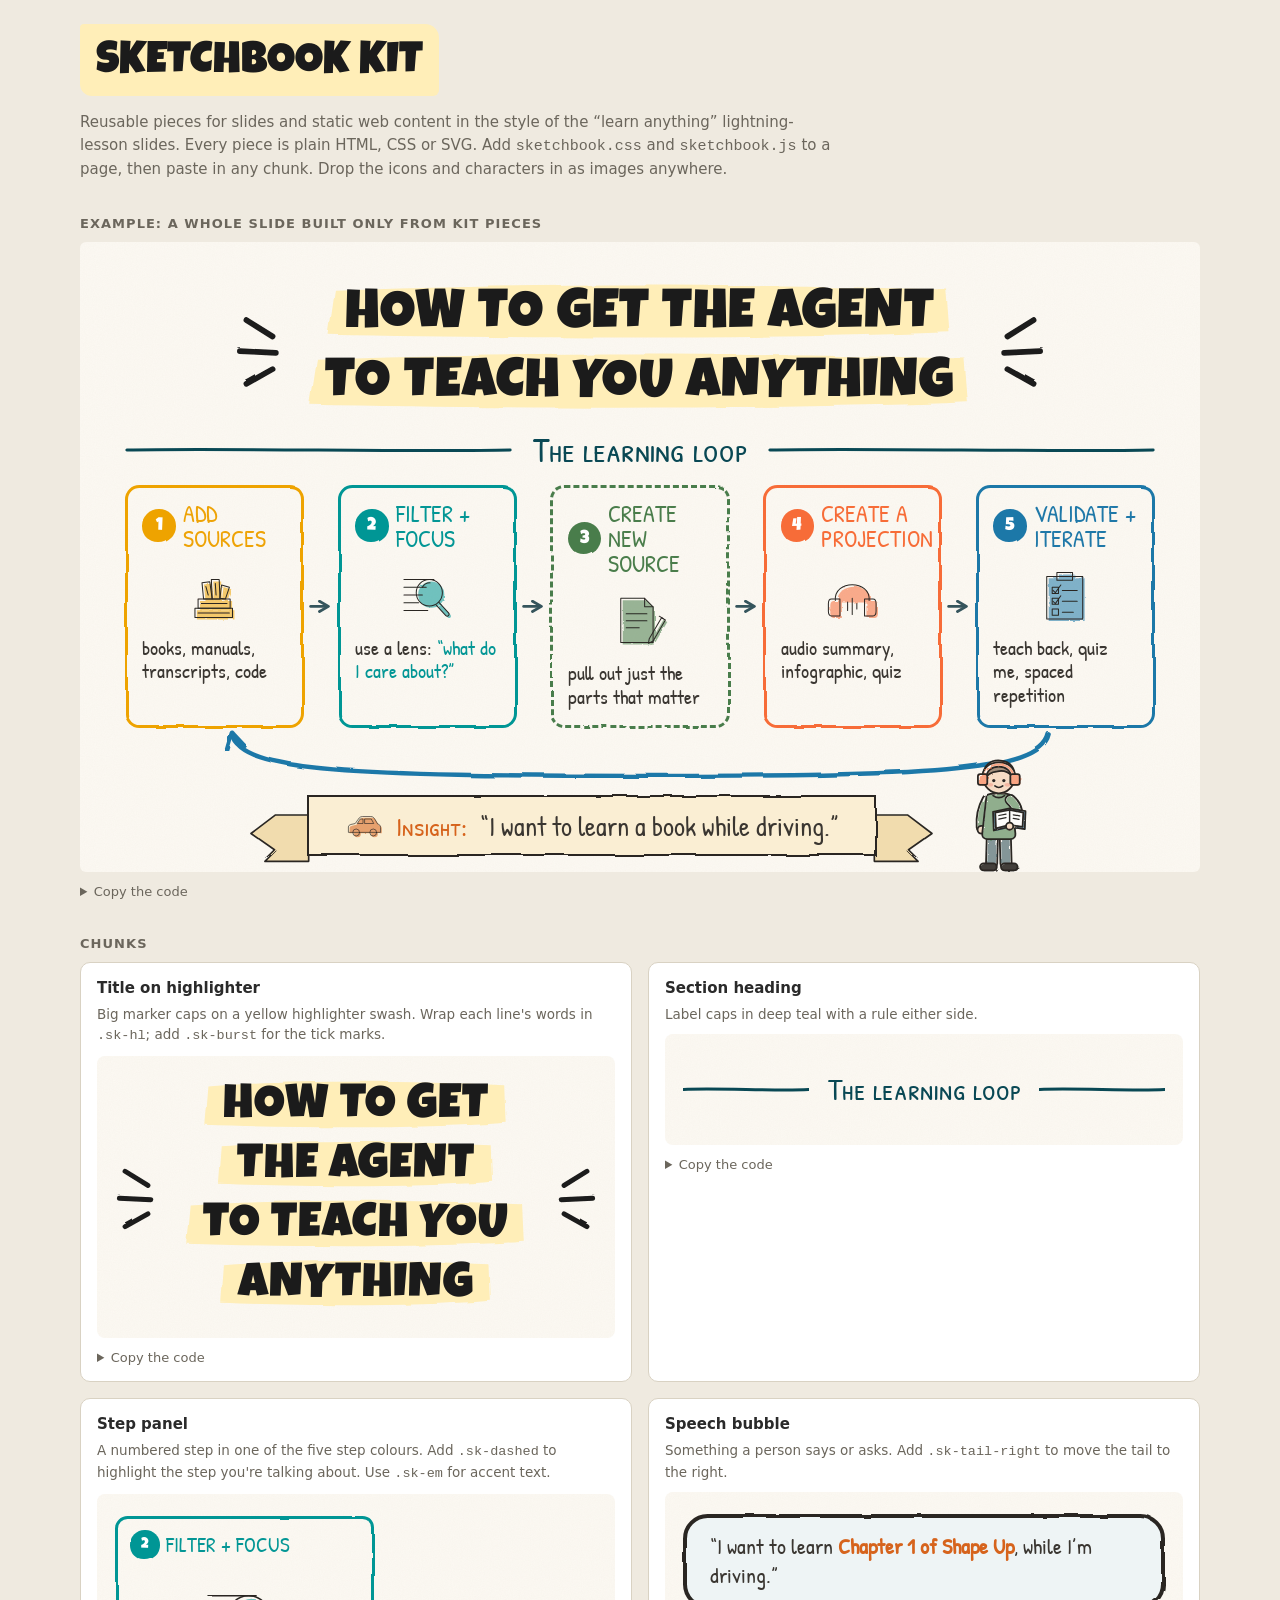
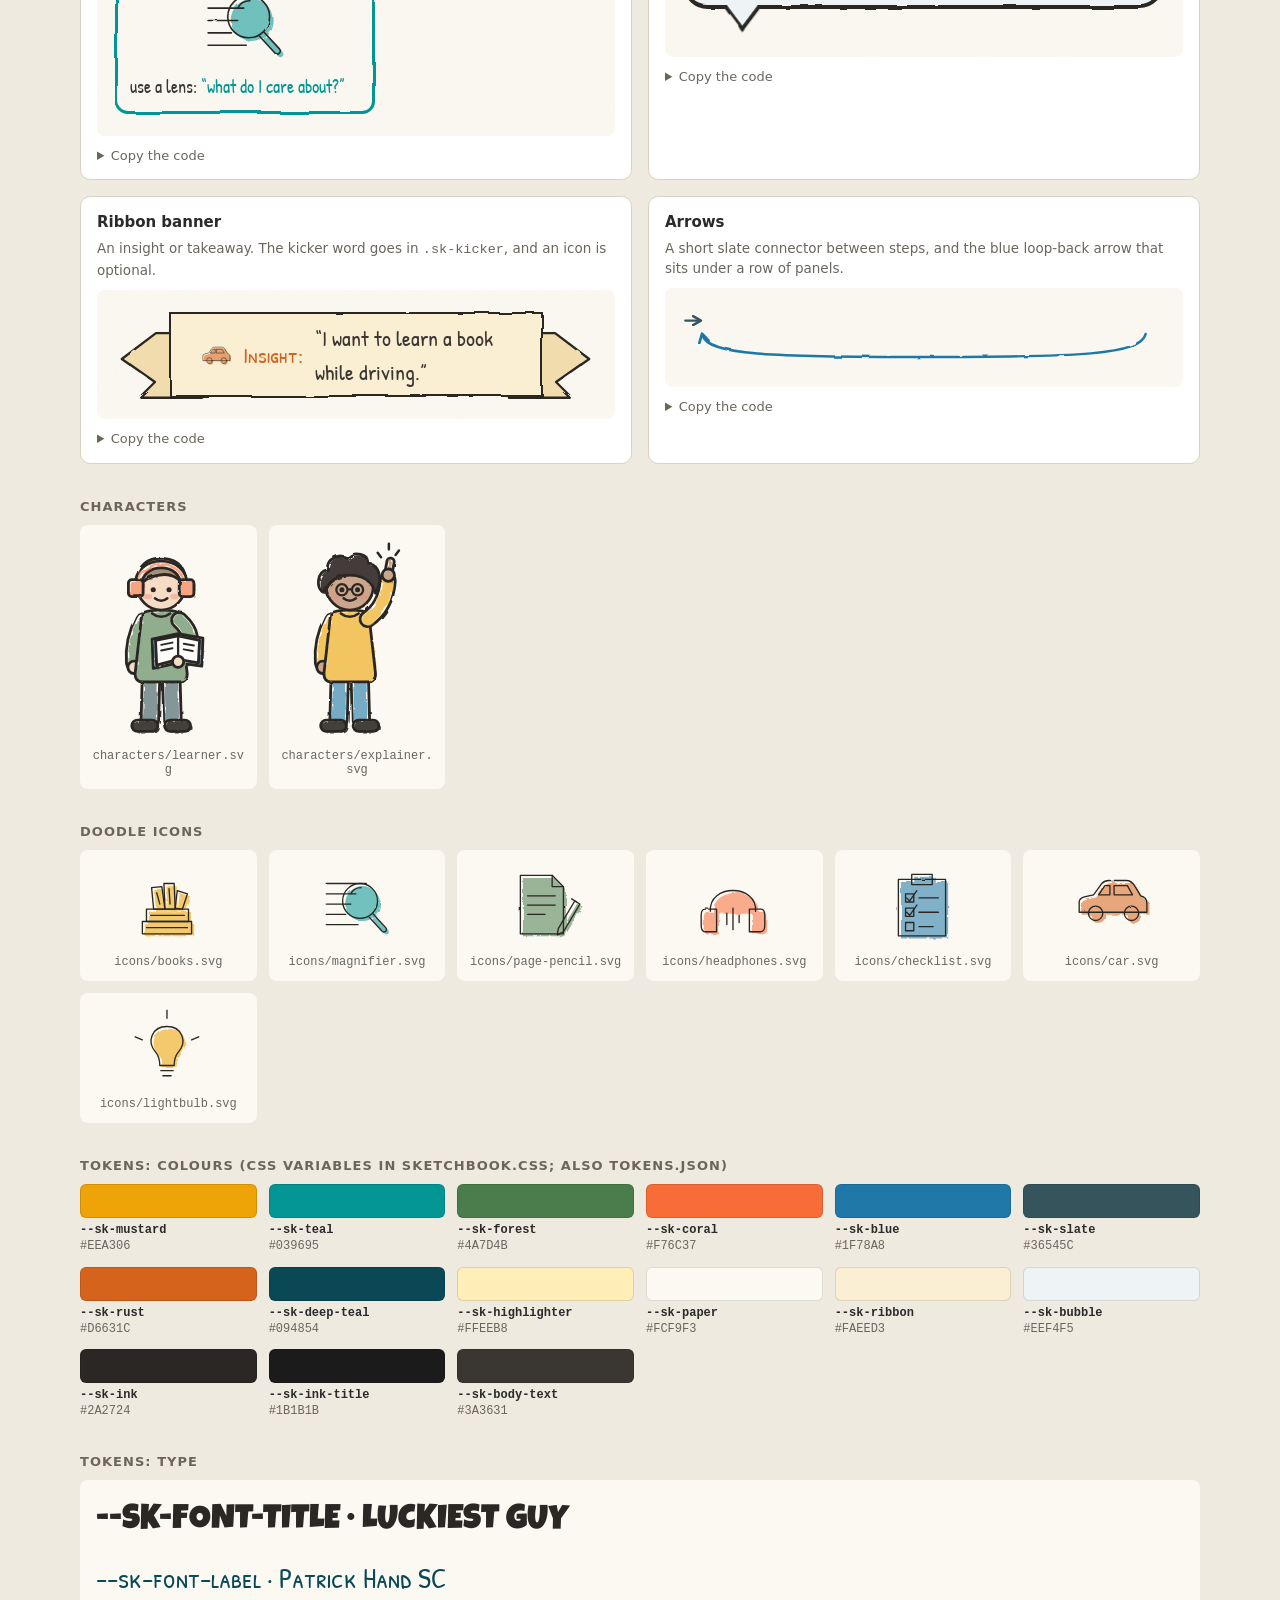
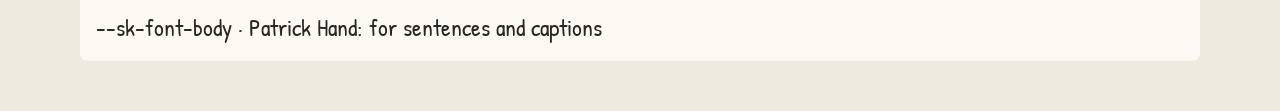
==== kit/index.html @ bfedb476 "Add warm, whimsical, wise brand and Sketchbook kit Brand words, style decisions and palette in READM" ====
<!doctype html>
<html lang="en"><head><meta charset="utf-8"><meta name="viewport" content="width=device-width, initial-scale=1">
<title>Sketchbook Kit</title>
<link rel="stylesheet" href="sketchbook.css">
<script src="sketchbook.js" defer></script>
<style>
  :root { --g-bg:#efeae0; --g-fg:#2a2a2a; --g-muted:#6b665c; --g-card:#fff; --g-line:#d9d2c3; }
  @media (prefers-color-scheme: dark) { :root:not([data-theme="light"]) { --g-bg:#1c1b19; --g-fg:#ece7dc; --g-muted:#a39d90; --g-card:#262521; --g-line:#3a3833; } }
  :root[data-theme="dark"] { --g-bg:#1c1b19; --g-fg:#ece7dc; --g-muted:#a39d90; --g-card:#262521; --g-line:#3a3833; }
  * { box-sizing: border-box; }
  body { margin:0; background:var(--g-bg); color:var(--g-fg); font:15px/1.5 system-ui,sans-serif; padding:24px 16px 60px; }
  .wrap { max-width:1120px; margin:0 auto; }
  header h1 { font-family:var(--sk-font-title); font-weight:400; font-size:44px; margin:0; color:var(--sk-ink-title); display:inline-block;
               background:var(--sk-highlighter); padding:6px 16px 0; border-radius:4px 14px 6px 12px; }
  header p { color:var(--g-muted); max-width:760px; }
  h2.g { font:700 13px/1 system-ui; letter-spacing:.08em; text-transform:uppercase; color:var(--g-muted); margin:36px 0 12px; }
  .chunks { display:grid; grid-template-columns:repeat(2,1fr); gap:16px; }
  @media (max-width:820px) { .chunks { grid-template-columns:1fr; } }
  .chunk { background:var(--g-card); border:1px solid var(--g-line); border-radius:10px; padding:14px 16px; min-width:0; }
  .chunk h3 { margin:0; font-size:15px; } .desc { margin:4px 0 10px; color:var(--g-muted); font-size:13.5px; }
  .demo { padding:22px 18px; border-radius:8px; font-size:14px; overflow:hidden; }
  .demo .sk-panel { max-width:260px; }
  details { margin-top:10px; } summary { cursor:pointer; font-size:13px; color:var(--g-muted); }
  pre { background:#1f1e1c; color:#ece7dc; padding:10px 12px; border-radius:6px; overflow:auto; font-size:12px; white-space:pre-wrap; word-break:break-word; }
  .row { display:grid; grid-template-columns:repeat(auto-fill,minmax(150px,1fr)); gap:12px; }
  figure { margin:0; background:var(--sk-paper); border-radius:8px; padding:12px; text-align:center; }
  figure img { width:80px; height:80px; } figure.char img { width:auto; height:200px; }
  figcaption { font:12px ui-monospace,monospace; color:#6b665c; margin-top:6px; overflow-wrap:anywhere; }
  .sw { font:12px/1.35 ui-monospace,monospace; } .sw i { display:block; height:34px; border-radius:6px; border:1px solid rgba(0,0,0,.12); margin-bottom:4px; }
  .sw b { display:block; font-weight:600; } .sw span { color:var(--g-muted); }
  .fonts { display:grid; gap:10px; background:var(--sk-paper); color:var(--sk-ink); padding:16px; border-radius:8px; }
</style></head>
<body><div class="wrap">
<header><h1>SKETCHBOOK KIT</h1>
<p>Reusable pieces for slides and static web content in the style of the “learn anything” lightning-lesson slides. Every piece is plain HTML, CSS or SVG.
Add <code>sketchbook.css</code> and <code>sketchbook.js</code> to a page, then paste in any chunk. Drop the icons and characters in as images anywhere.</p></header>

<h2 class="g">Example: a whole slide built only from kit pieces</h2>
<div class="sk-slide sk-paper">
  <h1 class="sk-title" style="font-size:2.7em"><span class="sk-burst"><span class="sk-hl">How to get the agent</span><br><span class="sk-hl">to teach you anything</span></span></h1>
  <h2 class="sk-section" style="font-size:1.7em;margin:.4em 0 .5em">The learning loop</h2>
  <div class="sk-row" style="font-size:.78em">
    <div class="sk-panel sk-mustard">
  <div class="sk-step"><span class="sk-num">1</span><span class="sk-label">Add sources</span></div>
  <img src="icons/books.svg" alt="">
  <p>books, manuals, transcripts, code</p>
</div>
    <svg class="sk-arrow" viewBox="0 0 40 20" aria-hidden="true"><line x1="4" y1="10" x2="30" y2="10" stroke="#36545C" stroke-width="4" stroke-linecap="round" marker-end="url(#sk-head)" filter="url(#sk-wobble-line)"/></svg>
    <div class="sk-panel sk-teal">
  <div class="sk-step"><span class="sk-num">2</span><span class="sk-label">Filter + focus</span></div>
  <img src="icons/magnifier.svg" alt="">
  <p>use a lens: <span class="sk-em">“what do I care about?”</span></p>
</div>
    <svg class="sk-arrow" viewBox="0 0 40 20" aria-hidden="true"><line x1="4" y1="10" x2="30" y2="10" stroke="#36545C" stroke-width="4" stroke-linecap="round" marker-end="url(#sk-head)" filter="url(#sk-wobble-line)"/></svg>
    <div class="sk-panel sk-forest sk-dashed">
  <div class="sk-step"><span class="sk-num">3</span><span class="sk-label">Create new source</span></div>
  <img src="icons/page-pencil.svg" alt="">
  <p>pull out just the parts that matter</p>
</div>
    <svg class="sk-arrow" viewBox="0 0 40 20" aria-hidden="true"><line x1="4" y1="10" x2="30" y2="10" stroke="#36545C" stroke-width="4" stroke-linecap="round" marker-end="url(#sk-head)" filter="url(#sk-wobble-line)"/></svg>
    <div class="sk-panel sk-coral">
  <div class="sk-step"><span class="sk-num">4</span><span class="sk-label">Create a projection</span></div>
  <img src="icons/headphones.svg" alt="">
  <p>audio summary, infographic, quiz</p>
</div>
    <svg class="sk-arrow" viewBox="0 0 40 20" aria-hidden="true"><line x1="4" y1="10" x2="30" y2="10" stroke="#36545C" stroke-width="4" stroke-linecap="round" marker-end="url(#sk-head)" filter="url(#sk-wobble-line)"/></svg>
    <div class="sk-panel sk-blue">
  <div class="sk-step"><span class="sk-num">5</span><span class="sk-label">Validate + iterate</span></div>
  <img src="icons/checklist.svg" alt="">
  <p>teach back, quiz me, spaced repetition</p>
</div>
  </div>
  <div style="margin:0 7% 0 7%"><svg class="sk-loop" viewBox="0 0 1000 70" aria-hidden="true"><path d="M960 6 C 950 50, 820 54, 500 54 C 180 54, 50 50, 40 8" fill="none" stroke="#1F78A8" stroke-width="5" stroke-linecap="round" marker-end="url(#sk-head)" filter="url(#sk-wobble-soft)"/></svg></div>
  <div style="display:flex;align-items:center;justify-content:center;gap:1.5em;margin-top:-.6em">
    <div class="sk-ribbon" style="font-size:1.3em"><img src="icons/car.svg" alt=""><span class="sk-kicker">Insight:</span> “I want to learn a book while driving.”</div>
    <img src="characters/learner.svg" alt="" style="height:6.2em;margin-top:-1.5em">
  </div>
</div>
<details><summary>Copy the code</summary><pre><code>&lt;div class=&quot;sk-slide sk-paper&quot;&gt;
  &lt;h1 class=&quot;sk-title&quot; style=&quot;font-size:2.7em&quot;&gt;&lt;span class=&quot;sk-burst&quot;&gt;&lt;span class=&quot;sk-hl&quot;&gt;How to get the agent&lt;/span&gt;&lt;br&gt;&lt;span class=&quot;sk-hl&quot;&gt;to teach you anything&lt;/span&gt;&lt;/span&gt;&lt;/h1&gt;
  &lt;h2 class=&quot;sk-section&quot; style=&quot;font-size:1.7em;margin:.4em 0 .5em&quot;&gt;The learning loop&lt;/h2&gt;
  &lt;div class=&quot;sk-row&quot; style=&quot;font-size:.78em&quot;&gt;
    &lt;div class=&quot;sk-panel sk-mustard&quot;&gt;
  &lt;div class=&quot;sk-step&quot;&gt;&lt;span class=&quot;sk-num&quot;&gt;1&lt;/span&gt;&lt;span class=&quot;sk-label&quot;&gt;Add sources&lt;/span&gt;&lt;/div&gt;
  &lt;img src=&quot;icons/books.svg&quot; alt=&quot;&quot;&gt;
  &lt;p&gt;books, manuals, transcripts, code&lt;/p&gt;
&lt;/div&gt;
    &lt;svg class=&quot;sk-arrow&quot; viewBox=&quot;0 0 40 20&quot; aria-hidden=&quot;true&quot;&gt;&lt;line x1=&quot;4&quot; y1=&quot;10&quot; x2=&quot;30&quot; y2=&quot;10&quot; stroke=&quot;#36545C&quot; stroke-width=&quot;4&quot; stroke-linecap=&quot;round&quot; marker-end=&quot;url(#sk-head)&quot; filter=&quot;url(#sk-wobble-line)&quot;/&gt;&lt;/svg&gt;
    &lt;div class=&quot;sk-panel sk-teal&quot;&gt;
  &lt;div class=&quot;sk-step&quot;&gt;&lt;span class=&quot;sk-num&quot;&gt;2&lt;/span&gt;&lt;span class=&quot;sk-label&quot;&gt;Filter + focus&lt;/span&gt;&lt;/div&gt;
  &lt;img src=&quot;icons/magnifier.svg&quot; alt=&quot;&quot;&gt;
  &lt;p&gt;use a lens: &lt;span class=&quot;sk-em&quot;&gt;“what do I care about?”&lt;/span&gt;&lt;/p&gt;
&lt;/div&gt;
    &lt;svg class=&quot;sk-arrow&quot; viewBox=&quot;0 0 40 20&quot; aria-hidden=&quot;true&quot;&gt;&lt;line x1=&quot;4&quot; y1=&quot;10&quot; x2=&quot;30&quot; y2=&quot;10&quot; stroke=&quot;#36545C&quot; stroke-width=&quot;4&quot; stroke-linecap=&quot;round&quot; marker-end=&quot;url(#sk-head)&quot; filter=&quot;url(#sk-wobble-line)&quot;/&gt;&lt;/svg&gt;
    &lt;div class=&quot;sk-panel sk-forest sk-dashed&quot;&gt;
  &lt;div class=&quot;sk-step&quot;&gt;&lt;span class=&quot;sk-num&quot;&gt;3&lt;/span&gt;&lt;span class=&quot;sk-label&quot;&gt;Create new source&lt;/span&gt;&lt;/div&gt;
  &lt;img src=&quot;icons/page-pencil.svg&quot; alt=&quot;&quot;&gt;
  &lt;p&gt;pull out just the parts that matter&lt;/p&gt;
&lt;/div&gt;
    &lt;svg class=&quot;sk-arrow&quot; viewBox=&quot;0 0 40 20&quot; aria-hidden=&quot;true&quot;&gt;&lt;line x1=&quot;4&quot; y1=&quot;10&quot; x2=&quot;30&quot; y2=&quot;10&quot; stroke=&quot;#36545C&quot; stroke-width=&quot;4&quot; stroke-linecap=&quot;round&quot; marker-end=&quot;url(#sk-head)&quot; filter=&quot;url(#sk-wobble-line)&quot;/&gt;&lt;/svg&gt;
    &lt;div class=&quot;sk-panel sk-coral&quot;&gt;
  &lt;div class=&quot;sk-step&quot;&gt;&lt;span class=&quot;sk-num&quot;&gt;4&lt;/span&gt;&lt;span class=&quot;sk-label&quot;&gt;Create a projection&lt;/span&gt;&lt;/div&gt;
  &lt;img src=&quot;icons/headphones.svg&quot; alt=&quot;&quot;&gt;
  &lt;p&gt;audio summary, infographic, quiz&lt;/p&gt;
&lt;/div&gt;
    &lt;svg class=&quot;sk-arrow&quot; viewBox=&quot;0 0 40 20&quot; aria-hidden=&quot;true&quot;&gt;&lt;line x1=&quot;4&quot; y1=&quot;10&quot; x2=&quot;30&quot; y2=&quot;10&quot; stroke=&quot;#36545C&quot; stroke-width=&quot;4&quot; stroke-linecap=&quot;round&quot; marker-end=&quot;url(#sk-head)&quot; filter=&quot;url(#sk-wobble-line)&quot;/&gt;&lt;/svg&gt;
    &lt;div class=&quot;sk-panel sk-blue&quot;&gt;
  &lt;div class=&quot;sk-step&quot;&gt;&lt;span class=&quot;sk-num&quot;&gt;5&lt;/span&gt;&lt;span class=&quot;sk-label&quot;&gt;Validate + iterate&lt;/span&gt;&lt;/div&gt;
  &lt;img src=&quot;icons/checklist.svg&quot; alt=&quot;&quot;&gt;
  &lt;p&gt;teach back, quiz me, spaced repetition&lt;/p&gt;
&lt;/div&gt;
  &lt;/div&gt;
  &lt;div style=&quot;margin:0 7% 0 7%&quot;&gt;&lt;svg class=&quot;sk-loop&quot; viewBox=&quot;0 0 1000 70&quot; aria-hidden=&quot;true&quot;&gt;&lt;path d=&quot;M960 6 C 950 50, 820 54, 500 54 C 180 54, 50 50, 40 8&quot; fill=&quot;none&quot; stroke=&quot;#1F78A8&quot; stroke-width=&quot;5&quot; stroke-linecap=&quot;round&quot; marker-end=&quot;url(#sk-head)&quot; filter=&quot;url(#sk-wobble-soft)&quot;/&gt;&lt;/svg&gt;&lt;/div&gt;
  &lt;div style=&quot;display:flex;align-items:center;justify-content:center;gap:1.5em;margin-top:-.6em&quot;&gt;
    &lt;div class=&quot;sk-ribbon&quot; style=&quot;font-size:1.3em&quot;&gt;&lt;img src=&quot;icons/car.svg&quot; alt=&quot;&quot;&gt;&lt;span class=&quot;sk-kicker&quot;&gt;Insight:&lt;/span&gt; “I want to learn a book while driving.”&lt;/div&gt;
    &lt;img src=&quot;characters/learner.svg&quot; alt=&quot;&quot; style=&quot;height:6.2em;margin-top:-1.5em&quot;&gt;
  &lt;/div&gt;
&lt;/div&gt;</code></pre></details>

<h2 class="g">Chunks</h2>
<div class="chunks"><section class="chunk"><h3>Title on highlighter</h3><p class="desc">Big marker caps on a yellow highlighter swash. Wrap each line's words in <code>.sk-hl</code>; add <code>.sk-burst</code> for the tick marks.</p><div class="demo sk-paper"><h1 class="sk-title"><span class="sk-burst"><span class="sk-hl">How to get the agent</span><br><span class="sk-hl">to teach you anything</span></span></h1></div><details><summary>Copy the code</summary><pre><code>&lt;h1 class=&quot;sk-title&quot;&gt;&lt;span class=&quot;sk-burst&quot;&gt;&lt;span class=&quot;sk-hl&quot;&gt;How to get the agent&lt;/span&gt;&lt;br&gt;&lt;span class=&quot;sk-hl&quot;&gt;to teach you anything&lt;/span&gt;&lt;/span&gt;&lt;/h1&gt;</code></pre></details></section>
<section class="chunk"><h3>Section heading</h3><p class="desc">Label caps in deep teal with a rule either side.</p><div class="demo sk-paper"><h2 class="sk-section">The learning loop</h2></div><details><summary>Copy the code</summary><pre><code>&lt;h2 class=&quot;sk-section&quot;&gt;The learning loop&lt;/h2&gt;</code></pre></details></section>
<section class="chunk"><h3>Step panel</h3><p class="desc">A numbered step in one of the five step colours. Add <code>.sk-dashed</code> to highlight the step you're talking about. Use <code>.sk-em</code> for accent text.</p><div class="demo sk-paper"><div class="sk-panel sk-teal">
  <div class="sk-step"><span class="sk-num">2</span><span class="sk-label">Filter + focus</span></div>
  <img src="icons/magnifier.svg" alt="">
  <p>use a lens: <span class="sk-em">“what do I care about?”</span></p>
</div></div><details><summary>Copy the code</summary><pre><code>&lt;div class=&quot;sk-panel sk-teal&quot;&gt;
  &lt;div class=&quot;sk-step&quot;&gt;&lt;span class=&quot;sk-num&quot;&gt;2&lt;/span&gt;&lt;span class=&quot;sk-label&quot;&gt;Filter + focus&lt;/span&gt;&lt;/div&gt;
  &lt;img src=&quot;icons/magnifier.svg&quot; alt=&quot;&quot;&gt;
  &lt;p&gt;use a lens: &lt;span class=&quot;sk-em&quot;&gt;“what do I care about?”&lt;/span&gt;&lt;/p&gt;
&lt;/div&gt;</code></pre></details></section>
<section class="chunk"><h3>Speech bubble</h3><p class="desc">Something a person says or asks. Add <code>.sk-tail-right</code> to move the tail to the right.</p><div class="demo sk-paper"><div class="sk-bubble">“I want to learn <span class="sk-em">Chapter 1 of Shape Up</span>, while I’m driving.”</div></div><details><summary>Copy the code</summary><pre><code>&lt;div class=&quot;sk-bubble&quot;&gt;“I want to learn &lt;span class=&quot;sk-em&quot;&gt;Chapter 1 of Shape Up&lt;/span&gt;, while I’m driving.”&lt;/div&gt;</code></pre></details></section>
<section class="chunk"><h3>Ribbon banner</h3><p class="desc">An insight or takeaway. The kicker word goes in <code>.sk-kicker</code>, and an icon is optional.</p><div class="demo sk-paper"><div class="sk-ribbon"><img src="icons/car.svg" alt=""><span class="sk-kicker">Insight:</span> “I want to learn a book while driving.”</div></div><details><summary>Copy the code</summary><pre><code>&lt;div class=&quot;sk-ribbon&quot;&gt;&lt;img src=&quot;icons/car.svg&quot; alt=&quot;&quot;&gt;&lt;span class=&quot;sk-kicker&quot;&gt;Insight:&lt;/span&gt; “I want to learn a book while driving.”&lt;/div&gt;</code></pre></details></section>
<section class="chunk"><h3>Arrows</h3><p class="desc">A short slate connector between steps, and the blue loop-back arrow that sits under a row of panels.</p><div class="demo sk-paper"><svg class="sk-arrow" viewBox="0 0 40 20" aria-hidden="true"><line x1="4" y1="10" x2="30" y2="10" stroke="#36545C" stroke-width="4" stroke-linecap="round" marker-end="url(#sk-head)" filter="url(#sk-wobble-line)"/></svg>
<svg class="sk-loop" viewBox="0 0 1000 70" aria-hidden="true"><path d="M960 6 C 950 50, 820 54, 500 54 C 180 54, 50 50, 40 8" fill="none" stroke="#1F78A8" stroke-width="5" stroke-linecap="round" marker-end="url(#sk-head)" filter="url(#sk-wobble-soft)"/></svg></div><details><summary>Copy the code</summary><pre><code>&lt;svg class=&quot;sk-arrow&quot; viewBox=&quot;0 0 40 20&quot; aria-hidden=&quot;true&quot;&gt;&lt;line x1=&quot;4&quot; y1=&quot;10&quot; x2=&quot;30&quot; y2=&quot;10&quot; stroke=&quot;#36545C&quot; stroke-width=&quot;4&quot; stroke-linecap=&quot;round&quot; marker-end=&quot;url(#sk-head)&quot; filter=&quot;url(#sk-wobble-line)&quot;/&gt;&lt;/svg&gt;
&lt;svg class=&quot;sk-loop&quot; viewBox=&quot;0 0 1000 70&quot; aria-hidden=&quot;true&quot;&gt;&lt;path d=&quot;M960 6 C 950 50, 820 54, 500 54 C 180 54, 50 50, 40 8&quot; fill=&quot;none&quot; stroke=&quot;#1F78A8&quot; stroke-width=&quot;5&quot; stroke-linecap=&quot;round&quot; marker-end=&quot;url(#sk-head)&quot; filter=&quot;url(#sk-wobble-soft)&quot;/&gt;&lt;/svg&gt;</code></pre></details></section></div>

<h2 class="g">Characters</h2>
<div class="row"><figure class="char"><img src="characters/learner.svg" alt=""><figcaption>characters/learner.svg</figcaption></figure>
<figure class="char"><img src="characters/explainer.svg" alt=""><figcaption>characters/explainer.svg</figcaption></figure></div>

<h2 class="g">Doodle icons</h2>
<div class="row"><figure><img src="icons/books.svg" alt=""><figcaption>icons/books.svg</figcaption></figure>
<figure><img src="icons/magnifier.svg" alt=""><figcaption>icons/magnifier.svg</figcaption></figure>
<figure><img src="icons/page-pencil.svg" alt=""><figcaption>icons/page-pencil.svg</figcaption></figure>
<figure><img src="icons/headphones.svg" alt=""><figcaption>icons/headphones.svg</figcaption></figure>
<figure><img src="icons/checklist.svg" alt=""><figcaption>icons/checklist.svg</figcaption></figure>
<figure><img src="icons/car.svg" alt=""><figcaption>icons/car.svg</figcaption></figure>
<figure><img src="icons/lightbulb.svg" alt=""><figcaption>icons/lightbulb.svg</figcaption></figure></div>

<h2 class="g">Tokens: colours (CSS variables in sketchbook.css; also tokens.json)</h2>
<div class="row"><div class="sw"><i style="background:#EEA306"></i><b>--sk-mustard</b><span>#EEA306</span></div><div class="sw"><i style="background:#039695"></i><b>--sk-teal</b><span>#039695</span></div><div class="sw"><i style="background:#4A7D4B"></i><b>--sk-forest</b><span>#4A7D4B</span></div><div class="sw"><i style="background:#F76C37"></i><b>--sk-coral</b><span>#F76C37</span></div><div class="sw"><i style="background:#1F78A8"></i><b>--sk-blue</b><span>#1F78A8</span></div><div class="sw"><i style="background:#36545C"></i><b>--sk-slate</b><span>#36545C</span></div><div class="sw"><i style="background:#D6631C"></i><b>--sk-rust</b><span>#D6631C</span></div><div class="sw"><i style="background:#094854"></i><b>--sk-deep-teal</b><span>#094854</span></div><div class="sw"><i style="background:#FFEEB8"></i><b>--sk-highlighter</b><span>#FFEEB8</span></div><div class="sw"><i style="background:#FCF9F3"></i><b>--sk-paper</b><span>#FCF9F3</span></div><div class="sw"><i style="background:#FAEED3"></i><b>--sk-ribbon</b><span>#FAEED3</span></div><div class="sw"><i style="background:#EEF4F5"></i><b>--sk-bubble</b><span>#EEF4F5</span></div><div class="sw"><i style="background:#2A2724"></i><b>--sk-ink</b><span>#2A2724</span></div><div class="sw"><i style="background:#1B1B1B"></i><b>--sk-ink-title</b><span>#1B1B1B</span></div><div class="sw"><i style="background:#3A3631"></i><b>--sk-body-text</b><span>#3A3631</span></div></div>

<h2 class="g">Tokens: type</h2>
<div class="fonts">
  <div style="font-family:var(--sk-font-title);font-size:34px">--SK-FONT-TITLE · LUCKIEST GUY</div>
  <div style="font-family:var(--sk-font-label);font-size:28px;color:var(--sk-deep-teal)">--sk-font-label · Patrick Hand SC</div>
  <div style="font-family:var(--sk-font-body);font-size:24px">--sk-font-body · Patrick Hand: for sentences and captions</div>
</div>
</div></body></html>
---- kit/sketchbook.css ----
/* Sketchbook kit: tokens + reusable chunks. Spec: README.md. Also include sketchbook.js (wobble filters). */
@import url("https://fonts.googleapis.com/css2?family=Luckiest+Guy&family=Patrick+Hand&family=Patrick+Hand+SC&display=swap");

:root {
  --sk-mustard: #EEA306;
  --sk-teal: #039695;
  --sk-forest: #4A7D4B;
  --sk-coral: #F76C37;
  --sk-blue: #1F78A8;
  --sk-slate: #36545C;
  --sk-rust: #D6631C;
  --sk-deep-teal: #094854;
  --sk-highlighter: #FFEEB8;
  --sk-paper: #FCF9F3;
  --sk-ribbon: #FAEED3;
  --sk-bubble: #EEF4F5;
  --sk-ink: #2A2724;
  --sk-ink-title: #1B1B1B;
  --sk-body-text: #3A3631;
  --sk-font-title: 'Luckiest Guy', 'Patrick Hand SC', cursive;
  --sk-font-label: 'Patrick Hand SC', 'Patrick Hand', cursive;
  --sk-font-body: 'Patrick Hand', 'Comic Sans MS', cursive;
  --sk-line-thin: 3px;
  --sk-line-chunky: 5px;
  --sk-accent: var(--sk-teal);
}

/* ---------- colour modifiers: add to any chunk that uses an accent ---------- */
.sk-mustard { --sk-accent: var(--sk-mustard); }
.sk-teal    { --sk-accent: var(--sk-teal); }
.sk-forest  { --sk-accent: var(--sk-forest); }
.sk-coral   { --sk-accent: var(--sk-coral); }
.sk-blue    { --sk-accent: var(--sk-blue); }
.sk-rust    { --sk-accent: var(--sk-rust); }
.sk-deep-teal { --sk-accent: var(--sk-deep-teal); }

/* ---------- paper: a 16:9 slide, or any paper-backed block ---------- */
.sk-paper {
  background: url("data:image/svg+xml,%3Csvg%20xmlns%3D%22http%3A%2F%2Fwww.w3.org%2F2000%2Fsvg%22%20width%3D%22300%22%20height%3D%22300%22%3E%3Cfilter%20id%3D%22g%22%3E%3CfeTurbulence%20type%3D%22fractalNoise%22%20baseFrequency%3D%220.9%22%20numOctaves%3D%222%22%20seed%3D%222%22%2F%3E%3CfeColorMatrix%20values%3D%220%200%200%200%200.45%20%200%200%200%200%200.38%20%200%200%200%200%200.28%20%200%200%200%200.05%200%22%2F%3E%3C%2Ffilter%3E%3Crect%20width%3D%22300%22%20height%3D%22300%22%20filter%3D%22url%28%23g%29%22%2F%3E%3C%2Fsvg%3E"), var(--sk-paper);
  color: var(--sk-ink);
  font-family: var(--sk-font-body);
}
.sk-slide {
  aspect-ratio: 16 / 9; width: 100%; box-sizing: border-box; overflow: hidden;
  container-type: inline-size; padding: 3cqw 3.5cqw;
  font-size: 1.6cqw;               /* everything inside scales with the slide width */
  border-radius: 6px;
}

/* ---------- title on a highlighter swash, optional burst ticks ---------- */
.sk-title {
  font-family: var(--sk-font-title); font-weight: 400; color: var(--sk-ink-title);
  text-transform: uppercase; letter-spacing: .02em; line-height: 1.25;
  font-size: 3.4em; margin: 0; text-align: center;
}
.sk-title .sk-hl {
  background: url("data:image/svg+xml,%3Csvg%20xmlns%3D%22http%3A%2F%2Fwww.w3.org%2F2000%2Fsvg%22%20viewBox%3D%220%200%20400%20100%22%20preserveAspectRatio%3D%22none%22%3E%3Cdefs%3E%3Cfilter%20id%3D%22f%22%20filterUnits%3D%22userSpaceOnUse%22%20x%3D%22-20%22%20y%3D%22-20%22%20width%3D%22440%22%20height%3D%22140%22%3E%3CfeTurbulence%20type%3D%22fractalNoise%22%20baseFrequency%3D%220.02%22%20numOctaves%3D%222%22%20seed%3D%223%22%2F%3E%3CfeDisplacementMap%20in%3D%22SourceGraphic%22%20scale%3D%227%22%2F%3E%3C%2Ffilter%3E%3C%2Fdefs%3E%3Cpath%20filter%3D%22url%28%23f%29%22%20fill%3D%22%23FFEEB8%22%20d%3D%22M10%2016%20C%20120%204%2C%20280%206%2C%20392%2014%20L%20394%2084%20C%20280%2096%2C%20120%2094%2C%206%2088%20Z%22%2F%3E%3C%2Fsvg%3E") center / 100% 100% no-repeat;
  -webkit-box-decoration-break: clone; box-decoration-break: clone;
  padding: .12em .45em 0;
}
.sk-burst { position: relative; display: inline-block; padding: 0 1.2em; }
.sk-burst::before, .sk-burst::after {
  content: ""; position: absolute; top: 50%; width: .9em; height: 1.5em; transform: translateY(-50%);
  background: center / contain no-repeat;
}
.sk-burst::before { left: 0; background-image: url("data:image/svg+xml,%3Csvg%20xmlns%3D%22http%3A%2F%2Fwww.w3.org%2F2000%2Fsvg%22%20viewBox%3D%220%200%2060%20100%22%3E%3Cdefs%3E%3Cfilter%20id%3D%22f%22%20filterUnits%3D%22userSpaceOnUse%22%20x%3D%22-10%22%20y%3D%22-10%22%20width%3D%2280%22%20height%3D%22120%22%3E%3CfeTurbulence%20type%3D%22fractalNoise%22%20baseFrequency%3D%220.035%22%20numOctaves%3D%222%22%20seed%3D%223%22%2F%3E%3CfeDisplacementMap%20in%3D%22SourceGraphic%22%20scale%3D%223.5%22%2F%3E%3C%2Ffilter%3E%3C%2Fdefs%3E%3Cg%20filter%3D%22url%28%23f%29%22%20stroke%3D%22%231B1B1B%22%20stroke-width%3D%227%22%20stroke-linecap%3D%22round%22%3E%3Cline%20x1%3D%2214%22%20y1%3D%2214%22%20x2%3D%2246%22%20y2%3D%2234%22%2F%3E%3Cline%20x1%3D%226%22%20y1%3D%2252%22%20x2%3D%2250%22%20y2%3D%2254%22%2F%3E%3Cline%20x1%3D%2214%22%20y1%3D%2292%22%20x2%3D%2246%22%20y2%3D%2274%22%2F%3E%3C%2Fg%3E%3C%2Fsvg%3E"); }
.sk-burst::after  { right: 0; background-image: url("data:image/svg+xml,%3Csvg%20xmlns%3D%22http%3A%2F%2Fwww.w3.org%2F2000%2Fsvg%22%20viewBox%3D%220%200%2060%20100%22%3E%3Cdefs%3E%3Cfilter%20id%3D%22f%22%20filterUnits%3D%22userSpaceOnUse%22%20x%3D%22-10%22%20y%3D%22-10%22%20width%3D%2280%22%20height%3D%22120%22%3E%3CfeTurbulence%20type%3D%22fractalNoise%22%20baseFrequency%3D%220.035%22%20numOctaves%3D%222%22%20seed%3D%223%22%2F%3E%3CfeDisplacementMap%20in%3D%22SourceGraphic%22%20scale%3D%223.5%22%2F%3E%3C%2Ffilter%3E%3C%2Fdefs%3E%3Cg%20transform%3D%22translate%2860%200%29%20scale%28-1%201%29%22%3E%3Cg%20filter%3D%22url%28%23f%29%22%20stroke%3D%22%231B1B1B%22%20stroke-width%3D%227%22%20stroke-linecap%3D%22round%22%3E%3Cline%20x1%3D%2214%22%20y1%3D%2214%22%20x2%3D%2246%22%20y2%3D%2234%22%2F%3E%3Cline%20x1%3D%226%22%20y1%3D%2252%22%20x2%3D%2250%22%20y2%3D%2254%22%2F%3E%3Cline%20x1%3D%2214%22%20y1%3D%2292%22%20x2%3D%2246%22%20y2%3D%2274%22%2F%3E%3C%2Fg%3E%3C%2Fg%3E%3C%2Fsvg%3E"); }

/* ---------- section heading with a rule either side ---------- */
.sk-section {
  display: flex; align-items: center; gap: .6em; margin: .6em 0;
  font-family: var(--sk-font-label); font-weight: 400; font-size: 2.2em; color: var(--sk-deep-teal); line-height: 1;
}
.sk-section::before, .sk-section::after {
  content: ""; flex: 1; height: .3em; background: url("data:image/svg+xml,%3Csvg%20xmlns%3D%22http%3A%2F%2Fwww.w3.org%2F2000%2Fsvg%22%20viewBox%3D%220%200%20400%2010%22%20preserveAspectRatio%3D%22none%22%3E%3Cpath%20d%3D%22M2%205%20C%20100%203%2C%20300%207%2C%20398%205%22%20stroke%3D%22%23094854%22%20stroke-width%3D%223%22%20fill%3D%22none%22%20stroke-linecap%3D%22round%22%20vector-effect%3D%22non-scaling-stroke%22%2F%3E%3C%2Fsvg%3E") center / 100% 100% no-repeat;
}

/* ---------- numbered step badge + label ---------- */
.sk-step { display: flex; align-items: center; gap: .45em; }
.sk-num {
  position: relative; isolation: isolate; flex: none; display: inline-grid; place-items: center;
  width: 1.9em; height: 1.9em; font-family: var(--sk-font-title); color: #fff; font-size: 1.1em; line-height: 1; padding-top: .12em; box-sizing: border-box;
}
.sk-num::before { content: ""; position: absolute; inset: 0; z-index: -1; border-radius: 50%; background: var(--sk-accent); filter: url(#sk-wobble); }
.sk-label { font-family: var(--sk-font-label); color: var(--sk-accent); font-size: 1.5em; line-height: 1.05; text-transform: uppercase; }

/* ---------- panel: wobbly outline in the accent colour ---------- */
.sk-panel {
  position: relative; isolation: isolate; padding: 1em 1.1em 1.2em;
  display: flex; flex-direction: column; gap: .8em;
}
.sk-panel::before {
  content: ""; position: absolute; inset: 0; z-index: -1; border-radius: .9em;
  border: var(--sk-line-thin) solid var(--sk-accent); filter: url(#sk-wobble-soft);
}
.sk-panel.sk-dashed::before { border-style: dashed; }
.sk-panel > img, .sk-panel > .sk-icon { width: 42%; align-self: center; }
.sk-panel p { margin: 0; font-size: 1.25em; line-height: 1.2; color: var(--sk-body-text); }
.sk-panel .sk-em { color: var(--sk-accent); }

/* ---------- speech bubble ---------- */
.sk-bubble {
  position: relative; isolation: isolate; padding: .8em 1.2em; margin-bottom: 1.2em;
  font-family: var(--sk-font-body); font-size: 1.6em; line-height: 1.3; color: var(--sk-body-text);
}
.sk-bubble::before, .sk-bubble::after { content: ""; position: absolute; z-index: -1; background: var(--sk-bubble); filter: url(#sk-wobble); }
.sk-bubble::before { inset: 0; border: 4px solid var(--sk-ink); border-radius: 1.1em; }
.sk-bubble::after {
  width: 1.1em; height: 1.1em; left: 2em; bottom: -.62em;
  border-right: 4px solid var(--sk-ink); border-bottom: 4px solid var(--sk-ink); transform: rotate(45deg) skew(8deg, 8deg);
}
.sk-bubble.sk-tail-right::after { left: auto; right: 2em; }
.sk-bubble .sk-em { color: var(--sk-rust); font-weight: 700; }

/* ---------- ribbon banner ---------- */
.sk-ribbon {
  position: relative; isolation: isolate; display: inline-flex; align-items: center; gap: .5em;
  padding: .45em 1.4em .35em; margin: 0 2.4em;
  font-family: var(--sk-font-body); font-size: 1.6em; color: var(--sk-body-text);
}
.sk-ribbon::before {
  content: ""; position: absolute; inset: 0; z-index: -1;
  background: var(--sk-ribbon); border: 2.5px solid var(--sk-ink); filter: url(#sk-wobble-soft);
}
.sk-ribbon::after {
  content: ""; position: absolute; inset: .45em -2.2em -.45em; z-index: -2;
  background: url("data:image/svg+xml,%3Csvg%20xmlns%3D%22http%3A%2F%2Fwww.w3.org%2F2000%2Fsvg%22%20viewBox%3D%220%200%2092%2092%22%3E%3Cdefs%3E%3Cfilter%20id%3D%22f%22%20filterUnits%3D%22userSpaceOnUse%22%20x%3D%22-10%22%20y%3D%22-10%22%20width%3D%22112%22%20height%3D%22112%22%3E%3CfeTurbulence%20type%3D%22fractalNoise%22%20baseFrequency%3D%220.02%22%20numOctaves%3D%222%22%20seed%3D%223%22%2F%3E%3CfeDisplacementMap%20in%3D%22SourceGraphic%22%20scale%3D%226%22%2F%3E%3C%2Ffilter%3E%3C%2Fdefs%3E%3Cpath%20filter%3D%22url%28%23f%29%22%20d%3D%22M40%2012%20L%203%2040%20L%2040%2066%20L%2024%2082%20L%2090%2082%20L%2090%2012%20Z%22%20fill%3D%22%23F1DCAE%22%20stroke%3D%22%232A2724%22%20stroke-width%3D%222.5%22%20stroke-linejoin%3D%22round%22%2F%3E%3C%2Fsvg%3E") left center / auto 100% no-repeat, url("data:image/svg+xml,%3Csvg%20xmlns%3D%22http%3A%2F%2Fwww.w3.org%2F2000%2Fsvg%22%20viewBox%3D%220%200%2092%2092%22%3E%3Cdefs%3E%3Cfilter%20id%3D%22f%22%20filterUnits%3D%22userSpaceOnUse%22%20x%3D%22-10%22%20y%3D%22-10%22%20width%3D%22112%22%20height%3D%22112%22%3E%3CfeTurbulence%20type%3D%22fractalNoise%22%20baseFrequency%3D%220.02%22%20numOctaves%3D%222%22%20seed%3D%223%22%2F%3E%3CfeDisplacementMap%20in%3D%22SourceGraphic%22%20scale%3D%226%22%2F%3E%3C%2Ffilter%3E%3C%2Fdefs%3E%3Cg%20transform%3D%22translate%2892%200%29%20scale%28-1%201%29%22%3E%3Cpath%20filter%3D%22url%28%23f%29%22%20d%3D%22M40%2012%20L%203%2040%20L%2040%2066%20L%2024%2082%20L%2090%2082%20L%2090%2012%20Z%22%20fill%3D%22%23F1DCAE%22%20stroke%3D%22%232A2724%22%20stroke-width%3D%222.5%22%20stroke-linejoin%3D%22round%22%2F%3E%3C%2Fg%3E%3C%2Fsvg%3E") right center / auto 100% no-repeat;
}
.sk-ribbon .sk-kicker { font-family: var(--sk-font-label); color: var(--sk-rust); }
.sk-ribbon img { height: 1.4em; }

/* ---------- step row: equal-width panels with arrows between ---------- */
.sk-row { display: flex; align-items: stretch; gap: .25em; }
.sk-row > .sk-panel { flex: 1 1 0; min-width: 0; }

/* ---------- small helpers ---------- */
.sk-arrow { width: 1.6em; flex: none; align-self: center; }
.sk-loop { display: block; width: 100%; height: auto; }
.sk-icon { display: block; }
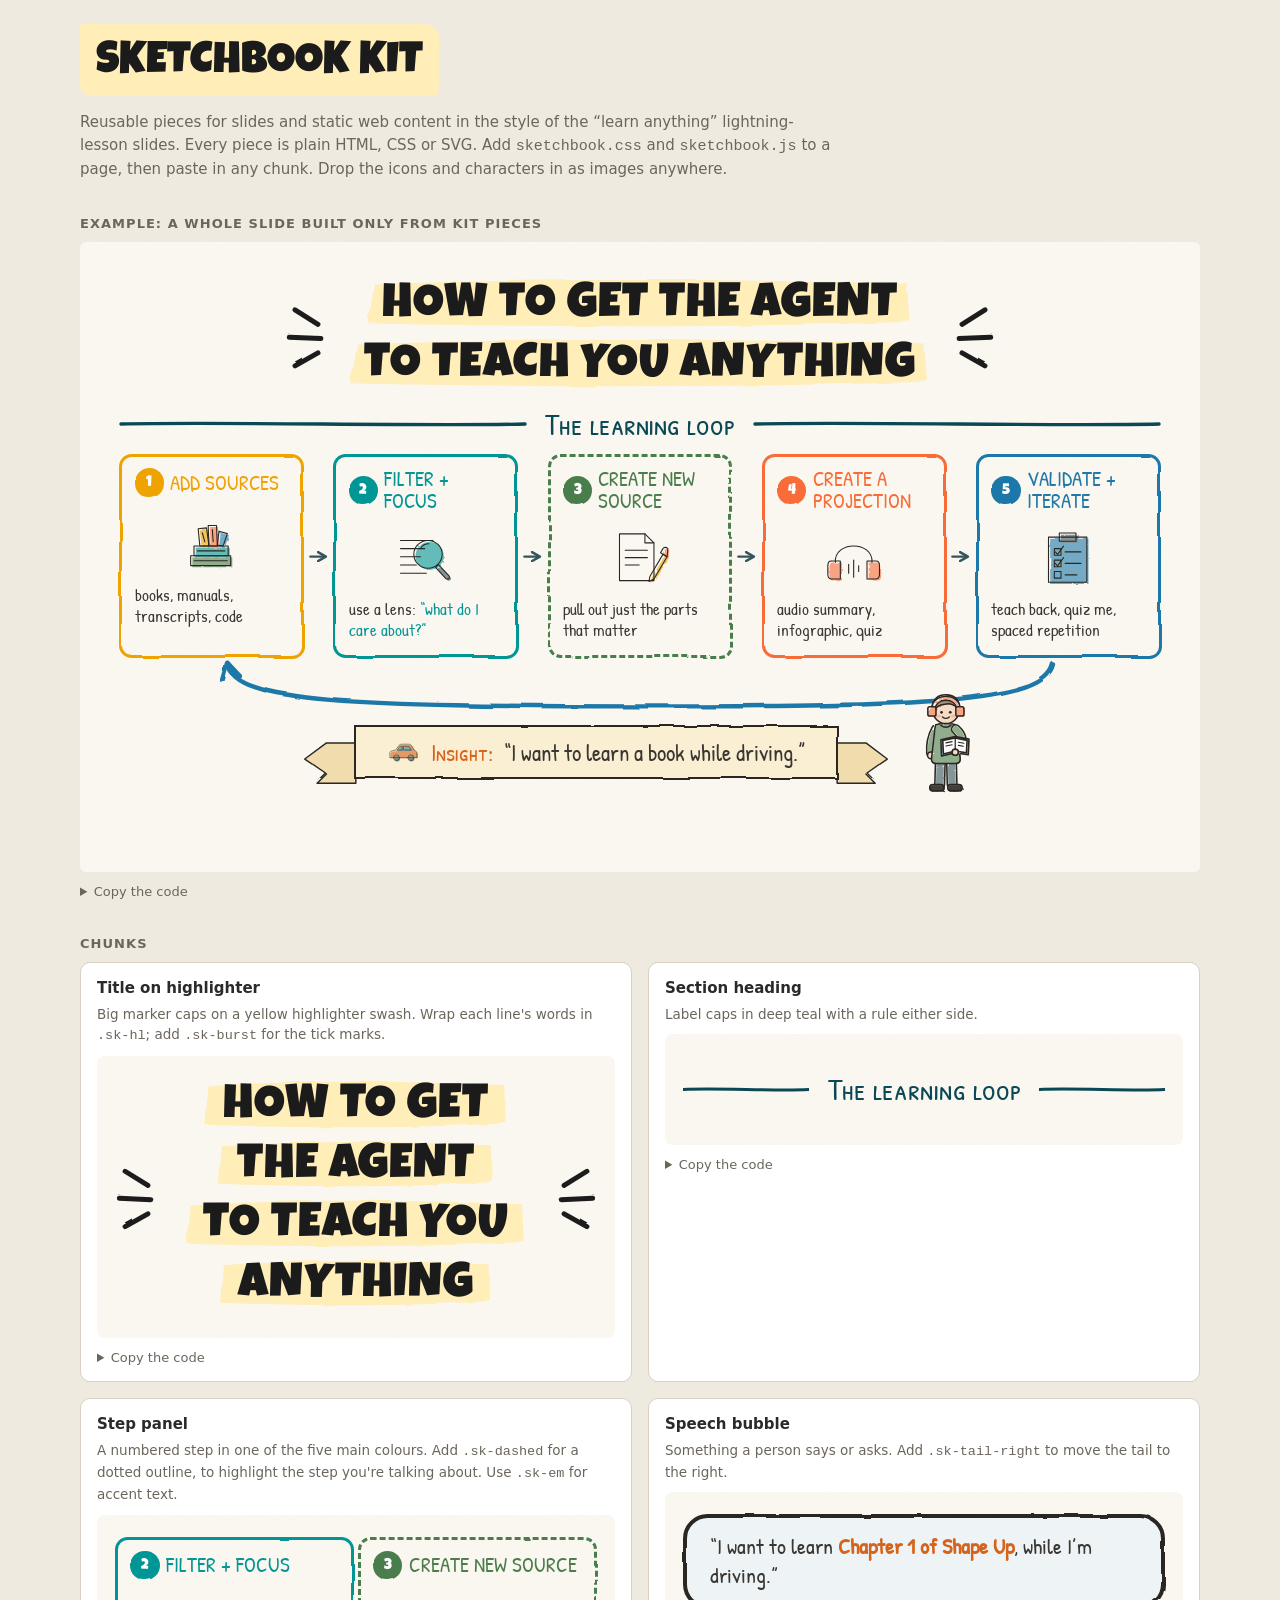
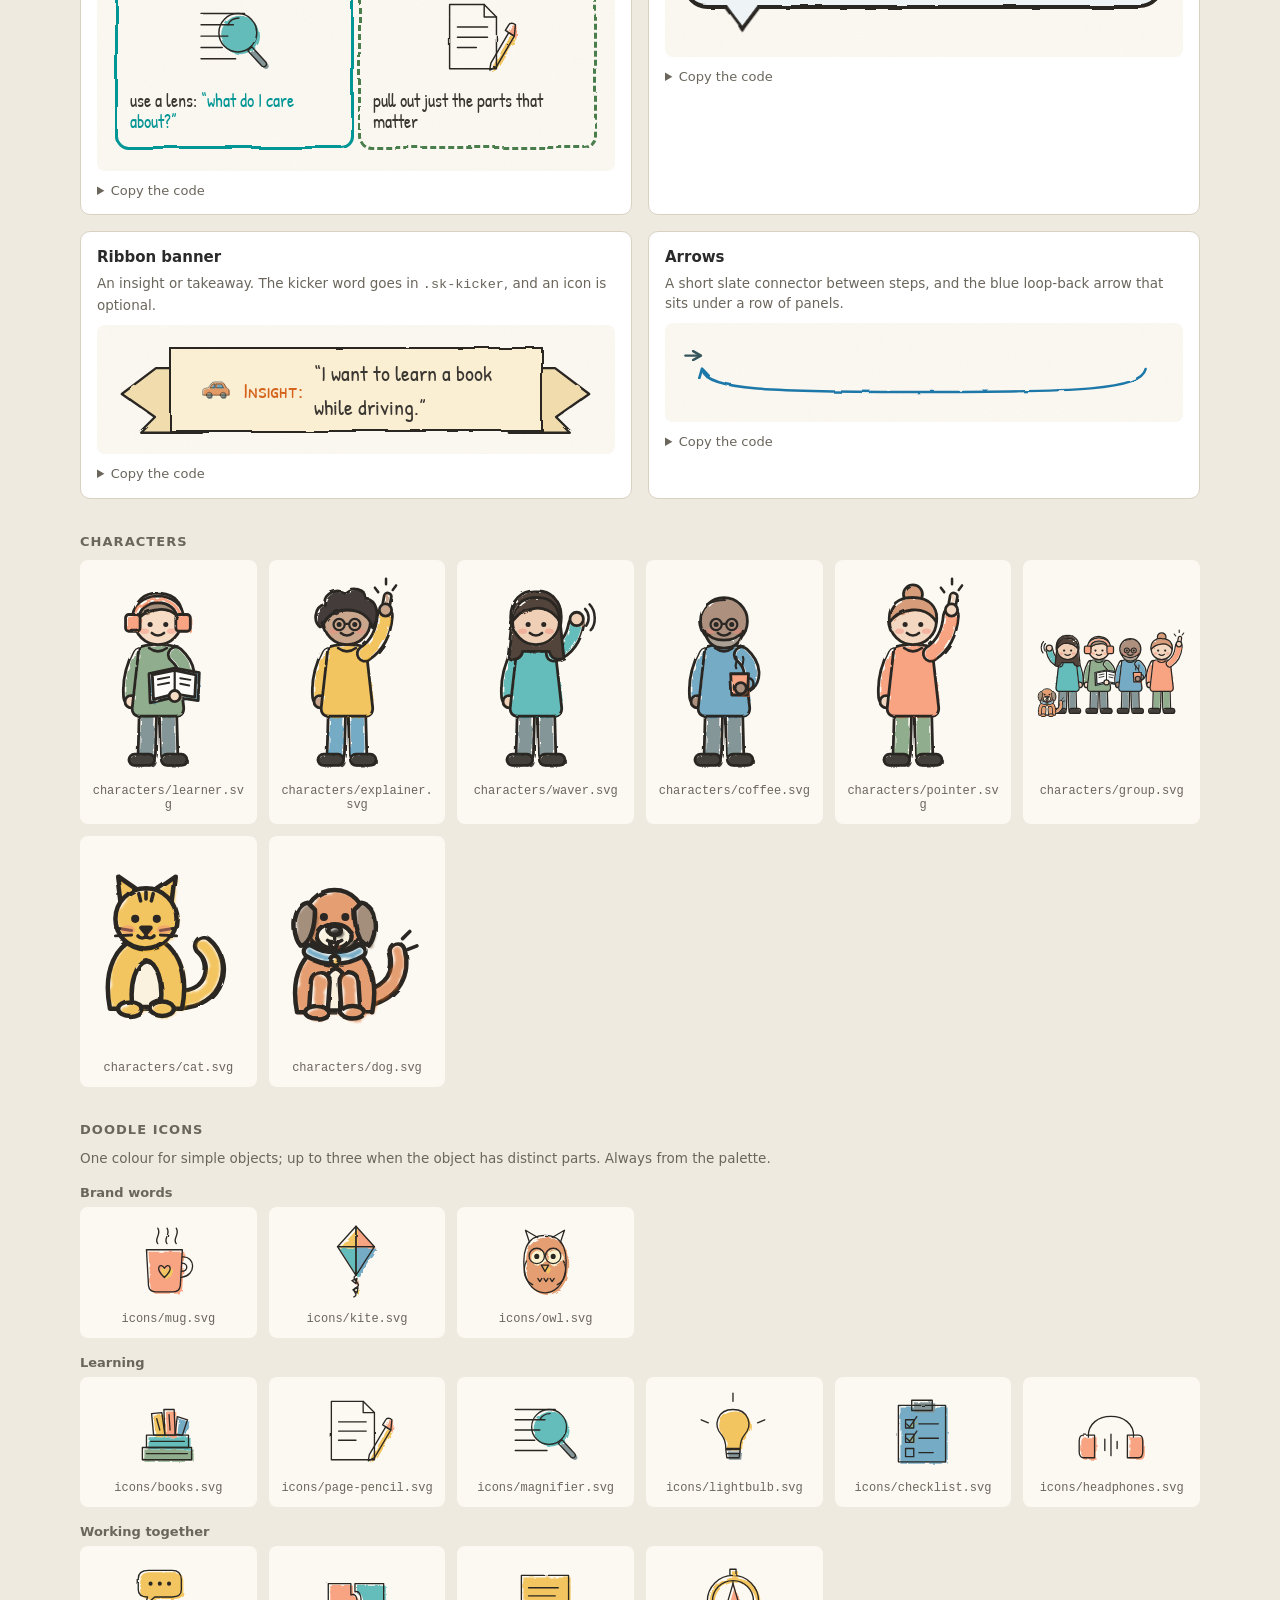
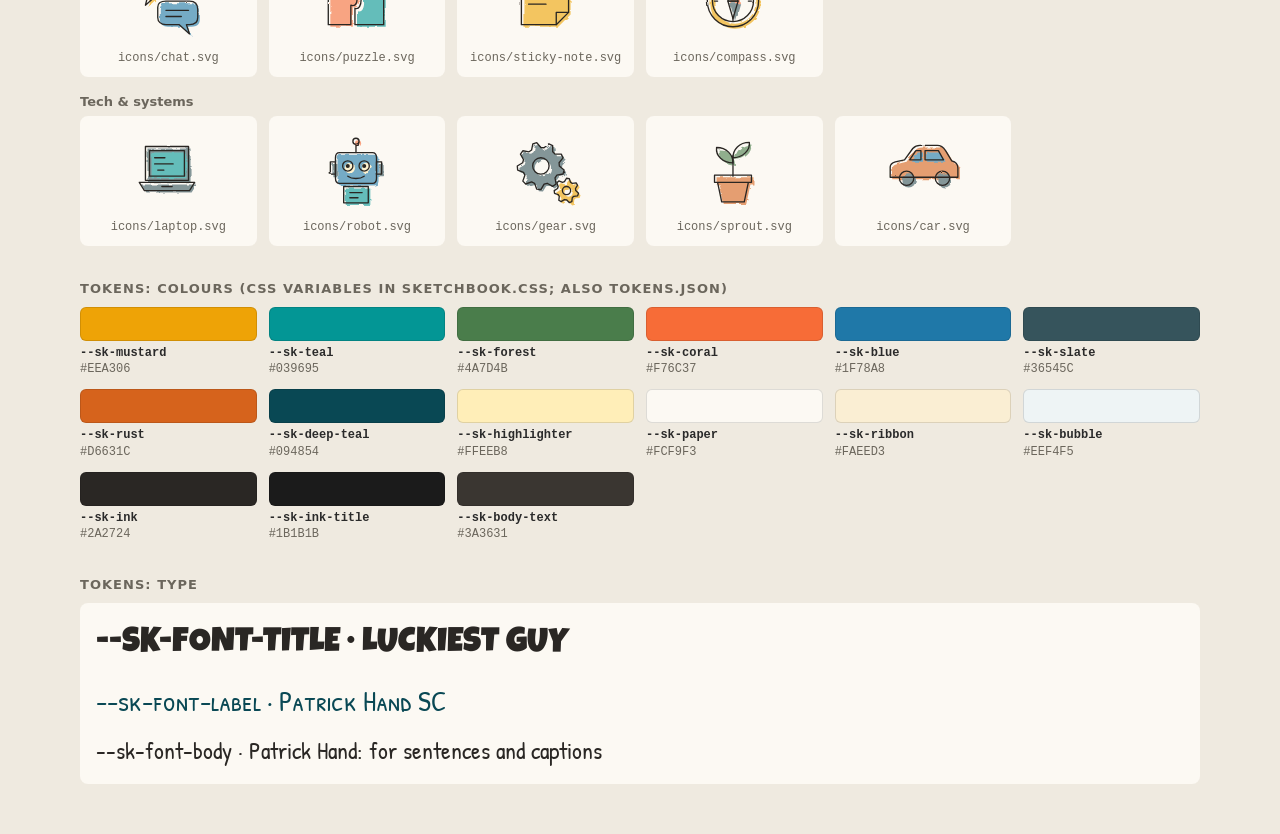
==== commit fcef746a: "Broaden icons and characters; fix kit link and example slide From Matt's spoken review of the deck: " ====
--- a/kit/index.html
+++ b/kit/index.html
@@ -20,14 +20,16 @@
   .chunk h3 { margin:0; font-size:15px; } .desc { margin:4px 0 10px; color:var(--g-muted); font-size:13.5px; }
   .demo { padding:22px 18px; border-radius:8px; font-size:14px; overflow:hidden; }
   .demo .sk-panel { max-width:260px; }
+  .demo .sk-row .sk-panel { max-width:none; }
   details { margin-top:10px; } summary { cursor:pointer; font-size:13px; color:var(--g-muted); }
   pre { background:#1f1e1c; color:#ece7dc; padding:10px 12px; border-radius:6px; overflow:auto; font-size:12px; white-space:pre-wrap; word-break:break-word; }
   .row { display:grid; grid-template-columns:repeat(auto-fill,minmax(150px,1fr)); gap:12px; }
   figure { margin:0; background:var(--sk-paper); border-radius:8px; padding:12px; text-align:center; }
-  figure img { width:80px; height:80px; } figure.char img { width:auto; height:200px; }
+  figure img { width:80px; height:80px; } figure.char img { width:auto; height:200px; max-width:100%; object-fit:contain; }
   figcaption { font:12px ui-monospace,monospace; color:#6b665c; margin-top:6px; overflow-wrap:anywhere; }
   .sw { font:12px/1.35 ui-monospace,monospace; } .sw i { display:block; height:34px; border-radius:6px; border:1px solid rgba(0,0,0,.12); margin-bottom:4px; }
   .sw b { display:block; font-weight:600; } .sw span { color:var(--g-muted); }
+  h3.grp { font:600 13px/1 system-ui; margin:18px 0 8px; color:var(--g-muted); }
   .fonts { display:grid; gap:10px; background:var(--sk-paper); color:var(--sk-ink); padding:16px; border-radius:8px; }
 </style></head>
 <body><div class="wrap">
@@ -36,7 +38,7 @@
 Add <code>sketchbook.css</code> and <code>sketchbook.js</code> to a page, then paste in any chunk. Drop the icons and characters in as images anywhere.</p></header>
 
 <h2 class="g">Example: a whole slide built only from kit pieces</h2>
-<div class="sk-slide sk-paper">
+<div class="sk-slide sk-paper"><div class="sk-slide-body">
   <h1 class="sk-title" style="font-size:2.7em"><span class="sk-burst"><span class="sk-hl">How to get the agent</span><br><span class="sk-hl">to teach you anything</span></span></h1>
   <h2 class="sk-section" style="font-size:1.7em;margin:.4em 0 .5em">The learning loop</h2>
   <div class="sk-row" style="font-size:.78em">
@@ -75,8 +77,8 @@
     <div class="sk-ribbon" style="font-size:1.3em"><img src="icons/car.svg" alt=""><span class="sk-kicker">Insight:</span> “I want to learn a book while driving.”</div>
     <img src="characters/learner.svg" alt="" style="height:6.2em;margin-top:-1.5em">
   </div>
-</div>
-<details><summary>Copy the code</summary><pre><code>&lt;div class=&quot;sk-slide sk-paper&quot;&gt;
+</div></div>
+<details><summary>Copy the code</summary><pre><code>&lt;div class=&quot;sk-slide sk-paper&quot;&gt;&lt;div class=&quot;sk-slide-body&quot;&gt;
   &lt;h1 class=&quot;sk-title&quot; style=&quot;font-size:2.7em&quot;&gt;&lt;span class=&quot;sk-burst&quot;&gt;&lt;span class=&quot;sk-hl&quot;&gt;How to get the agent&lt;/span&gt;&lt;br&gt;&lt;span class=&quot;sk-hl&quot;&gt;to teach you anything&lt;/span&gt;&lt;/span&gt;&lt;/h1&gt;
   &lt;h2 class=&quot;sk-section&quot; style=&quot;font-size:1.7em;margin:.4em 0 .5em&quot;&gt;The learning loop&lt;/h2&gt;
   &lt;div class=&quot;sk-row&quot; style=&quot;font-size:.78em&quot;&gt;
@@ -115,19 +117,33 @@
     &lt;div class=&quot;sk-ribbon&quot; style=&quot;font-size:1.3em&quot;&gt;&lt;img src=&quot;icons/car.svg&quot; alt=&quot;&quot;&gt;&lt;span class=&quot;sk-kicker&quot;&gt;Insight:&lt;/span&gt; “I want to learn a book while driving.”&lt;/div&gt;
     &lt;img src=&quot;characters/learner.svg&quot; alt=&quot;&quot; style=&quot;height:6.2em;margin-top:-1.5em&quot;&gt;
   &lt;/div&gt;
-&lt;/div&gt;</code></pre></details>
+&lt;/div&gt;&lt;/div&gt;</code></pre></details>
 
 <h2 class="g">Chunks</h2>
 <div class="chunks"><section class="chunk"><h3>Title on highlighter</h3><p class="desc">Big marker caps on a yellow highlighter swash. Wrap each line's words in <code>.sk-hl</code>; add <code>.sk-burst</code> for the tick marks.</p><div class="demo sk-paper"><h1 class="sk-title"><span class="sk-burst"><span class="sk-hl">How to get the agent</span><br><span class="sk-hl">to teach you anything</span></span></h1></div><details><summary>Copy the code</summary><pre><code>&lt;h1 class=&quot;sk-title&quot;&gt;&lt;span class=&quot;sk-burst&quot;&gt;&lt;span class=&quot;sk-hl&quot;&gt;How to get the agent&lt;/span&gt;&lt;br&gt;&lt;span class=&quot;sk-hl&quot;&gt;to teach you anything&lt;/span&gt;&lt;/span&gt;&lt;/h1&gt;</code></pre></details></section>
 <section class="chunk"><h3>Section heading</h3><p class="desc">Label caps in deep teal with a rule either side.</p><div class="demo sk-paper"><h2 class="sk-section">The learning loop</h2></div><details><summary>Copy the code</summary><pre><code>&lt;h2 class=&quot;sk-section&quot;&gt;The learning loop&lt;/h2&gt;</code></pre></details></section>
-<section class="chunk"><h3>Step panel</h3><p class="desc">A numbered step in one of the five step colours. Add <code>.sk-dashed</code> to highlight the step you're talking about. Use <code>.sk-em</code> for accent text.</p><div class="demo sk-paper"><div class="sk-panel sk-teal">
+<section class="chunk"><h3>Step panel</h3><p class="desc">A numbered step in one of the five main colours. Add <code>.sk-dashed</code> for a dotted outline, to highlight the step you're talking about. Use <code>.sk-em</code> for accent text.</p><div class="demo sk-paper"><div class="sk-row">
+<div class="sk-panel sk-teal">
   <div class="sk-step"><span class="sk-num">2</span><span class="sk-label">Filter + focus</span></div>
   <img src="icons/magnifier.svg" alt="">
   <p>use a lens: <span class="sk-em">“what do I care about?”</span></p>
-</div></div><details><summary>Copy the code</summary><pre><code>&lt;div class=&quot;sk-panel sk-teal&quot;&gt;
+</div>
+<div class="sk-panel sk-forest sk-dashed">
+  <div class="sk-step"><span class="sk-num">3</span><span class="sk-label">Create new source</span></div>
+  <img src="icons/page-pencil.svg" alt="">
+  <p>pull out just the parts that matter</p>
+</div>
+</div></div><details><summary>Copy the code</summary><pre><code>&lt;div class=&quot;sk-row&quot;&gt;
+&lt;div class=&quot;sk-panel sk-teal&quot;&gt;
   &lt;div class=&quot;sk-step&quot;&gt;&lt;span class=&quot;sk-num&quot;&gt;2&lt;/span&gt;&lt;span class=&quot;sk-label&quot;&gt;Filter + focus&lt;/span&gt;&lt;/div&gt;
   &lt;img src=&quot;icons/magnifier.svg&quot; alt=&quot;&quot;&gt;
   &lt;p&gt;use a lens: &lt;span class=&quot;sk-em&quot;&gt;“what do I care about?”&lt;/span&gt;&lt;/p&gt;
+&lt;/div&gt;
+&lt;div class=&quot;sk-panel sk-forest sk-dashed&quot;&gt;
+  &lt;div class=&quot;sk-step&quot;&gt;&lt;span class=&quot;sk-num&quot;&gt;3&lt;/span&gt;&lt;span class=&quot;sk-label&quot;&gt;Create new source&lt;/span&gt;&lt;/div&gt;
+  &lt;img src=&quot;icons/page-pencil.svg&quot; alt=&quot;&quot;&gt;
+  &lt;p&gt;pull out just the parts that matter&lt;/p&gt;
+&lt;/div&gt;
 &lt;/div&gt;</code></pre></details></section>
 <section class="chunk"><h3>Speech bubble</h3><p class="desc">Something a person says or asks. Add <code>.sk-tail-right</code> to move the tail to the right.</p><div class="demo sk-paper"><div class="sk-bubble">“I want to learn <span class="sk-em">Chapter 1 of Shape Up</span>, while I’m driving.”</div></div><details><summary>Copy the code</summary><pre><code>&lt;div class=&quot;sk-bubble&quot;&gt;“I want to learn &lt;span class=&quot;sk-em&quot;&gt;Chapter 1 of Shape Up&lt;/span&gt;, while I’m driving.”&lt;/div&gt;</code></pre></details></section>
 <section class="chunk"><h3>Ribbon banner</h3><p class="desc">An insight or takeaway. The kicker word goes in <code>.sk-kicker</code>, and an icon is optional.</p><div class="demo sk-paper"><div class="sk-ribbon"><img src="icons/car.svg" alt=""><span class="sk-kicker">Insight:</span> “I want to learn a book while driving.”</div></div><details><summary>Copy the code</summary><pre><code>&lt;div class=&quot;sk-ribbon&quot;&gt;&lt;img src=&quot;icons/car.svg&quot; alt=&quot;&quot;&gt;&lt;span class=&quot;sk-kicker&quot;&gt;Insight:&lt;/span&gt; “I want to learn a book while driving.”&lt;/div&gt;</code></pre></details></section>
@@ -137,16 +153,20 @@
 
 <h2 class="g">Characters</h2>
 <div class="row"><figure class="char"><img src="characters/learner.svg" alt=""><figcaption>characters/learner.svg</figcaption></figure>
-<figure class="char"><img src="characters/explainer.svg" alt=""><figcaption>characters/explainer.svg</figcaption></figure></div>
+<figure class="char"><img src="characters/explainer.svg" alt=""><figcaption>characters/explainer.svg</figcaption></figure>
+<figure class="char"><img src="characters/waver.svg" alt=""><figcaption>characters/waver.svg</figcaption></figure>
+<figure class="char"><img src="characters/coffee.svg" alt=""><figcaption>characters/coffee.svg</figcaption></figure>
+<figure class="char"><img src="characters/pointer.svg" alt=""><figcaption>characters/pointer.svg</figcaption></figure>
+<figure class="char"><img src="characters/group.svg" alt=""><figcaption>characters/group.svg</figcaption></figure>
+<figure class="char"><img src="characters/cat.svg" alt=""><figcaption>characters/cat.svg</figcaption></figure>
+<figure class="char"><img src="characters/dog.svg" alt=""><figcaption>characters/dog.svg</figcaption></figure></div>
 
 <h2 class="g">Doodle icons</h2>
-<div class="row"><figure><img src="icons/books.svg" alt=""><figcaption>icons/books.svg</figcaption></figure>
-<figure><img src="icons/magnifier.svg" alt=""><figcaption>icons/magnifier.svg</figcaption></figure>
-<figure><img src="icons/page-pencil.svg" alt=""><figcaption>icons/page-pencil.svg</figcaption></figure>
-<figure><img src="icons/headphones.svg" alt=""><figcaption>icons/headphones.svg</figcaption></figure>
-<figure><img src="icons/checklist.svg" alt=""><figcaption>icons/checklist.svg</figcaption></figure>
-<figure><img src="icons/car.svg" alt=""><figcaption>icons/car.svg</figcaption></figure>
-<figure><img src="icons/lightbulb.svg" alt=""><figcaption>icons/lightbulb.svg</figcaption></figure></div>
+<p class="desc">One colour for simple objects; up to three when the object has distinct parts. Always from the palette.</p>
+<h3 class="grp">Brand words</h3><div class="row"><figure><img src="icons/mug.svg" alt=""><figcaption>icons/mug.svg</figcaption></figure><figure><img src="icons/kite.svg" alt=""><figcaption>icons/kite.svg</figcaption></figure><figure><img src="icons/owl.svg" alt=""><figcaption>icons/owl.svg</figcaption></figure></div>
+<h3 class="grp">Learning</h3><div class="row"><figure><img src="icons/books.svg" alt=""><figcaption>icons/books.svg</figcaption></figure><figure><img src="icons/page-pencil.svg" alt=""><figcaption>icons/page-pencil.svg</figcaption></figure><figure><img src="icons/magnifier.svg" alt=""><figcaption>icons/magnifier.svg</figcaption></figure><figure><img src="icons/lightbulb.svg" alt=""><figcaption>icons/lightbulb.svg</figcaption></figure><figure><img src="icons/checklist.svg" alt=""><figcaption>icons/checklist.svg</figcaption></figure><figure><img src="icons/headphones.svg" alt=""><figcaption>icons/headphones.svg</figcaption></figure></div>
+<h3 class="grp">Working together</h3><div class="row"><figure><img src="icons/chat.svg" alt=""><figcaption>icons/chat.svg</figcaption></figure><figure><img src="icons/puzzle.svg" alt=""><figcaption>icons/puzzle.svg</figcaption></figure><figure><img src="icons/sticky-note.svg" alt=""><figcaption>icons/sticky-note.svg</figcaption></figure><figure><img src="icons/compass.svg" alt=""><figcaption>icons/compass.svg</figcaption></figure></div>
+<h3 class="grp">Tech & systems</h3><div class="row"><figure><img src="icons/laptop.svg" alt=""><figcaption>icons/laptop.svg</figcaption></figure><figure><img src="icons/robot.svg" alt=""><figcaption>icons/robot.svg</figcaption></figure><figure><img src="icons/gear.svg" alt=""><figcaption>icons/gear.svg</figcaption></figure><figure><img src="icons/sprout.svg" alt=""><figcaption>icons/sprout.svg</figcaption></figure><figure><img src="icons/car.svg" alt=""><figcaption>icons/car.svg</figcaption></figure></div>
 
 <h2 class="g">Tokens: colours (CSS variables in sketchbook.css; also tokens.json)</h2>
 <div class="row"><div class="sw"><i style="background:#EEA306"></i><b>--sk-mustard</b><span>#EEA306</span></div><div class="sw"><i style="background:#039695"></i><b>--sk-teal</b><span>#039695</span></div><div class="sw"><i style="background:#4A7D4B"></i><b>--sk-forest</b><span>#4A7D4B</span></div><div class="sw"><i style="background:#F76C37"></i><b>--sk-coral</b><span>#F76C37</span></div><div class="sw"><i style="background:#1F78A8"></i><b>--sk-blue</b><span>#1F78A8</span></div><div class="sw"><i style="background:#36545C"></i><b>--sk-slate</b><span>#36545C</span></div><div class="sw"><i style="background:#D6631C"></i><b>--sk-rust</b><span>#D6631C</span></div><div class="sw"><i style="background:#094854"></i><b>--sk-deep-teal</b><span>#094854</span></div><div class="sw"><i style="background:#FFEEB8"></i><b>--sk-highlighter</b><span>#FFEEB8</span></div><div class="sw"><i style="background:#FCF9F3"></i><b>--sk-paper</b><span>#FCF9F3</span></div><div class="sw"><i style="background:#FAEED3"></i><b>--sk-ribbon</b><span>#FAEED3</span></div><div class="sw"><i style="background:#EEF4F5"></i><b>--sk-bubble</b><span>#EEF4F5</span></div><div class="sw"><i style="background:#2A2724"></i><b>--sk-ink</b><span>#2A2724</span></div><div class="sw"><i style="background:#1B1B1B"></i><b>--sk-ink-title</b><span>#1B1B1B</span></div><div class="sw"><i style="background:#3A3631"></i><b>--sk-body-text</b><span>#3A3631</span></div></div>
--- a/kit/sketchbook.css
+++ b/kit/sketchbook.css
@@ -42,9 +42,12 @@
 }
 .sk-slide {
   aspect-ratio: 16 / 9; width: 100%; box-sizing: border-box; overflow: hidden;
-  container-type: inline-size; padding: 3cqw 3.5cqw;
-  font-size: 1.6cqw;               /* everything inside scales with the slide width */
-  border-radius: 6px;
+  container-type: inline-size; border-radius: 6px;
+}
+/* put everything inside .sk-slide-body: it scales with the slide's width, not the window's */
+.sk-slide-body {
+  height: 100%; box-sizing: border-box; padding: 3cqw 3.5cqw;
+  font-size: 1.6cqw; display: flex; flex-direction: column;
 }
 
 /* ---------- title on a highlighter swash, optional burst ticks ---------- */
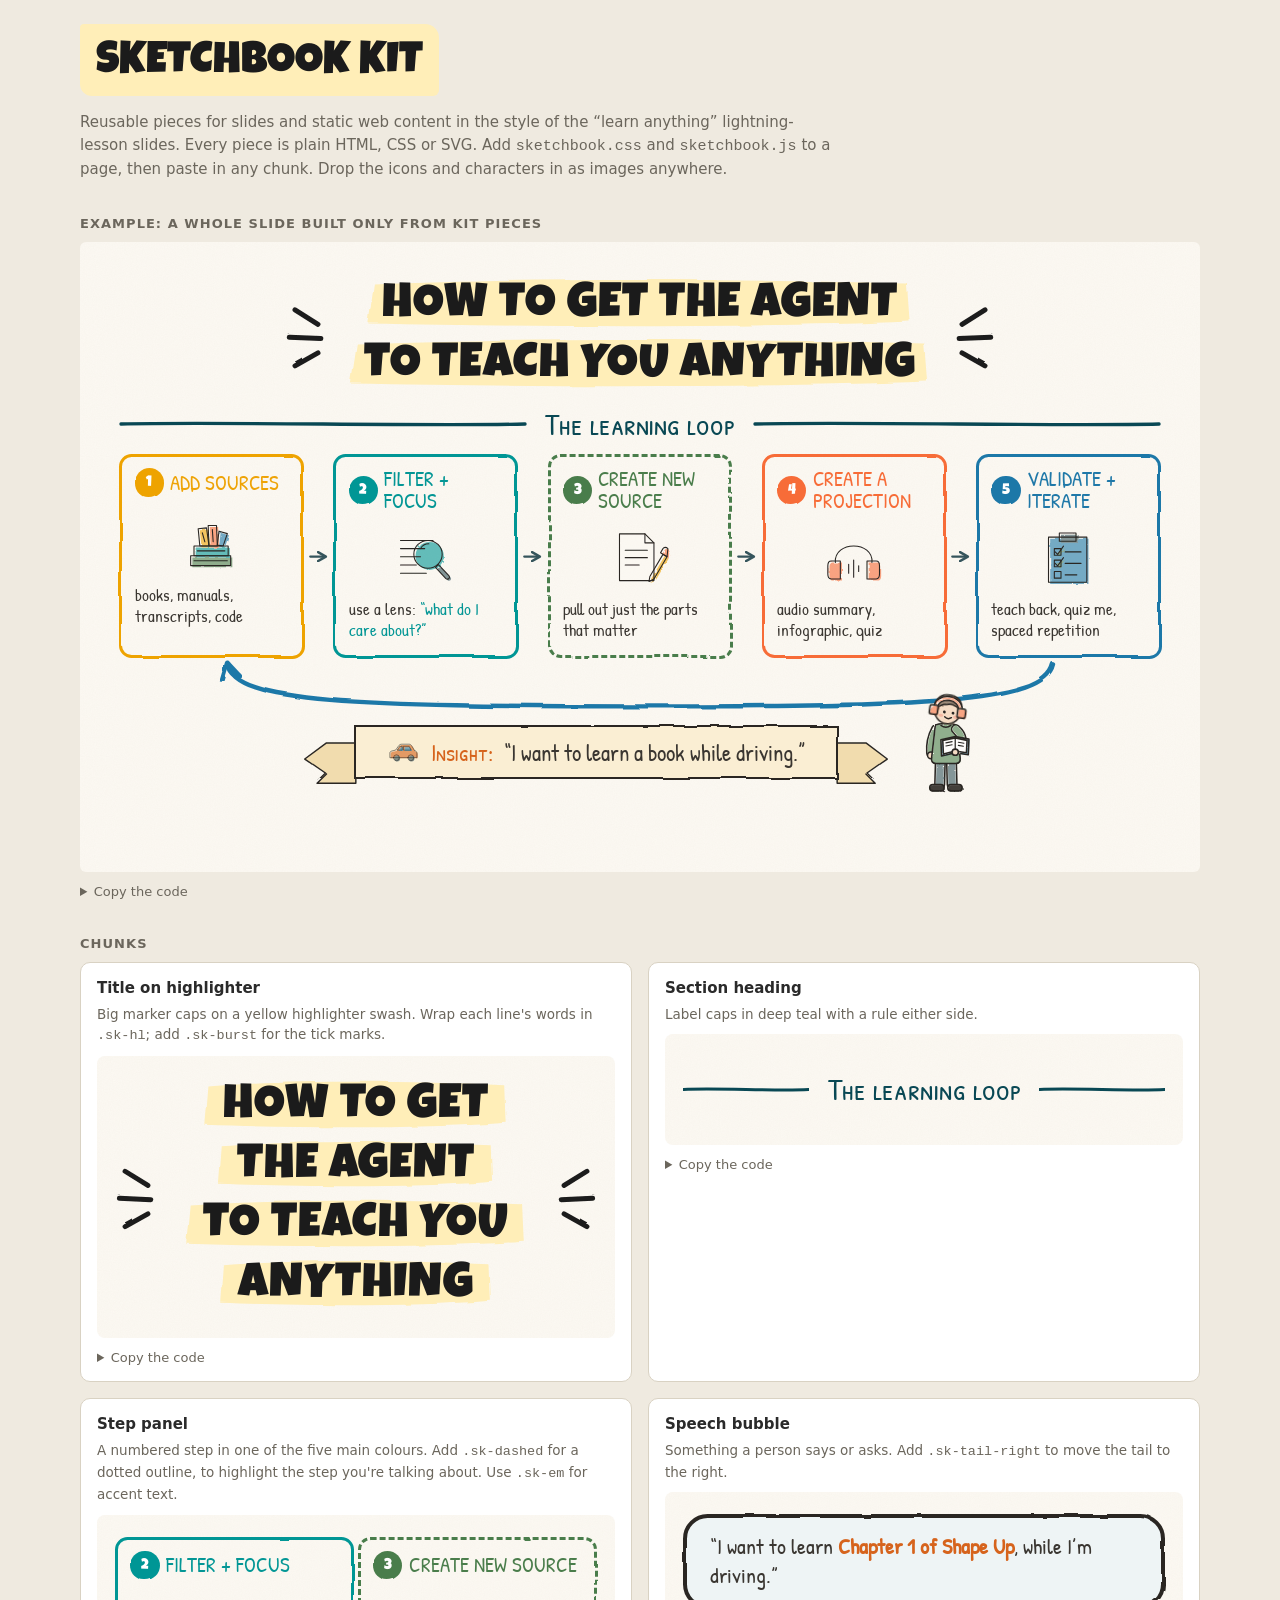
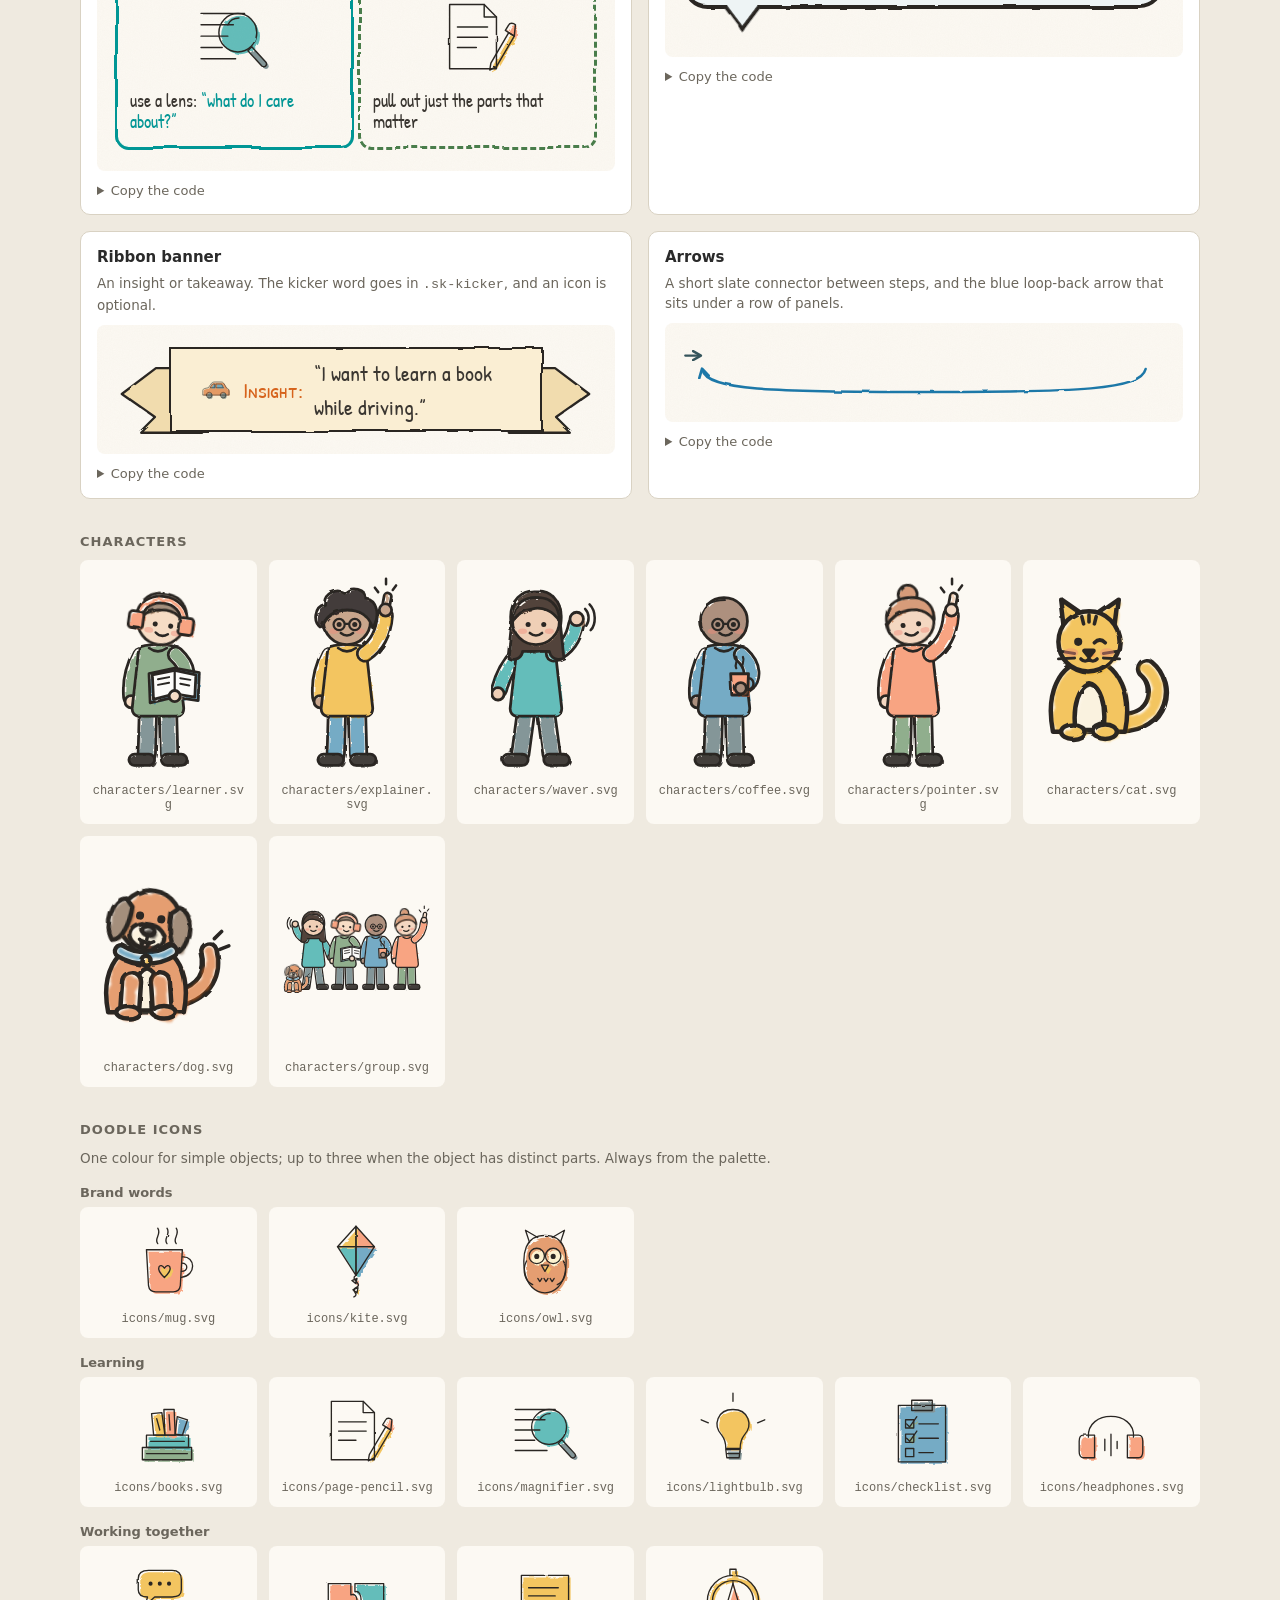
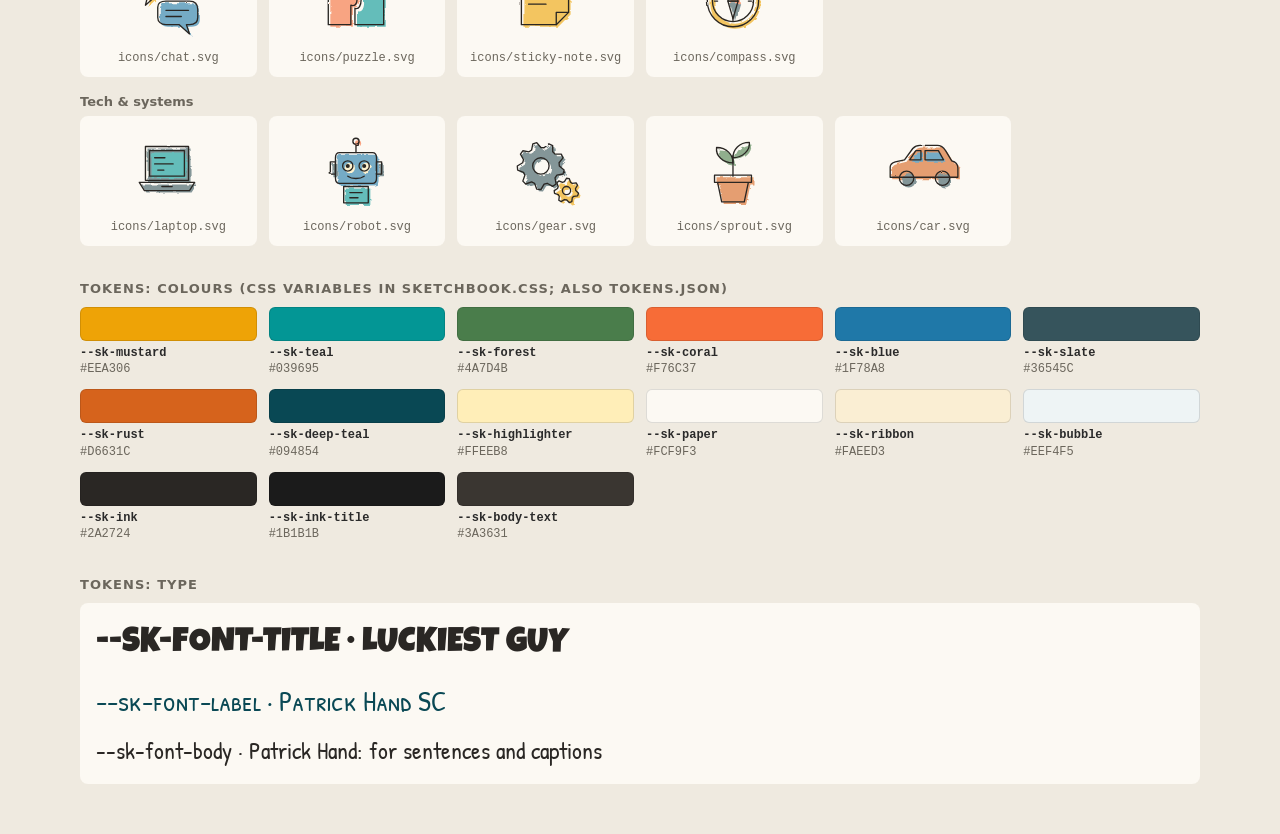
==== commit 05954f16: "Publish kit/index.json and a sketchbook skill for agents build_kit.py now also writes kit/index.json" ====
--- a/kit/index.html
+++ b/kit/index.html
@@ -157,9 +157,9 @@
 <figure class="char"><img src="characters/waver.svg" alt=""><figcaption>characters/waver.svg</figcaption></figure>
 <figure class="char"><img src="characters/coffee.svg" alt=""><figcaption>characters/coffee.svg</figcaption></figure>
 <figure class="char"><img src="characters/pointer.svg" alt=""><figcaption>characters/pointer.svg</figcaption></figure>
-<figure class="char"><img src="characters/group.svg" alt=""><figcaption>characters/group.svg</figcaption></figure>
 <figure class="char"><img src="characters/cat.svg" alt=""><figcaption>characters/cat.svg</figcaption></figure>
-<figure class="char"><img src="characters/dog.svg" alt=""><figcaption>characters/dog.svg</figcaption></figure></div>
+<figure class="char"><img src="characters/dog.svg" alt=""><figcaption>characters/dog.svg</figcaption></figure>
+<figure class="char"><img src="characters/group.svg" alt=""><figcaption>characters/group.svg</figcaption></figure></div>
 
 <h2 class="g">Doodle icons</h2>
 <p class="desc">One colour for simple objects; up to three when the object has distinct parts. Always from the palette.</p>
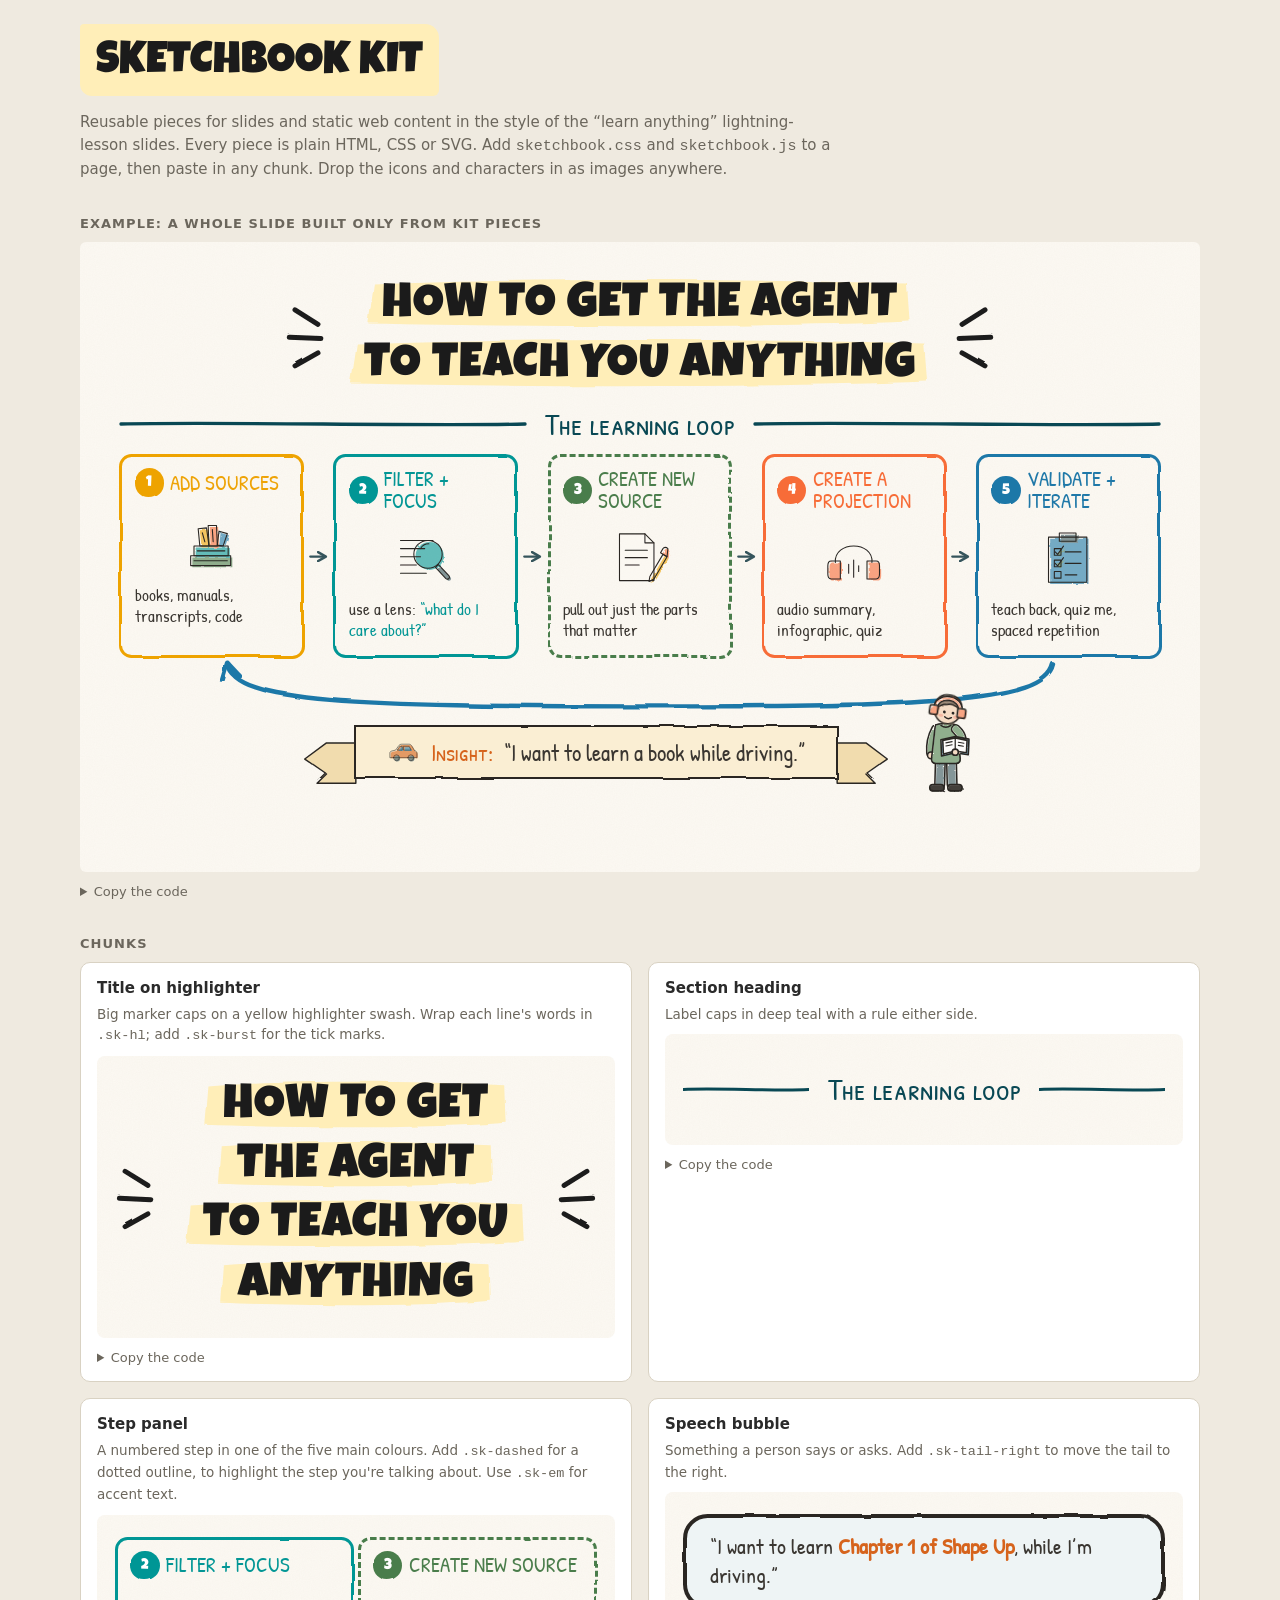
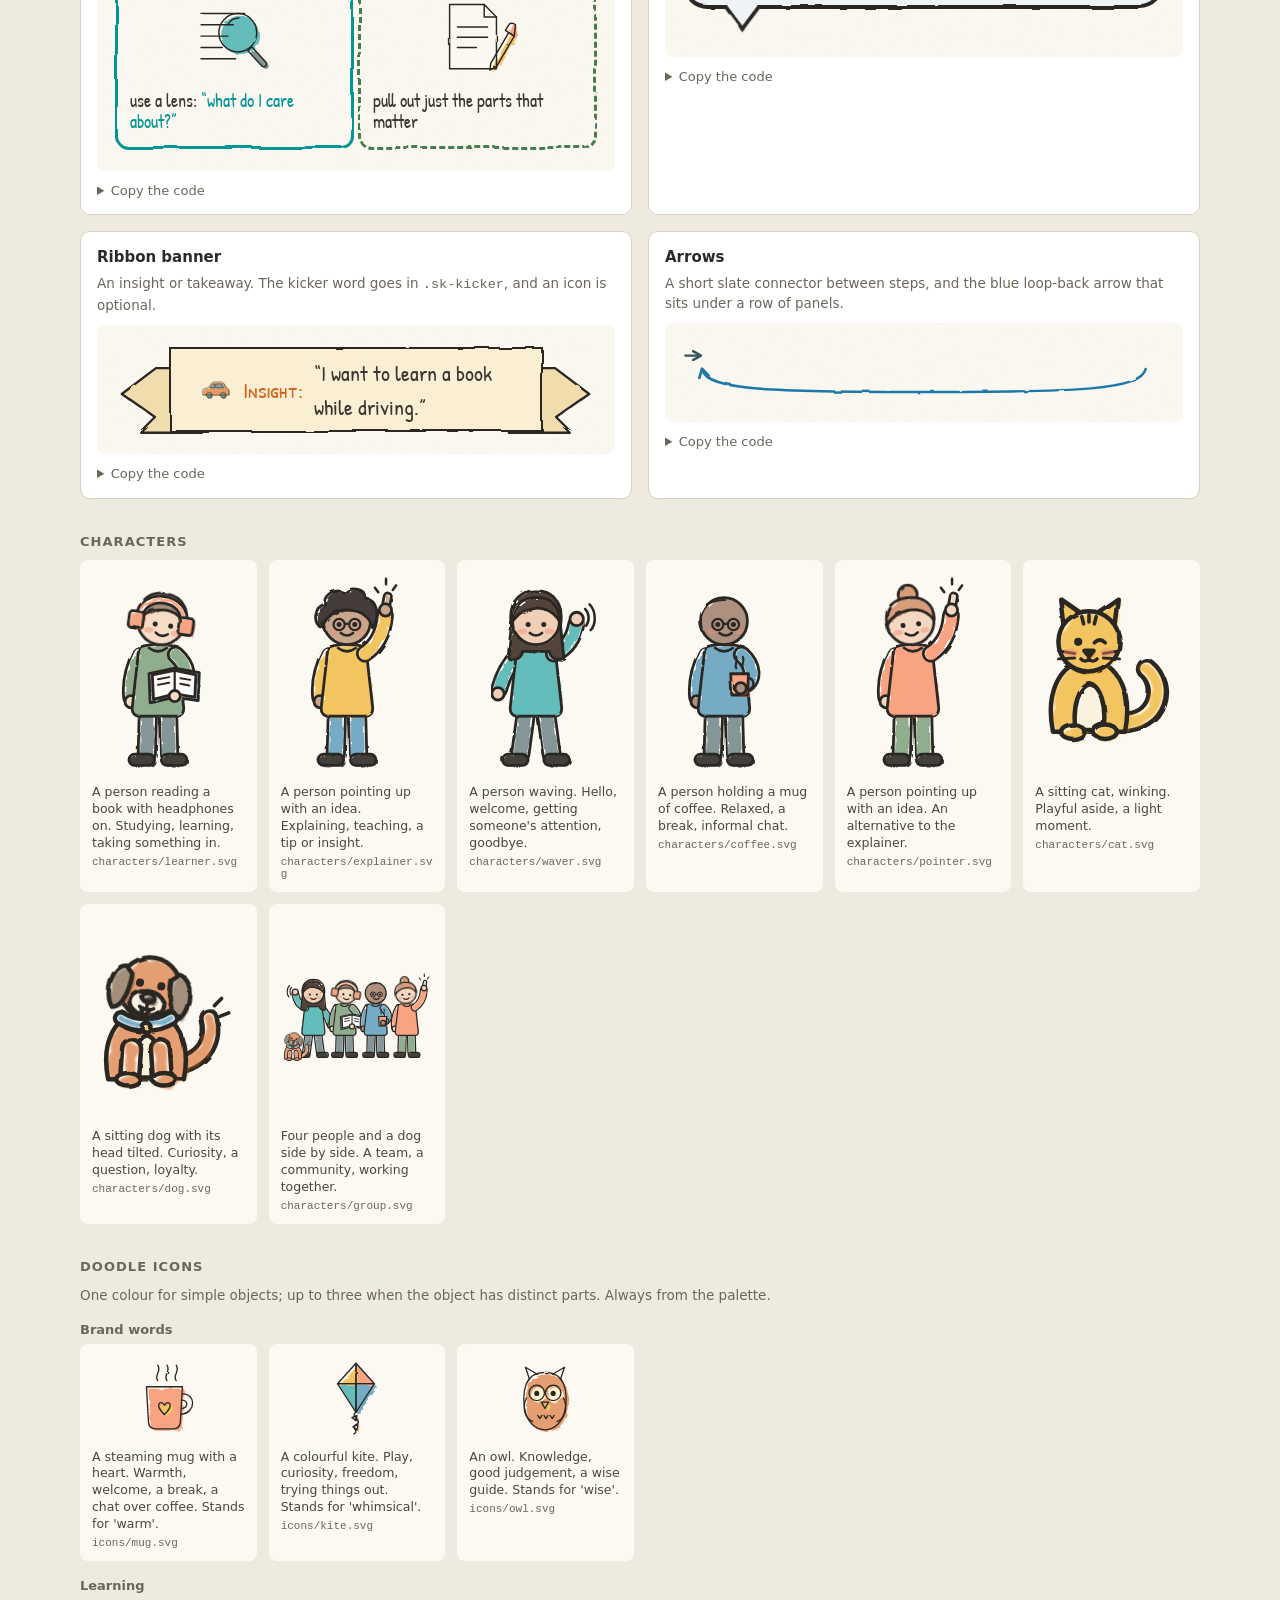
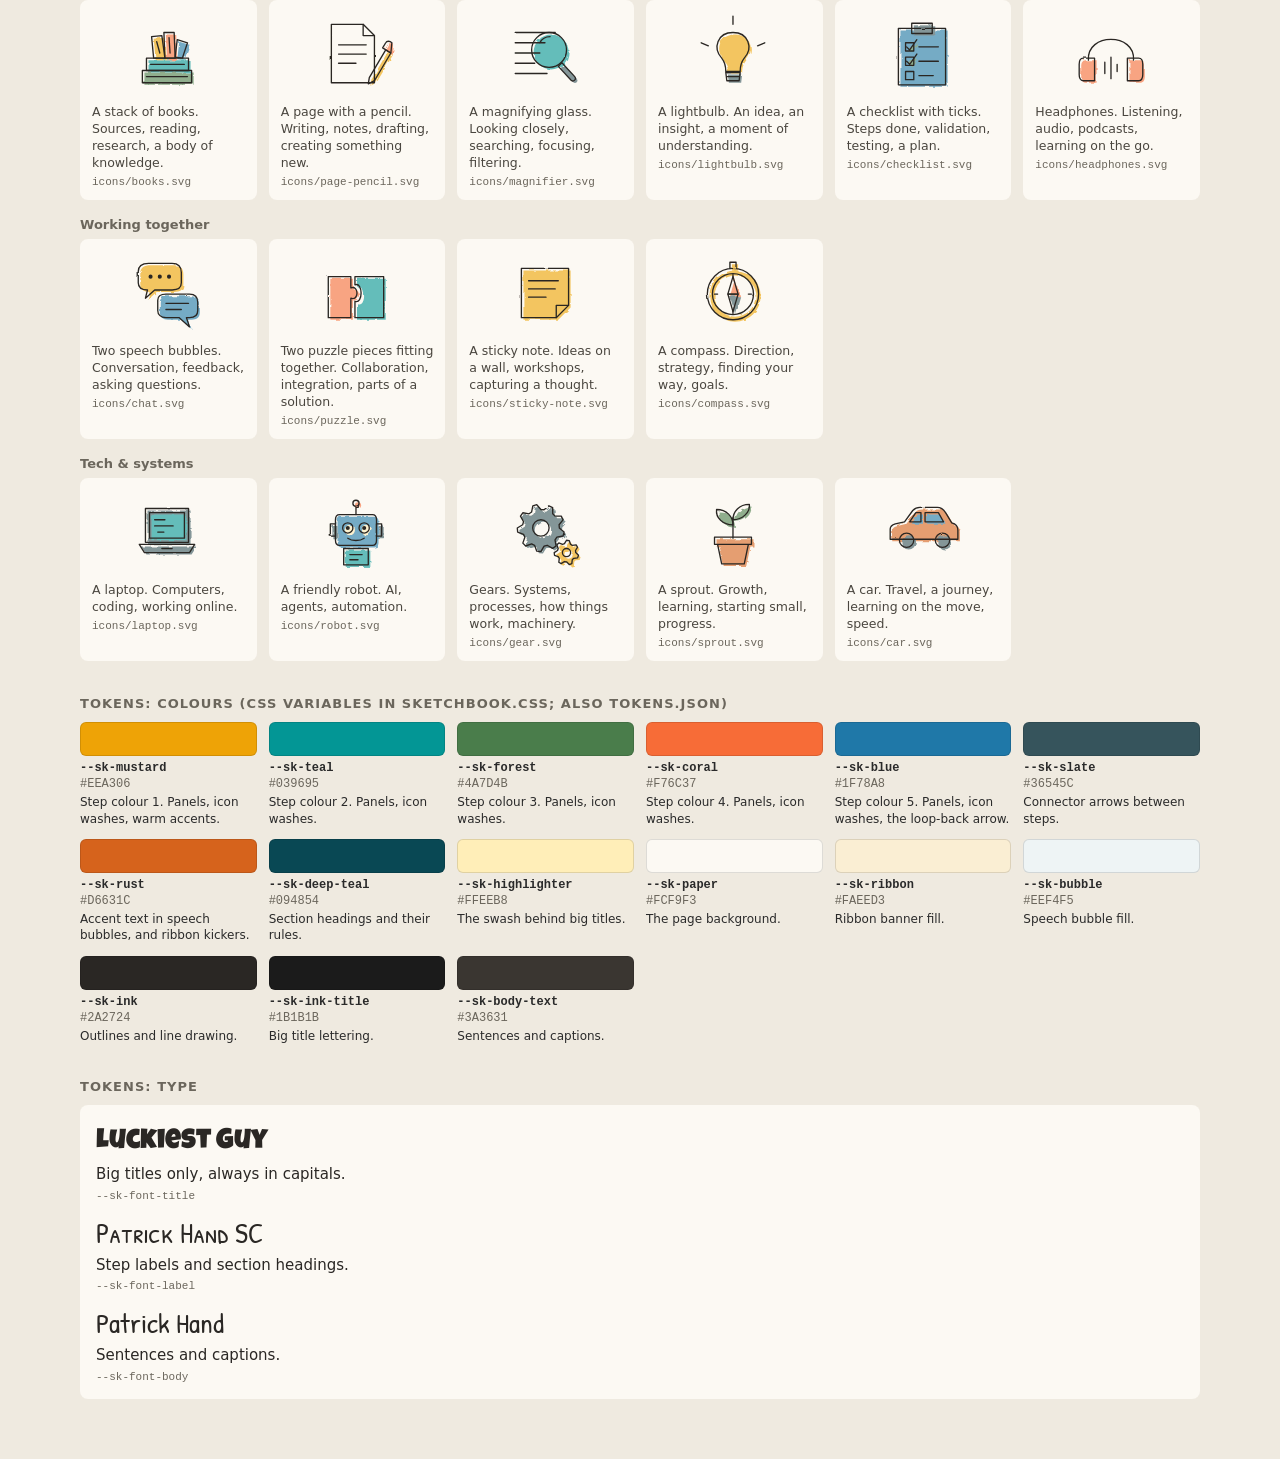
==== commit 6960031d: "One description per kit element, shown in both the gallery and index.json Icons, characters, pieces," ====
--- a/kit/index.html
+++ b/kit/index.html
@@ -26,7 +26,9 @@
   .row { display:grid; grid-template-columns:repeat(auto-fill,minmax(150px,1fr)); gap:12px; }
   figure { margin:0; background:var(--sk-paper); border-radius:8px; padding:12px; text-align:center; }
   figure img { width:80px; height:80px; } figure.char img { width:auto; height:200px; max-width:100%; object-fit:contain; }
-  figcaption { font:12px ui-monospace,monospace; color:#6b665c; margin-top:6px; overflow-wrap:anywhere; }
+  figcaption { font:12.5px/1.35 system-ui,sans-serif; color:#4a463f; margin-top:6px; text-align:left; }
+  figcaption code, .fonts code { display:block; font:11px ui-monospace,monospace; color:#6b665c; margin-top:4px; overflow-wrap:anywhere; }
+  .sw em { display:block; font:12px/1.35 system-ui,sans-serif; color:var(--g-fg); margin-top:2px; }
   .sw { font:12px/1.35 ui-monospace,monospace; } .sw i { display:block; height:34px; border-radius:6px; border:1px solid rgba(0,0,0,.12); margin-bottom:4px; }
   .sw b { display:block; font-weight:600; } .sw span { color:var(--g-muted); }
   h3.grp { font:600 13px/1 system-ui; margin:18px 0 8px; color:var(--g-muted); }
@@ -152,29 +154,25 @@
 &lt;svg class=&quot;sk-loop&quot; viewBox=&quot;0 0 1000 70&quot; aria-hidden=&quot;true&quot;&gt;&lt;path d=&quot;M960 6 C 950 50, 820 54, 500 54 C 180 54, 50 50, 40 8&quot; fill=&quot;none&quot; stroke=&quot;#1F78A8&quot; stroke-width=&quot;5&quot; stroke-linecap=&quot;round&quot; marker-end=&quot;url(#sk-head)&quot; filter=&quot;url(#sk-wobble-soft)&quot;/&gt;&lt;/svg&gt;</code></pre></details></section></div>
 
 <h2 class="g">Characters</h2>
-<div class="row"><figure class="char"><img src="characters/learner.svg" alt=""><figcaption>characters/learner.svg</figcaption></figure>
-<figure class="char"><img src="characters/explainer.svg" alt=""><figcaption>characters/explainer.svg</figcaption></figure>
-<figure class="char"><img src="characters/waver.svg" alt=""><figcaption>characters/waver.svg</figcaption></figure>
-<figure class="char"><img src="characters/coffee.svg" alt=""><figcaption>characters/coffee.svg</figcaption></figure>
-<figure class="char"><img src="characters/pointer.svg" alt=""><figcaption>characters/pointer.svg</figcaption></figure>
-<figure class="char"><img src="characters/cat.svg" alt=""><figcaption>characters/cat.svg</figcaption></figure>
-<figure class="char"><img src="characters/dog.svg" alt=""><figcaption>characters/dog.svg</figcaption></figure>
-<figure class="char"><img src="characters/group.svg" alt=""><figcaption>characters/group.svg</figcaption></figure></div>
+<div class="row"><figure class="char"><img src="characters/learner.svg" alt=""><figcaption>A person reading a book with headphones on. Studying, learning, taking something in.<code>characters/learner.svg</code></figcaption></figure>
+<figure class="char"><img src="characters/explainer.svg" alt=""><figcaption>A person pointing up with an idea. Explaining, teaching, a tip or insight.<code>characters/explainer.svg</code></figcaption></figure>
+<figure class="char"><img src="characters/waver.svg" alt=""><figcaption>A person waving. Hello, welcome, getting someone&#x27;s attention, goodbye.<code>characters/waver.svg</code></figcaption></figure>
+<figure class="char"><img src="characters/coffee.svg" alt=""><figcaption>A person holding a mug of coffee. Relaxed, a break, informal chat.<code>characters/coffee.svg</code></figcaption></figure>
+<figure class="char"><img src="characters/pointer.svg" alt=""><figcaption>A person pointing up with an idea. An alternative to the explainer.<code>characters/pointer.svg</code></figcaption></figure>
+<figure class="char"><img src="characters/cat.svg" alt=""><figcaption>A sitting cat, winking. Playful aside, a light moment.<code>characters/cat.svg</code></figcaption></figure>
+<figure class="char"><img src="characters/dog.svg" alt=""><figcaption>A sitting dog with its head tilted. Curiosity, a question, loyalty.<code>characters/dog.svg</code></figcaption></figure>
+<figure class="char"><img src="characters/group.svg" alt=""><figcaption>Four people and a dog side by side. A team, a community, working together.<code>characters/group.svg</code></figcaption></figure></div>
 
 <h2 class="g">Doodle icons</h2>
 <p class="desc">One colour for simple objects; up to three when the object has distinct parts. Always from the palette.</p>
-<h3 class="grp">Brand words</h3><div class="row"><figure><img src="icons/mug.svg" alt=""><figcaption>icons/mug.svg</figcaption></figure><figure><img src="icons/kite.svg" alt=""><figcaption>icons/kite.svg</figcaption></figure><figure><img src="icons/owl.svg" alt=""><figcaption>icons/owl.svg</figcaption></figure></div>
-<h3 class="grp">Learning</h3><div class="row"><figure><img src="icons/books.svg" alt=""><figcaption>icons/books.svg</figcaption></figure><figure><img src="icons/page-pencil.svg" alt=""><figcaption>icons/page-pencil.svg</figcaption></figure><figure><img src="icons/magnifier.svg" alt=""><figcaption>icons/magnifier.svg</figcaption></figure><figure><img src="icons/lightbulb.svg" alt=""><figcaption>icons/lightbulb.svg</figcaption></figure><figure><img src="icons/checklist.svg" alt=""><figcaption>icons/checklist.svg</figcaption></figure><figure><img src="icons/headphones.svg" alt=""><figcaption>icons/headphones.svg</figcaption></figure></div>
-<h3 class="grp">Working together</h3><div class="row"><figure><img src="icons/chat.svg" alt=""><figcaption>icons/chat.svg</figcaption></figure><figure><img src="icons/puzzle.svg" alt=""><figcaption>icons/puzzle.svg</figcaption></figure><figure><img src="icons/sticky-note.svg" alt=""><figcaption>icons/sticky-note.svg</figcaption></figure><figure><img src="icons/compass.svg" alt=""><figcaption>icons/compass.svg</figcaption></figure></div>
-<h3 class="grp">Tech & systems</h3><div class="row"><figure><img src="icons/laptop.svg" alt=""><figcaption>icons/laptop.svg</figcaption></figure><figure><img src="icons/robot.svg" alt=""><figcaption>icons/robot.svg</figcaption></figure><figure><img src="icons/gear.svg" alt=""><figcaption>icons/gear.svg</figcaption></figure><figure><img src="icons/sprout.svg" alt=""><figcaption>icons/sprout.svg</figcaption></figure><figure><img src="icons/car.svg" alt=""><figcaption>icons/car.svg</figcaption></figure></div>
+<h3 class="grp">Brand words</h3><div class="row"><figure><img src="icons/mug.svg" alt=""><figcaption>A steaming mug with a heart. Warmth, welcome, a break, a chat over coffee. Stands for &#x27;warm&#x27;.<code>icons/mug.svg</code></figcaption></figure><figure><img src="icons/kite.svg" alt=""><figcaption>A colourful kite. Play, curiosity, freedom, trying things out. Stands for &#x27;whimsical&#x27;.<code>icons/kite.svg</code></figcaption></figure><figure><img src="icons/owl.svg" alt=""><figcaption>An owl. Knowledge, good judgement, a wise guide. Stands for &#x27;wise&#x27;.<code>icons/owl.svg</code></figcaption></figure></div>
+<h3 class="grp">Learning</h3><div class="row"><figure><img src="icons/books.svg" alt=""><figcaption>A stack of books. Sources, reading, research, a body of knowledge.<code>icons/books.svg</code></figcaption></figure><figure><img src="icons/page-pencil.svg" alt=""><figcaption>A page with a pencil. Writing, notes, drafting, creating something new.<code>icons/page-pencil.svg</code></figcaption></figure><figure><img src="icons/magnifier.svg" alt=""><figcaption>A magnifying glass. Looking closely, searching, focusing, filtering.<code>icons/magnifier.svg</code></figcaption></figure><figure><img src="icons/lightbulb.svg" alt=""><figcaption>A lightbulb. An idea, an insight, a moment of understanding.<code>icons/lightbulb.svg</code></figcaption></figure><figure><img src="icons/checklist.svg" alt=""><figcaption>A checklist with ticks. Steps done, validation, testing, a plan.<code>icons/checklist.svg</code></figcaption></figure><figure><img src="icons/headphones.svg" alt=""><figcaption>Headphones. Listening, audio, podcasts, learning on the go.<code>icons/headphones.svg</code></figcaption></figure></div>
+<h3 class="grp">Working together</h3><div class="row"><figure><img src="icons/chat.svg" alt=""><figcaption>Two speech bubbles. Conversation, feedback, asking questions.<code>icons/chat.svg</code></figcaption></figure><figure><img src="icons/puzzle.svg" alt=""><figcaption>Two puzzle pieces fitting together. Collaboration, integration, parts of a solution.<code>icons/puzzle.svg</code></figcaption></figure><figure><img src="icons/sticky-note.svg" alt=""><figcaption>A sticky note. Ideas on a wall, workshops, capturing a thought.<code>icons/sticky-note.svg</code></figcaption></figure><figure><img src="icons/compass.svg" alt=""><figcaption>A compass. Direction, strategy, finding your way, goals.<code>icons/compass.svg</code></figcaption></figure></div>
+<h3 class="grp">Tech & systems</h3><div class="row"><figure><img src="icons/laptop.svg" alt=""><figcaption>A laptop. Computers, coding, working online.<code>icons/laptop.svg</code></figcaption></figure><figure><img src="icons/robot.svg" alt=""><figcaption>A friendly robot. AI, agents, automation.<code>icons/robot.svg</code></figcaption></figure><figure><img src="icons/gear.svg" alt=""><figcaption>Gears. Systems, processes, how things work, machinery.<code>icons/gear.svg</code></figcaption></figure><figure><img src="icons/sprout.svg" alt=""><figcaption>A sprout. Growth, learning, starting small, progress.<code>icons/sprout.svg</code></figcaption></figure><figure><img src="icons/car.svg" alt=""><figcaption>A car. Travel, a journey, learning on the move, speed.<code>icons/car.svg</code></figcaption></figure></div>
 
 <h2 class="g">Tokens: colours (CSS variables in sketchbook.css; also tokens.json)</h2>
-<div class="row"><div class="sw"><i style="background:#EEA306"></i><b>--sk-mustard</b><span>#EEA306</span></div><div class="sw"><i style="background:#039695"></i><b>--sk-teal</b><span>#039695</span></div><div class="sw"><i style="background:#4A7D4B"></i><b>--sk-forest</b><span>#4A7D4B</span></div><div class="sw"><i style="background:#F76C37"></i><b>--sk-coral</b><span>#F76C37</span></div><div class="sw"><i style="background:#1F78A8"></i><b>--sk-blue</b><span>#1F78A8</span></div><div class="sw"><i style="background:#36545C"></i><b>--sk-slate</b><span>#36545C</span></div><div class="sw"><i style="background:#D6631C"></i><b>--sk-rust</b><span>#D6631C</span></div><div class="sw"><i style="background:#094854"></i><b>--sk-deep-teal</b><span>#094854</span></div><div class="sw"><i style="background:#FFEEB8"></i><b>--sk-highlighter</b><span>#FFEEB8</span></div><div class="sw"><i style="background:#FCF9F3"></i><b>--sk-paper</b><span>#FCF9F3</span></div><div class="sw"><i style="background:#FAEED3"></i><b>--sk-ribbon</b><span>#FAEED3</span></div><div class="sw"><i style="background:#EEF4F5"></i><b>--sk-bubble</b><span>#EEF4F5</span></div><div class="sw"><i style="background:#2A2724"></i><b>--sk-ink</b><span>#2A2724</span></div><div class="sw"><i style="background:#1B1B1B"></i><b>--sk-ink-title</b><span>#1B1B1B</span></div><div class="sw"><i style="background:#3A3631"></i><b>--sk-body-text</b><span>#3A3631</span></div></div>
+<div class="row"><div class="sw"><i style="background:#EEA306"></i><b>--sk-mustard</b><span>#EEA306</span><em>Step colour 1. Panels, icon washes, warm accents.</em></div><div class="sw"><i style="background:#039695"></i><b>--sk-teal</b><span>#039695</span><em>Step colour 2. Panels, icon washes.</em></div><div class="sw"><i style="background:#4A7D4B"></i><b>--sk-forest</b><span>#4A7D4B</span><em>Step colour 3. Panels, icon washes.</em></div><div class="sw"><i style="background:#F76C37"></i><b>--sk-coral</b><span>#F76C37</span><em>Step colour 4. Panels, icon washes.</em></div><div class="sw"><i style="background:#1F78A8"></i><b>--sk-blue</b><span>#1F78A8</span><em>Step colour 5. Panels, icon washes, the loop-back arrow.</em></div><div class="sw"><i style="background:#36545C"></i><b>--sk-slate</b><span>#36545C</span><em>Connector arrows between steps.</em></div><div class="sw"><i style="background:#D6631C"></i><b>--sk-rust</b><span>#D6631C</span><em>Accent text in speech bubbles, and ribbon kickers.</em></div><div class="sw"><i style="background:#094854"></i><b>--sk-deep-teal</b><span>#094854</span><em>Section headings and their rules.</em></div><div class="sw"><i style="background:#FFEEB8"></i><b>--sk-highlighter</b><span>#FFEEB8</span><em>The swash behind big titles.</em></div><div class="sw"><i style="background:#FCF9F3"></i><b>--sk-paper</b><span>#FCF9F3</span><em>The page background.</em></div><div class="sw"><i style="background:#FAEED3"></i><b>--sk-ribbon</b><span>#FAEED3</span><em>Ribbon banner fill.</em></div><div class="sw"><i style="background:#EEF4F5"></i><b>--sk-bubble</b><span>#EEF4F5</span><em>Speech bubble fill.</em></div><div class="sw"><i style="background:#2A2724"></i><b>--sk-ink</b><span>#2A2724</span><em>Outlines and line drawing.</em></div><div class="sw"><i style="background:#1B1B1B"></i><b>--sk-ink-title</b><span>#1B1B1B</span><em>Big title lettering.</em></div><div class="sw"><i style="background:#3A3631"></i><b>--sk-body-text</b><span>#3A3631</span><em>Sentences and captions.</em></div></div>
 
 <h2 class="g">Tokens: type</h2>
-<div class="fonts">
-  <div style="font-family:var(--sk-font-title);font-size:34px">--SK-FONT-TITLE · LUCKIEST GUY</div>
-  <div style="font-family:var(--sk-font-label);font-size:28px;color:var(--sk-deep-teal)">--sk-font-label · Patrick Hand SC</div>
-  <div style="font-family:var(--sk-font-body);font-size:24px">--sk-font-body · Patrick Hand: for sentences and captions</div>
-</div>
+<div class="fonts"><div><div style="font-family:var(--sk-font-title);font-size:28px">Luckiest Guy</div>Big titles only, always in capitals.<code>--sk-font-title</code></div><div><div style="font-family:var(--sk-font-label);font-size:28px">Patrick Hand SC</div>Step labels and section headings.<code>--sk-font-label</code></div><div><div style="font-family:var(--sk-font-body);font-size:28px">Patrick Hand</div>Sentences and captions.<code>--sk-font-body</code></div></div>
 </div></body></html>
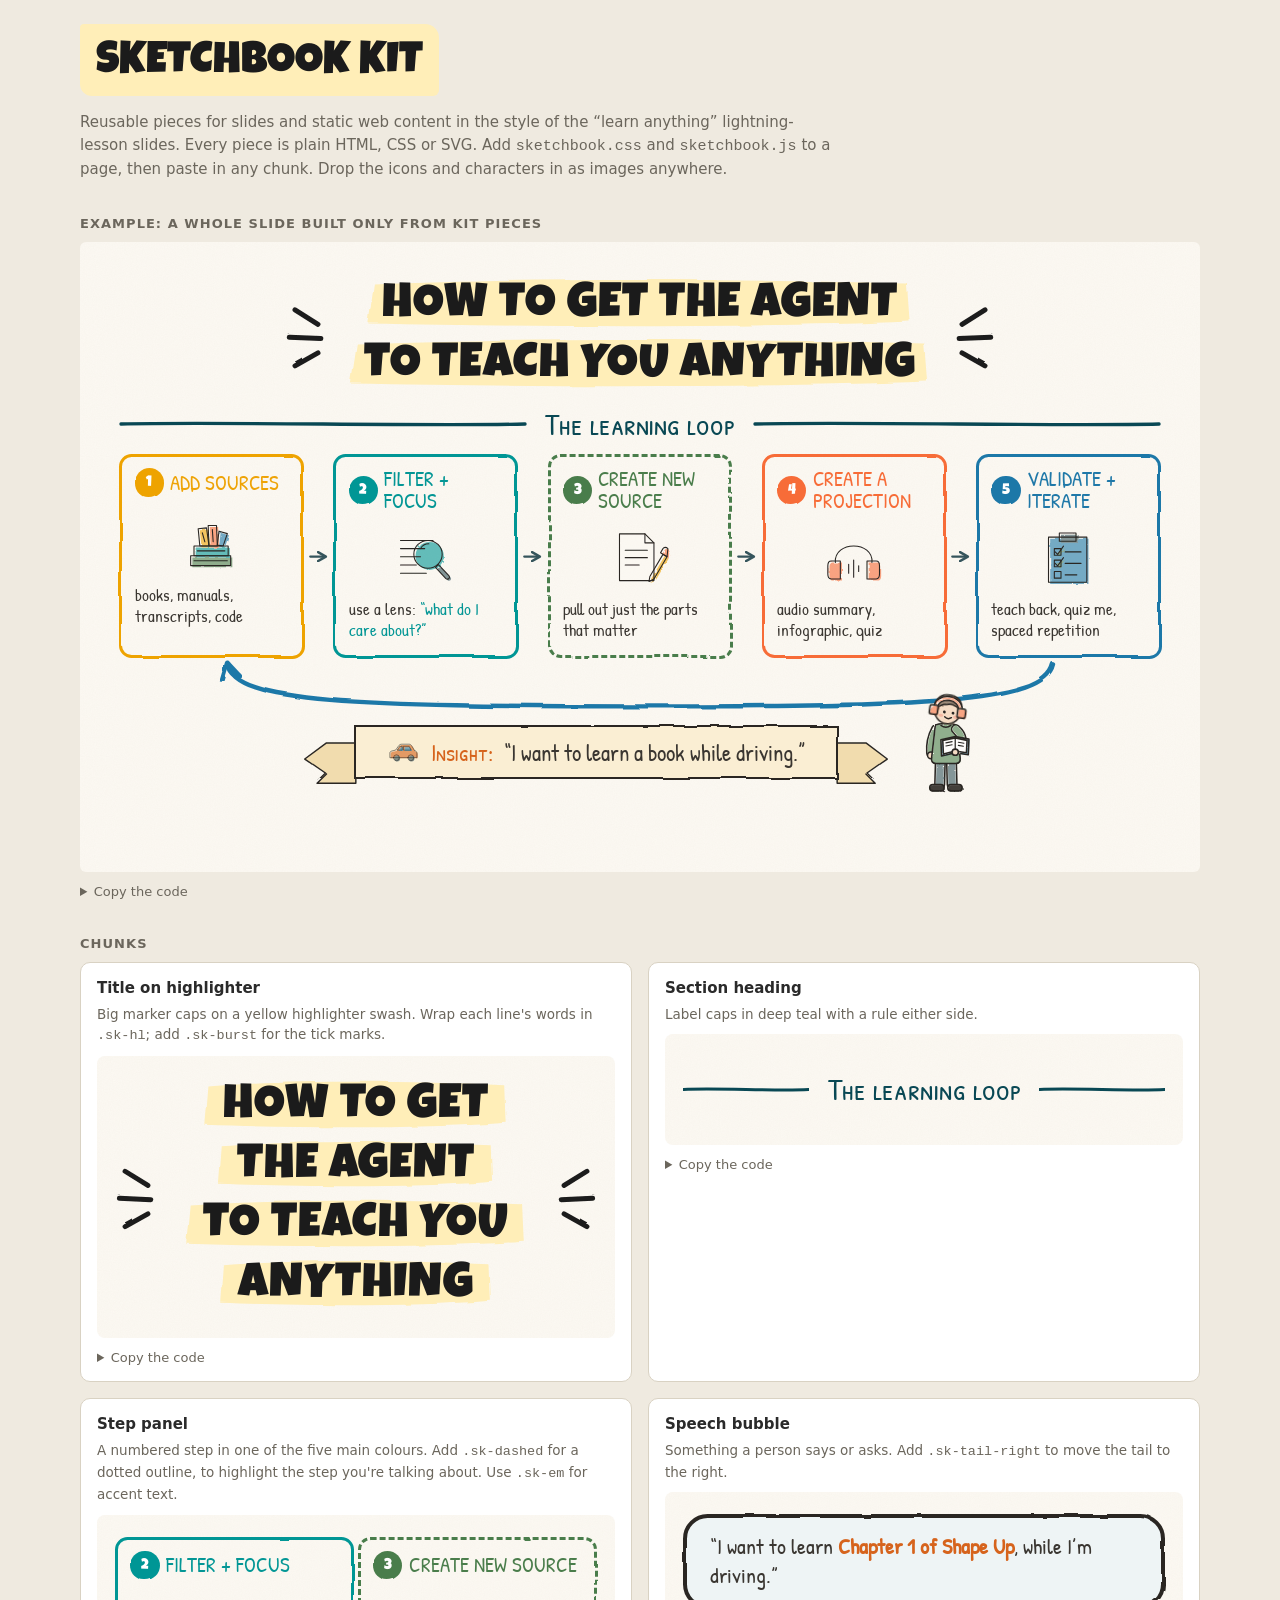
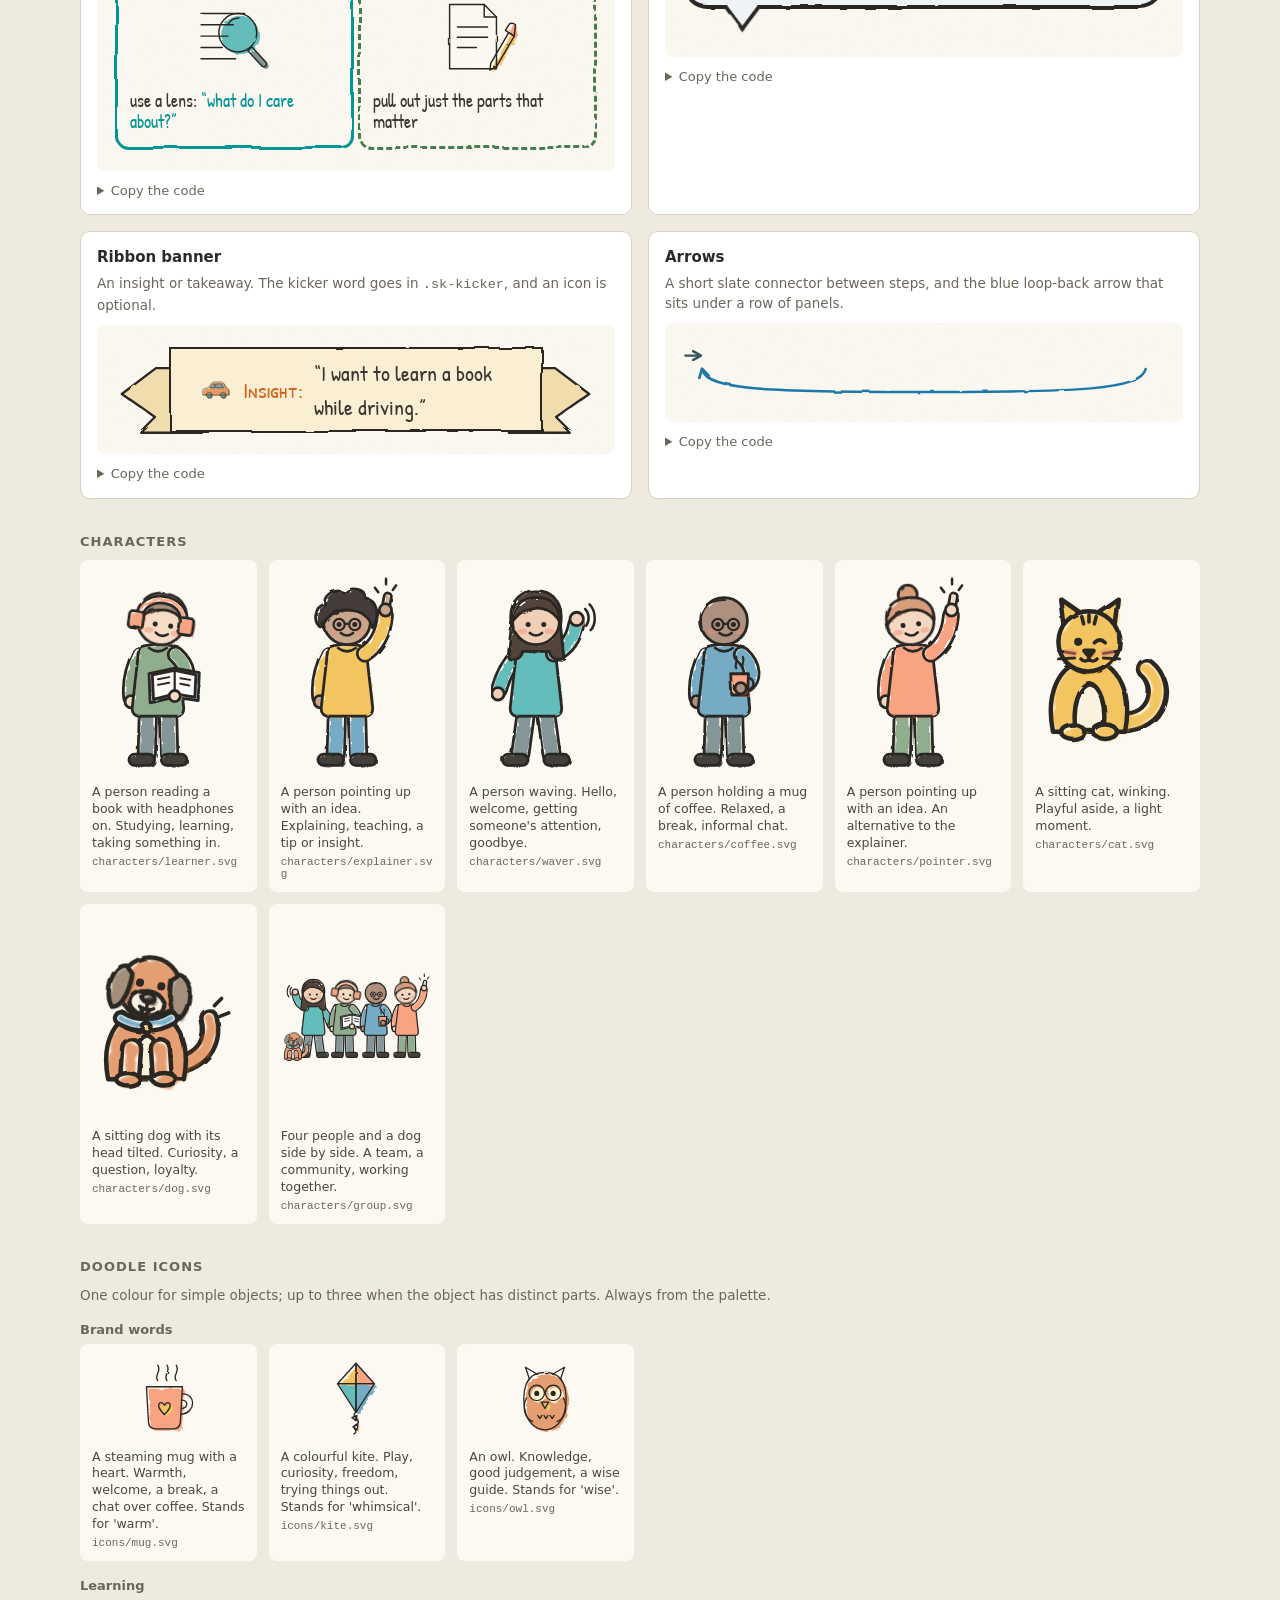
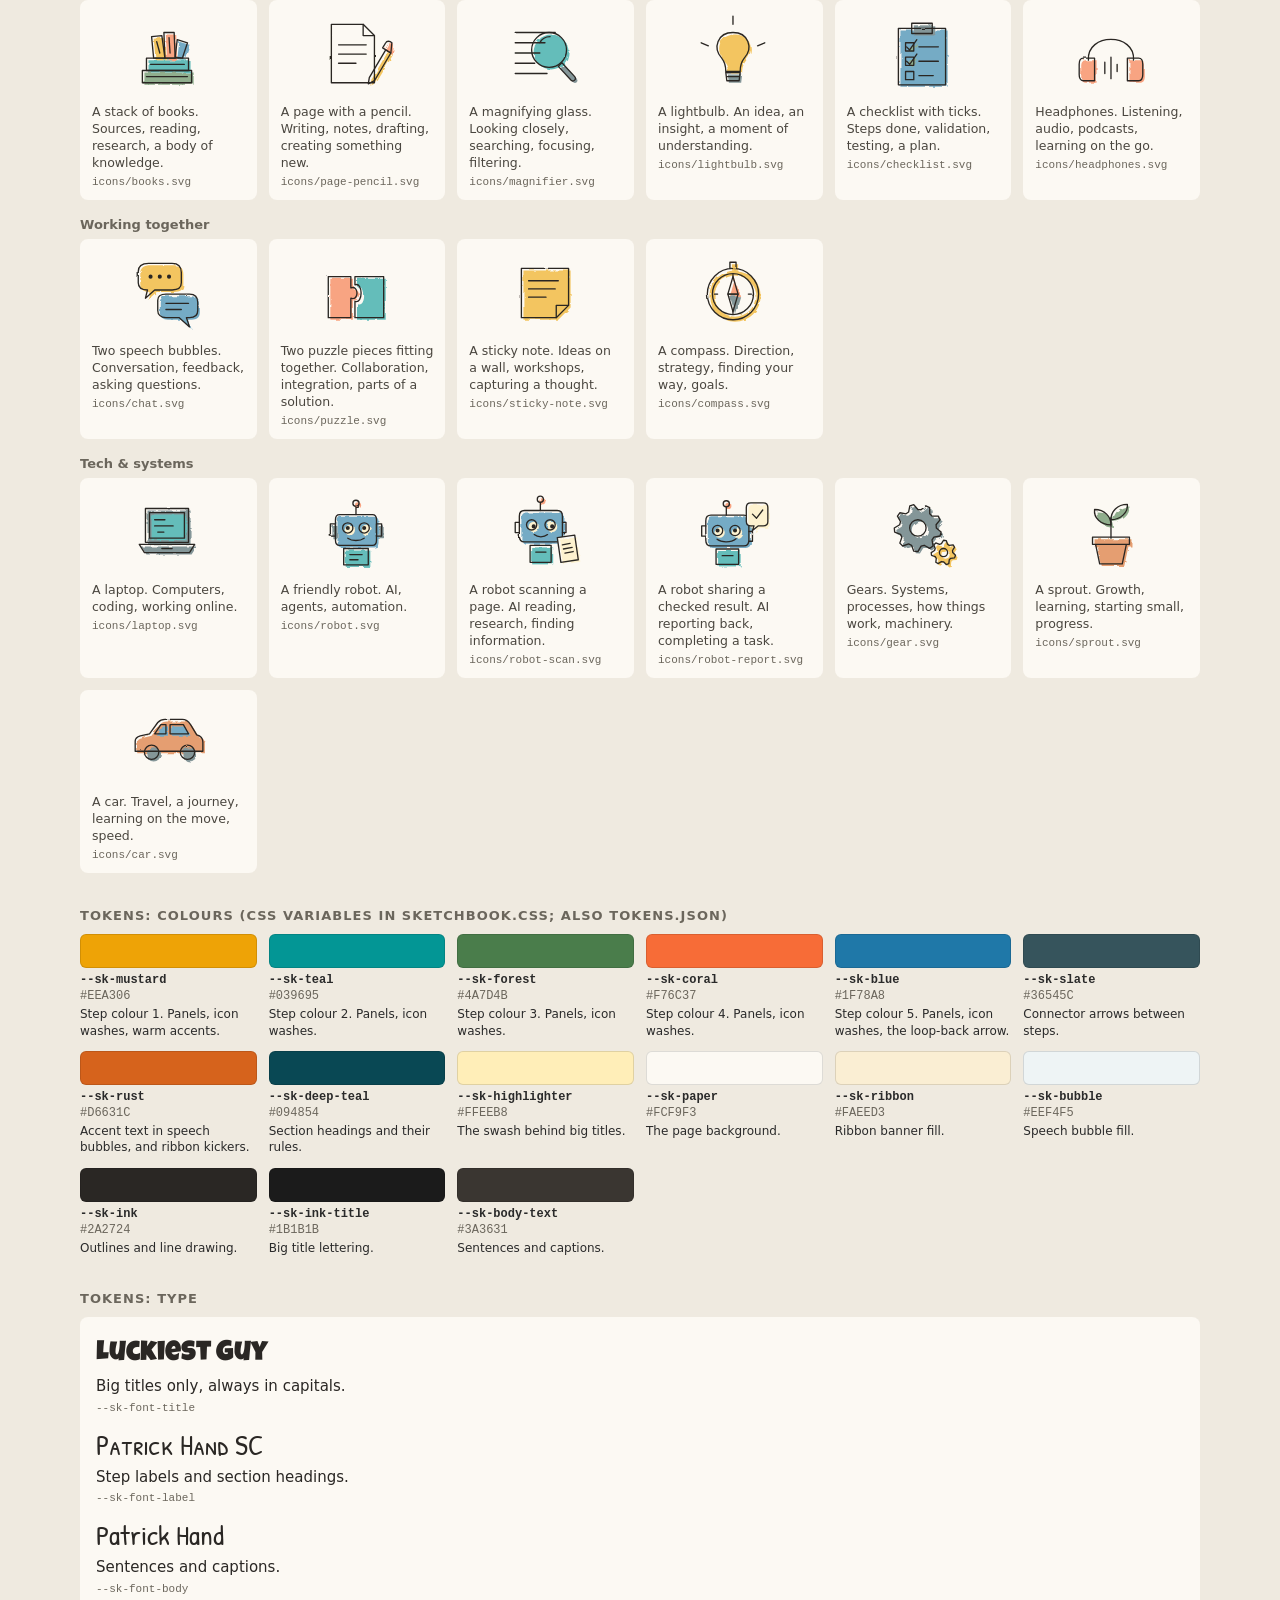
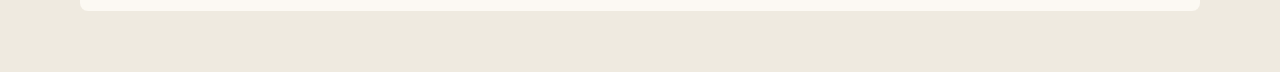
==== commit ec2f648a: "Add layered robot icon variations" ====
--- a/kit/index.html
+++ b/kit/index.html
@@ -168,7 +168,7 @@
 <h3 class="grp">Brand words</h3><div class="row"><figure><img src="icons/mug.svg" alt=""><figcaption>A steaming mug with a heart. Warmth, welcome, a break, a chat over coffee. Stands for &#x27;warm&#x27;.<code>icons/mug.svg</code></figcaption></figure><figure><img src="icons/kite.svg" alt=""><figcaption>A colourful kite. Play, curiosity, freedom, trying things out. Stands for &#x27;whimsical&#x27;.<code>icons/kite.svg</code></figcaption></figure><figure><img src="icons/owl.svg" alt=""><figcaption>An owl. Knowledge, good judgement, a wise guide. Stands for &#x27;wise&#x27;.<code>icons/owl.svg</code></figcaption></figure></div>
 <h3 class="grp">Learning</h3><div class="row"><figure><img src="icons/books.svg" alt=""><figcaption>A stack of books. Sources, reading, research, a body of knowledge.<code>icons/books.svg</code></figcaption></figure><figure><img src="icons/page-pencil.svg" alt=""><figcaption>A page with a pencil. Writing, notes, drafting, creating something new.<code>icons/page-pencil.svg</code></figcaption></figure><figure><img src="icons/magnifier.svg" alt=""><figcaption>A magnifying glass. Looking closely, searching, focusing, filtering.<code>icons/magnifier.svg</code></figcaption></figure><figure><img src="icons/lightbulb.svg" alt=""><figcaption>A lightbulb. An idea, an insight, a moment of understanding.<code>icons/lightbulb.svg</code></figcaption></figure><figure><img src="icons/checklist.svg" alt=""><figcaption>A checklist with ticks. Steps done, validation, testing, a plan.<code>icons/checklist.svg</code></figcaption></figure><figure><img src="icons/headphones.svg" alt=""><figcaption>Headphones. Listening, audio, podcasts, learning on the go.<code>icons/headphones.svg</code></figcaption></figure></div>
 <h3 class="grp">Working together</h3><div class="row"><figure><img src="icons/chat.svg" alt=""><figcaption>Two speech bubbles. Conversation, feedback, asking questions.<code>icons/chat.svg</code></figcaption></figure><figure><img src="icons/puzzle.svg" alt=""><figcaption>Two puzzle pieces fitting together. Collaboration, integration, parts of a solution.<code>icons/puzzle.svg</code></figcaption></figure><figure><img src="icons/sticky-note.svg" alt=""><figcaption>A sticky note. Ideas on a wall, workshops, capturing a thought.<code>icons/sticky-note.svg</code></figcaption></figure><figure><img src="icons/compass.svg" alt=""><figcaption>A compass. Direction, strategy, finding your way, goals.<code>icons/compass.svg</code></figcaption></figure></div>
-<h3 class="grp">Tech & systems</h3><div class="row"><figure><img src="icons/laptop.svg" alt=""><figcaption>A laptop. Computers, coding, working online.<code>icons/laptop.svg</code></figcaption></figure><figure><img src="icons/robot.svg" alt=""><figcaption>A friendly robot. AI, agents, automation.<code>icons/robot.svg</code></figcaption></figure><figure><img src="icons/gear.svg" alt=""><figcaption>Gears. Systems, processes, how things work, machinery.<code>icons/gear.svg</code></figcaption></figure><figure><img src="icons/sprout.svg" alt=""><figcaption>A sprout. Growth, learning, starting small, progress.<code>icons/sprout.svg</code></figcaption></figure><figure><img src="icons/car.svg" alt=""><figcaption>A car. Travel, a journey, learning on the move, speed.<code>icons/car.svg</code></figcaption></figure></div>
+<h3 class="grp">Tech & systems</h3><div class="row"><figure><img src="icons/laptop.svg" alt=""><figcaption>A laptop. Computers, coding, working online.<code>icons/laptop.svg</code></figcaption></figure><figure><img src="icons/robot.svg" alt=""><figcaption>A friendly robot. AI, agents, automation.<code>icons/robot.svg</code></figcaption></figure><figure><img src="icons/robot-scan.svg" alt=""><figcaption>A robot scanning a page. AI reading, research, finding information.<code>icons/robot-scan.svg</code></figcaption></figure><figure><img src="icons/robot-report.svg" alt=""><figcaption>A robot sharing a checked result. AI reporting back, completing a task.<code>icons/robot-report.svg</code></figcaption></figure><figure><img src="icons/gear.svg" alt=""><figcaption>Gears. Systems, processes, how things work, machinery.<code>icons/gear.svg</code></figcaption></figure><figure><img src="icons/sprout.svg" alt=""><figcaption>A sprout. Growth, learning, starting small, progress.<code>icons/sprout.svg</code></figcaption></figure><figure><img src="icons/car.svg" alt=""><figcaption>A car. Travel, a journey, learning on the move, speed.<code>icons/car.svg</code></figcaption></figure></div>
 
 <h2 class="g">Tokens: colours (CSS variables in sketchbook.css; also tokens.json)</h2>
 <div class="row"><div class="sw"><i style="background:#EEA306"></i><b>--sk-mustard</b><span>#EEA306</span><em>Step colour 1. Panels, icon washes, warm accents.</em></div><div class="sw"><i style="background:#039695"></i><b>--sk-teal</b><span>#039695</span><em>Step colour 2. Panels, icon washes.</em></div><div class="sw"><i style="background:#4A7D4B"></i><b>--sk-forest</b><span>#4A7D4B</span><em>Step colour 3. Panels, icon washes.</em></div><div class="sw"><i style="background:#F76C37"></i><b>--sk-coral</b><span>#F76C37</span><em>Step colour 4. Panels, icon washes.</em></div><div class="sw"><i style="background:#1F78A8"></i><b>--sk-blue</b><span>#1F78A8</span><em>Step colour 5. Panels, icon washes, the loop-back arrow.</em></div><div class="sw"><i style="background:#36545C"></i><b>--sk-slate</b><span>#36545C</span><em>Connector arrows between steps.</em></div><div class="sw"><i style="background:#D6631C"></i><b>--sk-rust</b><span>#D6631C</span><em>Accent text in speech bubbles, and ribbon kickers.</em></div><div class="sw"><i style="background:#094854"></i><b>--sk-deep-teal</b><span>#094854</span><em>Section headings and their rules.</em></div><div class="sw"><i style="background:#FFEEB8"></i><b>--sk-highlighter</b><span>#FFEEB8</span><em>The swash behind big titles.</em></div><div class="sw"><i style="background:#FCF9F3"></i><b>--sk-paper</b><span>#FCF9F3</span><em>The page background.</em></div><div class="sw"><i style="background:#FAEED3"></i><b>--sk-ribbon</b><span>#FAEED3</span><em>Ribbon banner fill.</em></div><div class="sw"><i style="background:#EEF4F5"></i><b>--sk-bubble</b><span>#EEF4F5</span><em>Speech bubble fill.</em></div><div class="sw"><i style="background:#2A2724"></i><b>--sk-ink</b><span>#2A2724</span><em>Outlines and line drawing.</em></div><div class="sw"><i style="background:#1B1B1B"></i><b>--sk-ink-title</b><span>#1B1B1B</span><em>Big title lettering.</em></div><div class="sw"><i style="background:#3A3631"></i><b>--sk-body-text</b><span>#3A3631</span><em>Sentences and captions.</em></div></div>
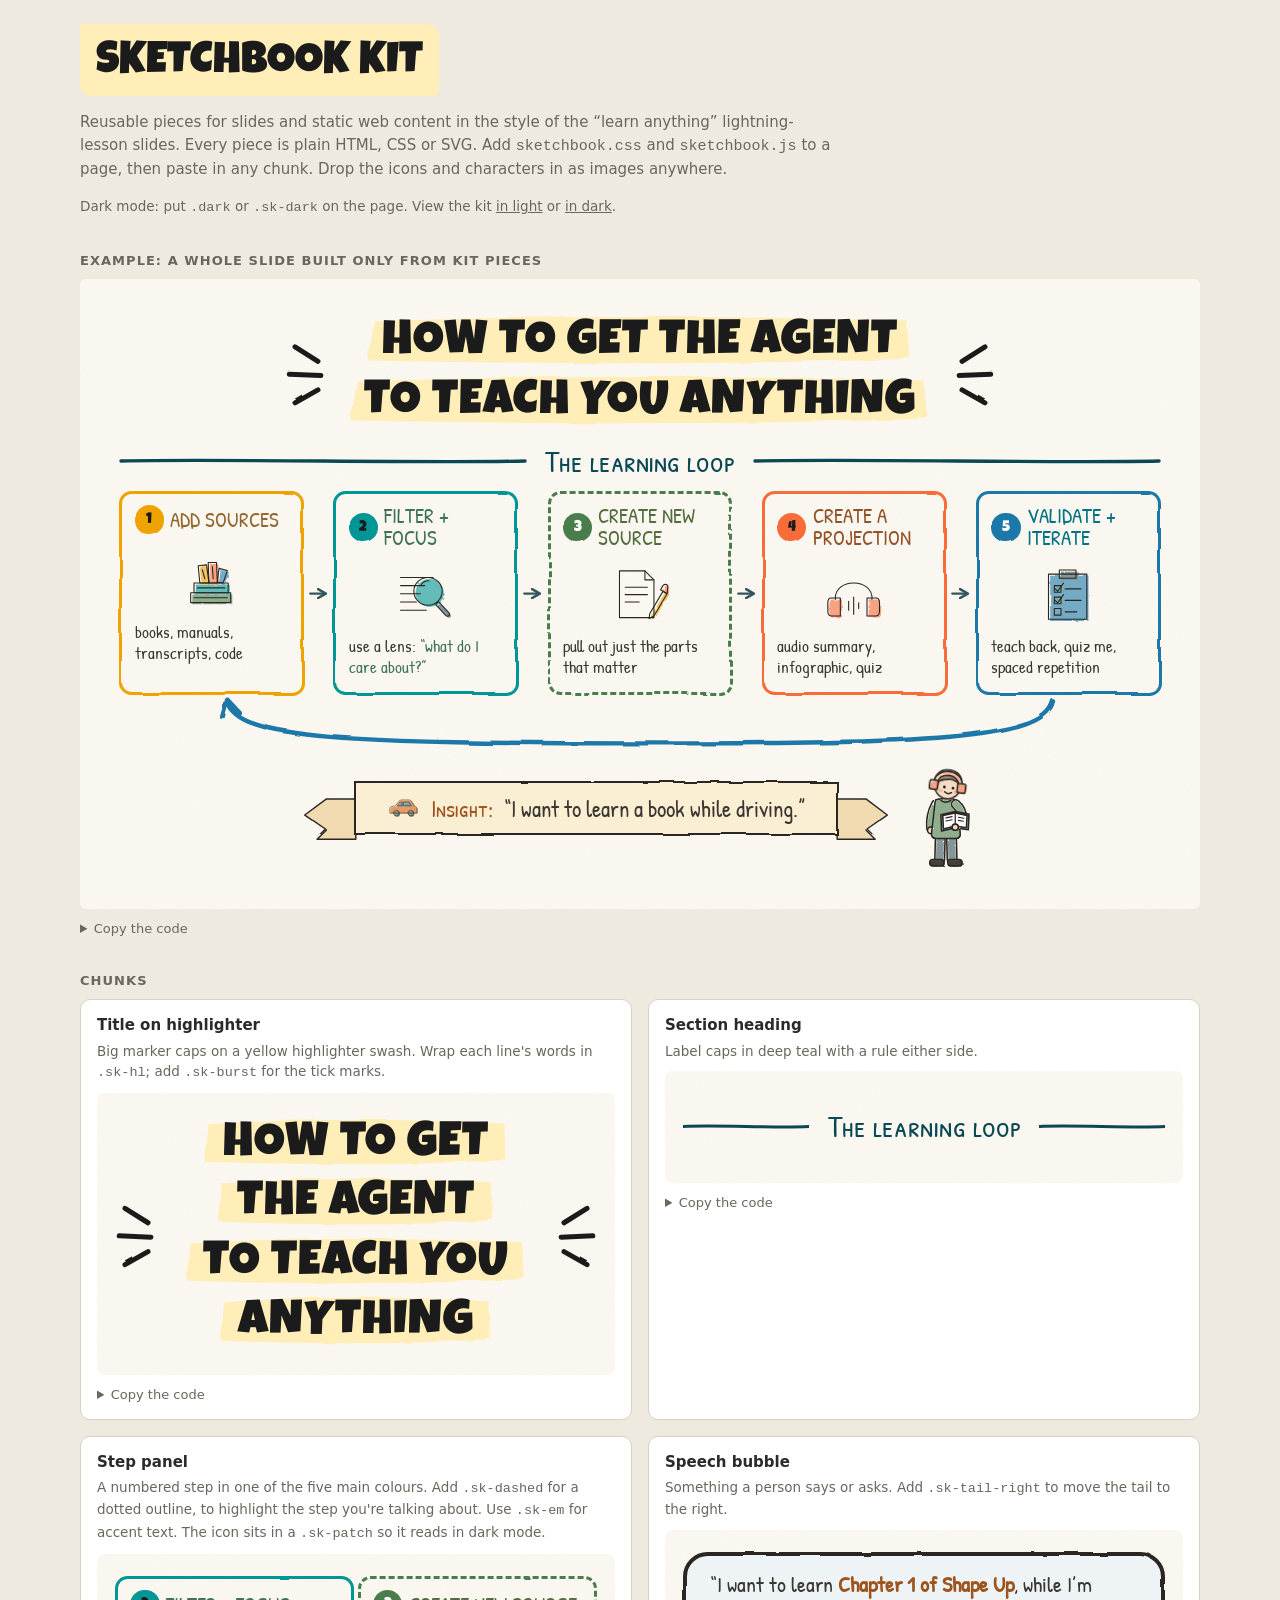
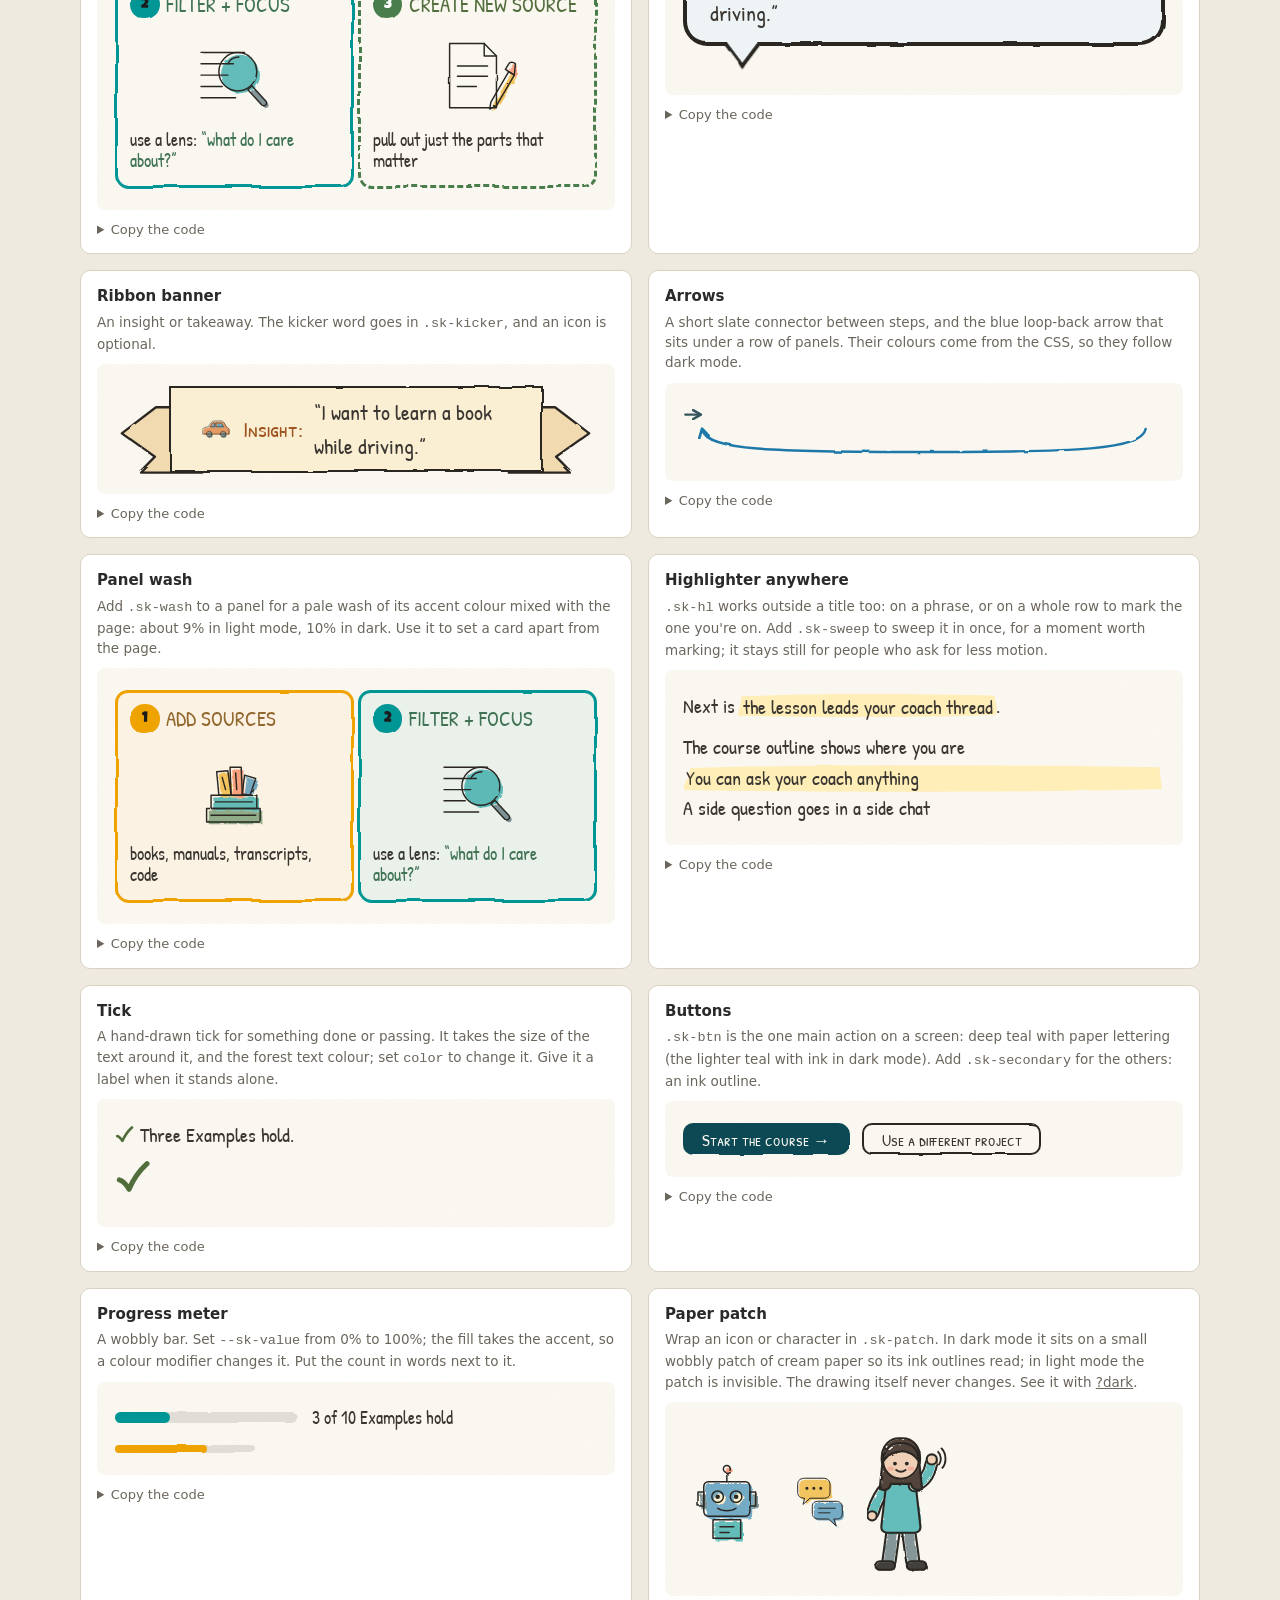
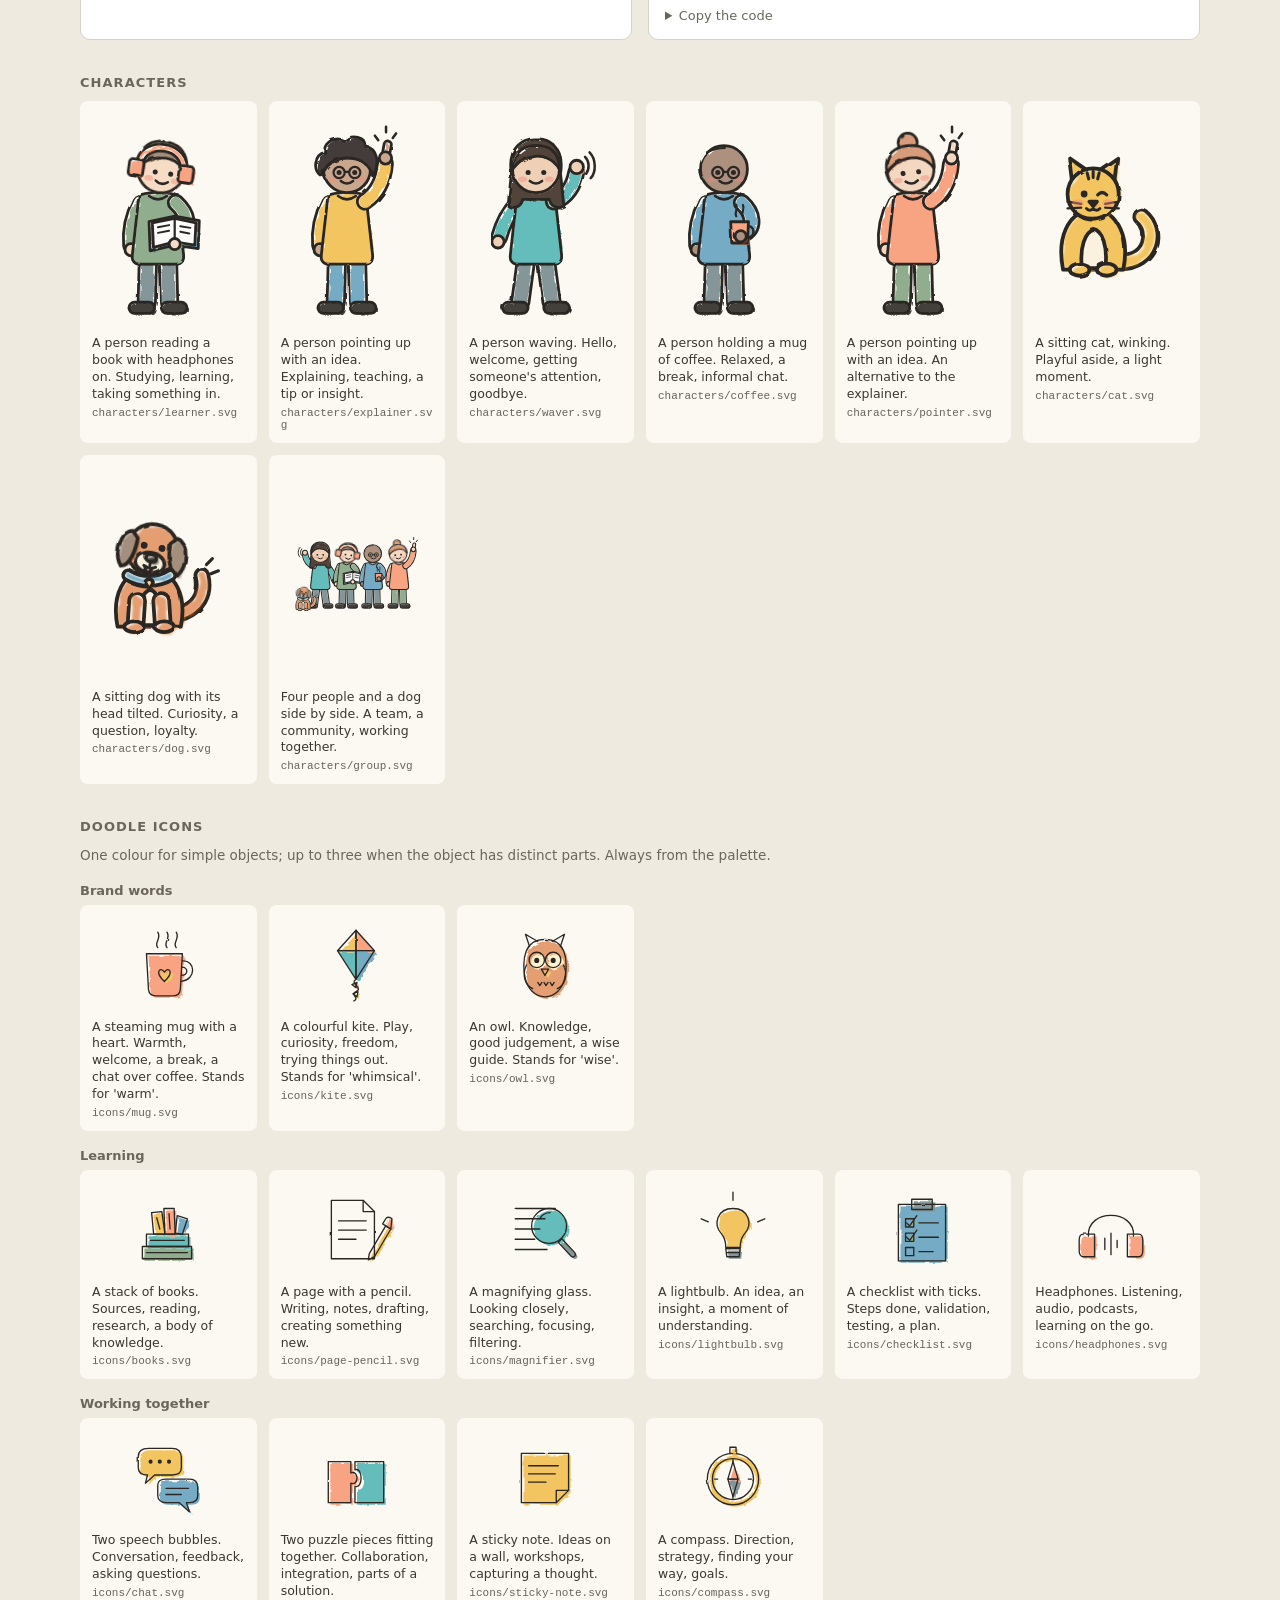
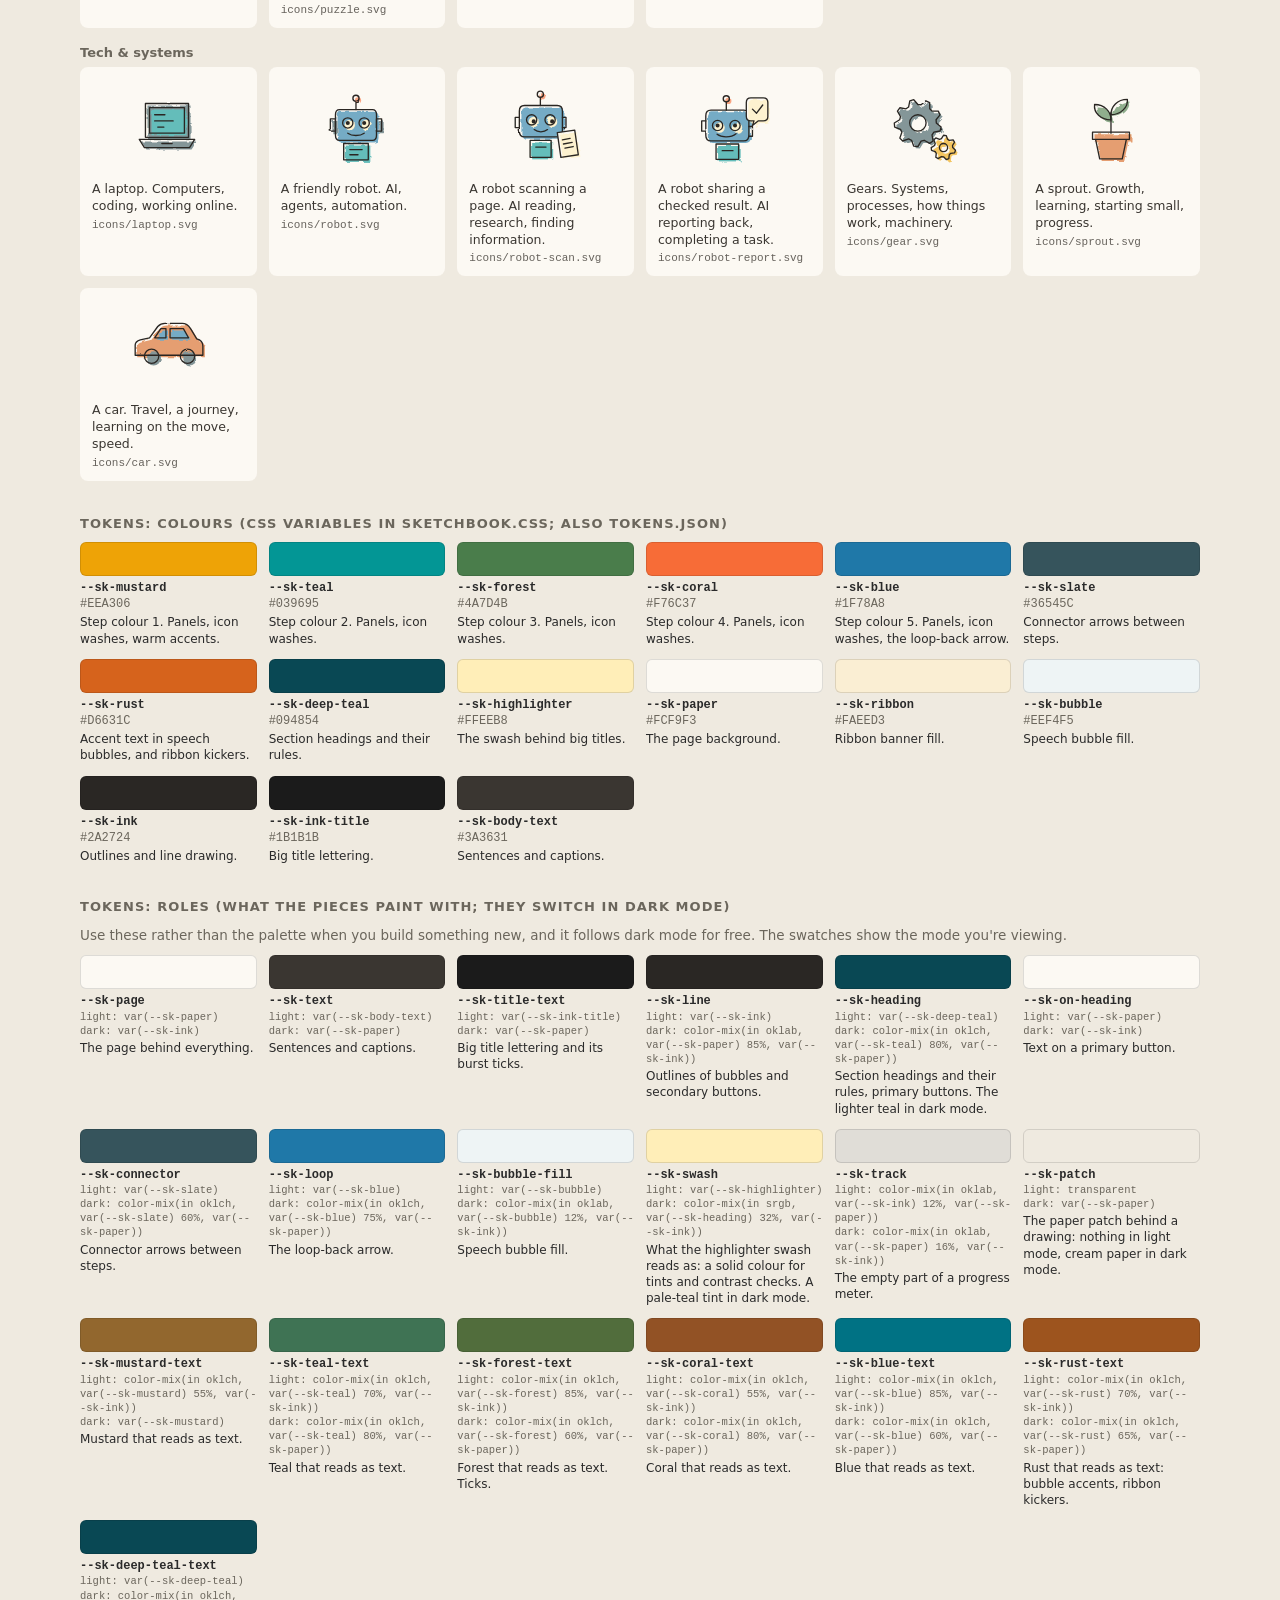
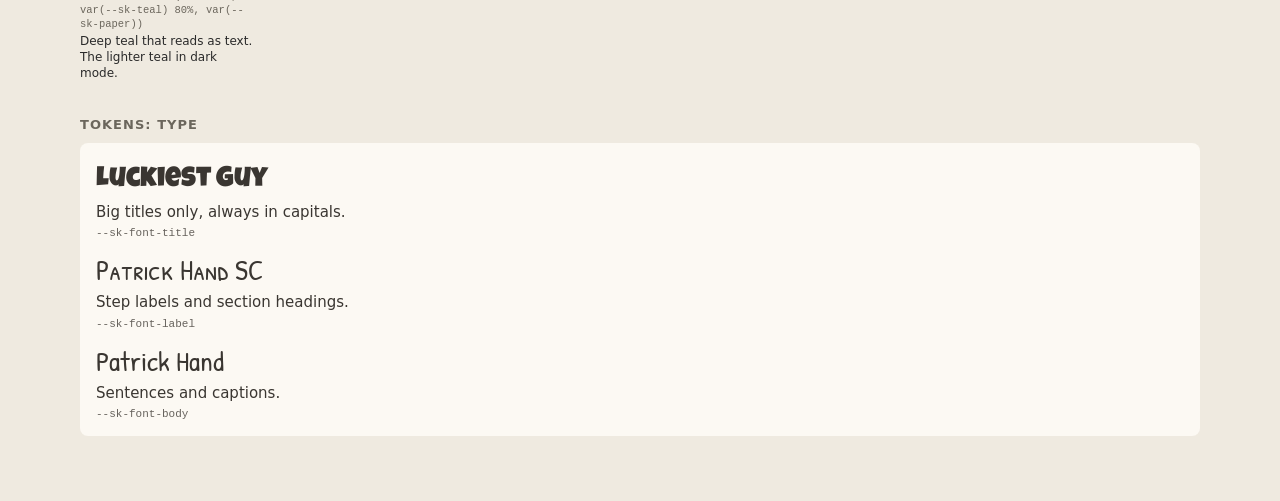
==== commit 6790d658: "Kit: dark mode, paper patch and six new pieces Adds role tokens (page, text, heading, the -text colo" ====
--- a/kit/index.html
+++ b/kit/index.html
@@ -3,6 +3,14 @@
 <title>Sketchbook Kit</title>
 <link rel="stylesheet" href="sketchbook.css">
 <script src="sketchbook.js" defer></script>
+<script>
+  // ?dark shows every piece in dark mode (.sk-dark on the page); ?light forces light.
+  (function () {
+    var q = location.search, r = document.documentElement;
+    if (/[?&]dark\b/.test(q)) { r.classList.add("sk-dark"); r.dataset.theme = "dark"; }
+    else if (/[?&]light\b/.test(q)) r.dataset.theme = "light";
+  })();
+</script>
 <style>
   :root { --g-bg:#efeae0; --g-fg:#2a2a2a; --g-muted:#6b665c; --g-card:#fff; --g-line:#d9d2c3; }
   @media (prefers-color-scheme: dark) { :root:not([data-theme="light"]) { --g-bg:#1c1b19; --g-fg:#ece7dc; --g-muted:#a39d90; --g-card:#262521; --g-line:#3a3833; } }
@@ -10,8 +18,9 @@
   * { box-sizing: border-box; }
   body { margin:0; background:var(--g-bg); color:var(--g-fg); font:15px/1.5 system-ui,sans-serif; padding:24px 16px 60px; }
   .wrap { max-width:1120px; margin:0 auto; }
-  header h1 { font-family:var(--sk-font-title); font-weight:400; font-size:44px; margin:0; color:var(--sk-ink-title); display:inline-block;
-               background:var(--sk-highlighter); padding:6px 16px 0; border-radius:4px 14px 6px 12px; }
+  header h1 { font-family:var(--sk-font-title); font-weight:400; font-size:44px; margin:0; color:var(--sk-title-text); display:inline-block;
+               background:var(--sk-swash); padding:6px 16px 0; border-radius:4px 14px 6px 12px; }
+  .modes { font-size:13.5px; color:var(--g-muted); } .modes a, .desc a { color:inherit; } .modes b { color:var(--g-fg); }
   header p { color:var(--g-muted); max-width:760px; }
   h2.g { font:700 13px/1 system-ui; letter-spacing:.08em; text-transform:uppercase; color:var(--g-muted); margin:36px 0 12px; }
   .chunks { display:grid; grid-template-columns:repeat(2,1fr); gap:16px; }
@@ -24,20 +33,23 @@
   details { margin-top:10px; } summary { cursor:pointer; font-size:13px; color:var(--g-muted); }
   pre { background:#1f1e1c; color:#ece7dc; padding:10px 12px; border-radius:6px; overflow:auto; font-size:12px; white-space:pre-wrap; word-break:break-word; }
   .row { display:grid; grid-template-columns:repeat(auto-fill,minmax(150px,1fr)); gap:12px; }
-  figure { margin:0; background:var(--sk-paper); border-radius:8px; padding:12px; text-align:center; }
+  figure { margin:0; background:var(--sk-page); border-radius:8px; padding:14px 12px 12px; text-align:center; }
+  figure .sk-patch { max-width:84%; margin:4px 0 8px; }
   figure img { width:80px; height:80px; } figure.char img { width:auto; height:200px; max-width:100%; object-fit:contain; }
-  figcaption { font:12.5px/1.35 system-ui,sans-serif; color:#4a463f; margin-top:6px; text-align:left; }
-  figcaption code, .fonts code { display:block; font:11px ui-monospace,monospace; color:#6b665c; margin-top:4px; overflow-wrap:anywhere; }
+  figcaption { font:12.5px/1.35 system-ui,sans-serif; color:var(--sk-text); margin-top:8px; text-align:left; }
+  figcaption code, .fonts code { display:block; font:11px ui-monospace,monospace; color:color-mix(in oklab, var(--sk-text) 75%, var(--sk-page)); margin-top:4px; overflow-wrap:anywhere; }
   .sw em { display:block; font:12px/1.35 system-ui,sans-serif; color:var(--g-fg); margin-top:2px; }
   .sw { font:12px/1.35 ui-monospace,monospace; } .sw i { display:block; height:34px; border-radius:6px; border:1px solid rgba(0,0,0,.12); margin-bottom:4px; }
-  .sw b { display:block; font-weight:600; } .sw span { color:var(--g-muted); }
+  .sw b { display:block; font-weight:600; } .sw span { color:var(--g-muted); overflow-wrap:anywhere; }
+  .roles .sw span { font-size:10.5px; display:block; }
   h3.grp { font:600 13px/1 system-ui; margin:18px 0 8px; color:var(--g-muted); }
-  .fonts { display:grid; gap:10px; background:var(--sk-paper); color:var(--sk-ink); padding:16px; border-radius:8px; }
+  .fonts { display:grid; gap:10px; background:var(--sk-page); color:var(--sk-text); padding:16px; border-radius:8px; }
 </style></head>
 <body><div class="wrap">
 <header><h1>SKETCHBOOK KIT</h1>
 <p>Reusable pieces for slides and static web content in the style of the “learn anything” lightning-lesson slides. Every piece is plain HTML, CSS or SVG.
-Add <code>sketchbook.css</code> and <code>sketchbook.js</code> to a page, then paste in any chunk. Drop the icons and characters in as images anywhere.</p></header>
+Add <code>sketchbook.css</code> and <code>sketchbook.js</code> to a page, then paste in any chunk. Drop the icons and characters in as images anywhere.</p>
+<p class="modes">Dark mode: put <code>.dark</code> or <code>.sk-dark</code> on the page. View the kit <a href="?light">in light</a> or <a href="?dark">in dark</a>.</p></header>
 
 <h2 class="g">Example: a whole slide built only from kit pieces</h2>
 <div class="sk-slide sk-paper"><div class="sk-slide-body">
@@ -46,38 +58,38 @@
   <div class="sk-row" style="font-size:.78em">
     <div class="sk-panel sk-mustard">
   <div class="sk-step"><span class="sk-num">1</span><span class="sk-label">Add sources</span></div>
-  <img src="icons/books.svg" alt="">
+  <span class="sk-patch"><img src="icons/books.svg" alt=""></span>
   <p>books, manuals, transcripts, code</p>
 </div>
-    <svg class="sk-arrow" viewBox="0 0 40 20" aria-hidden="true"><line x1="4" y1="10" x2="30" y2="10" stroke="#36545C" stroke-width="4" stroke-linecap="round" marker-end="url(#sk-head)" filter="url(#sk-wobble-line)"/></svg>
+    <svg class="sk-arrow" viewBox="0 0 40 20" aria-hidden="true"><line x1="4" y1="10" x2="30" y2="10" stroke-width="4" stroke-linecap="round" marker-end="url(#sk-head)" filter="url(#sk-wobble-line)"/></svg>
     <div class="sk-panel sk-teal">
   <div class="sk-step"><span class="sk-num">2</span><span class="sk-label">Filter + focus</span></div>
-  <img src="icons/magnifier.svg" alt="">
+  <span class="sk-patch"><img src="icons/magnifier.svg" alt=""></span>
   <p>use a lens: <span class="sk-em">“what do I care about?”</span></p>
 </div>
-    <svg class="sk-arrow" viewBox="0 0 40 20" aria-hidden="true"><line x1="4" y1="10" x2="30" y2="10" stroke="#36545C" stroke-width="4" stroke-linecap="round" marker-end="url(#sk-head)" filter="url(#sk-wobble-line)"/></svg>
+    <svg class="sk-arrow" viewBox="0 0 40 20" aria-hidden="true"><line x1="4" y1="10" x2="30" y2="10" stroke-width="4" stroke-linecap="round" marker-end="url(#sk-head)" filter="url(#sk-wobble-line)"/></svg>
     <div class="sk-panel sk-forest sk-dashed">
   <div class="sk-step"><span class="sk-num">3</span><span class="sk-label">Create new source</span></div>
-  <img src="icons/page-pencil.svg" alt="">
+  <span class="sk-patch"><img src="icons/page-pencil.svg" alt=""></span>
   <p>pull out just the parts that matter</p>
 </div>
-    <svg class="sk-arrow" viewBox="0 0 40 20" aria-hidden="true"><line x1="4" y1="10" x2="30" y2="10" stroke="#36545C" stroke-width="4" stroke-linecap="round" marker-end="url(#sk-head)" filter="url(#sk-wobble-line)"/></svg>
+    <svg class="sk-arrow" viewBox="0 0 40 20" aria-hidden="true"><line x1="4" y1="10" x2="30" y2="10" stroke-width="4" stroke-linecap="round" marker-end="url(#sk-head)" filter="url(#sk-wobble-line)"/></svg>
     <div class="sk-panel sk-coral">
   <div class="sk-step"><span class="sk-num">4</span><span class="sk-label">Create a projection</span></div>
-  <img src="icons/headphones.svg" alt="">
+  <span class="sk-patch"><img src="icons/headphones.svg" alt=""></span>
   <p>audio summary, infographic, quiz</p>
 </div>
-    <svg class="sk-arrow" viewBox="0 0 40 20" aria-hidden="true"><line x1="4" y1="10" x2="30" y2="10" stroke="#36545C" stroke-width="4" stroke-linecap="round" marker-end="url(#sk-head)" filter="url(#sk-wobble-line)"/></svg>
+    <svg class="sk-arrow" viewBox="0 0 40 20" aria-hidden="true"><line x1="4" y1="10" x2="30" y2="10" stroke-width="4" stroke-linecap="round" marker-end="url(#sk-head)" filter="url(#sk-wobble-line)"/></svg>
     <div class="sk-panel sk-blue">
   <div class="sk-step"><span class="sk-num">5</span><span class="sk-label">Validate + iterate</span></div>
-  <img src="icons/checklist.svg" alt="">
+  <span class="sk-patch"><img src="icons/checklist.svg" alt=""></span>
   <p>teach back, quiz me, spaced repetition</p>
 </div>
   </div>
-  <div style="margin:0 7% 0 7%"><svg class="sk-loop" viewBox="0 0 1000 70" aria-hidden="true"><path d="M960 6 C 950 50, 820 54, 500 54 C 180 54, 50 50, 40 8" fill="none" stroke="#1F78A8" stroke-width="5" stroke-linecap="round" marker-end="url(#sk-head)" filter="url(#sk-wobble-soft)"/></svg></div>
+  <div style="margin:0 7% 0 7%"><svg class="sk-loop" viewBox="0 0 1000 70" aria-hidden="true"><path d="M960 6 C 950 50, 820 54, 500 54 C 180 54, 50 50, 40 8" fill="none" stroke-width="5" stroke-linecap="round" marker-end="url(#sk-head)" filter="url(#sk-wobble-soft)"/></svg></div>
   <div style="display:flex;align-items:center;justify-content:center;gap:1.5em;margin-top:-.6em">
     <div class="sk-ribbon" style="font-size:1.3em"><img src="icons/car.svg" alt=""><span class="sk-kicker">Insight:</span> “I want to learn a book while driving.”</div>
-    <img src="characters/learner.svg" alt="" style="height:6.2em;margin-top:-1.5em">
+    <span class="sk-patch" style="margin-top:.6em"><img src="characters/learner.svg" alt="" style="height:6.2em"></span>
   </div>
 </div></div>
 <details><summary>Copy the code</summary><pre><code>&lt;div class=&quot;sk-slide sk-paper&quot;&gt;&lt;div class=&quot;sk-slide-body&quot;&gt;
@@ -86,92 +98,150 @@
   &lt;div class=&quot;sk-row&quot; style=&quot;font-size:.78em&quot;&gt;
     &lt;div class=&quot;sk-panel sk-mustard&quot;&gt;
   &lt;div class=&quot;sk-step&quot;&gt;&lt;span class=&quot;sk-num&quot;&gt;1&lt;/span&gt;&lt;span class=&quot;sk-label&quot;&gt;Add sources&lt;/span&gt;&lt;/div&gt;
-  &lt;img src=&quot;icons/books.svg&quot; alt=&quot;&quot;&gt;
+  &lt;span class=&quot;sk-patch&quot;&gt;&lt;img src=&quot;icons/books.svg&quot; alt=&quot;&quot;&gt;&lt;/span&gt;
   &lt;p&gt;books, manuals, transcripts, code&lt;/p&gt;
 &lt;/div&gt;
-    &lt;svg class=&quot;sk-arrow&quot; viewBox=&quot;0 0 40 20&quot; aria-hidden=&quot;true&quot;&gt;&lt;line x1=&quot;4&quot; y1=&quot;10&quot; x2=&quot;30&quot; y2=&quot;10&quot; stroke=&quot;#36545C&quot; stroke-width=&quot;4&quot; stroke-linecap=&quot;round&quot; marker-end=&quot;url(#sk-head)&quot; filter=&quot;url(#sk-wobble-line)&quot;/&gt;&lt;/svg&gt;
+    &lt;svg class=&quot;sk-arrow&quot; viewBox=&quot;0 0 40 20&quot; aria-hidden=&quot;true&quot;&gt;&lt;line x1=&quot;4&quot; y1=&quot;10&quot; x2=&quot;30&quot; y2=&quot;10&quot; stroke-width=&quot;4&quot; stroke-linecap=&quot;round&quot; marker-end=&quot;url(#sk-head)&quot; filter=&quot;url(#sk-wobble-line)&quot;/&gt;&lt;/svg&gt;
     &lt;div class=&quot;sk-panel sk-teal&quot;&gt;
   &lt;div class=&quot;sk-step&quot;&gt;&lt;span class=&quot;sk-num&quot;&gt;2&lt;/span&gt;&lt;span class=&quot;sk-label&quot;&gt;Filter + focus&lt;/span&gt;&lt;/div&gt;
-  &lt;img src=&quot;icons/magnifier.svg&quot; alt=&quot;&quot;&gt;
+  &lt;span class=&quot;sk-patch&quot;&gt;&lt;img src=&quot;icons/magnifier.svg&quot; alt=&quot;&quot;&gt;&lt;/span&gt;
   &lt;p&gt;use a lens: &lt;span class=&quot;sk-em&quot;&gt;“what do I care about?”&lt;/span&gt;&lt;/p&gt;
 &lt;/div&gt;
-    &lt;svg class=&quot;sk-arrow&quot; viewBox=&quot;0 0 40 20&quot; aria-hidden=&quot;true&quot;&gt;&lt;line x1=&quot;4&quot; y1=&quot;10&quot; x2=&quot;30&quot; y2=&quot;10&quot; stroke=&quot;#36545C&quot; stroke-width=&quot;4&quot; stroke-linecap=&quot;round&quot; marker-end=&quot;url(#sk-head)&quot; filter=&quot;url(#sk-wobble-line)&quot;/&gt;&lt;/svg&gt;
+    &lt;svg class=&quot;sk-arrow&quot; viewBox=&quot;0 0 40 20&quot; aria-hidden=&quot;true&quot;&gt;&lt;line x1=&quot;4&quot; y1=&quot;10&quot; x2=&quot;30&quot; y2=&quot;10&quot; stroke-width=&quot;4&quot; stroke-linecap=&quot;round&quot; marker-end=&quot;url(#sk-head)&quot; filter=&quot;url(#sk-wobble-line)&quot;/&gt;&lt;/svg&gt;
     &lt;div class=&quot;sk-panel sk-forest sk-dashed&quot;&gt;
   &lt;div class=&quot;sk-step&quot;&gt;&lt;span class=&quot;sk-num&quot;&gt;3&lt;/span&gt;&lt;span class=&quot;sk-label&quot;&gt;Create new source&lt;/span&gt;&lt;/div&gt;
-  &lt;img src=&quot;icons/page-pencil.svg&quot; alt=&quot;&quot;&gt;
+  &lt;span class=&quot;sk-patch&quot;&gt;&lt;img src=&quot;icons/page-pencil.svg&quot; alt=&quot;&quot;&gt;&lt;/span&gt;
   &lt;p&gt;pull out just the parts that matter&lt;/p&gt;
 &lt;/div&gt;
-    &lt;svg class=&quot;sk-arrow&quot; viewBox=&quot;0 0 40 20&quot; aria-hidden=&quot;true&quot;&gt;&lt;line x1=&quot;4&quot; y1=&quot;10&quot; x2=&quot;30&quot; y2=&quot;10&quot; stroke=&quot;#36545C&quot; stroke-width=&quot;4&quot; stroke-linecap=&quot;round&quot; marker-end=&quot;url(#sk-head)&quot; filter=&quot;url(#sk-wobble-line)&quot;/&gt;&lt;/svg&gt;
+    &lt;svg class=&quot;sk-arrow&quot; viewBox=&quot;0 0 40 20&quot; aria-hidden=&quot;true&quot;&gt;&lt;line x1=&quot;4&quot; y1=&quot;10&quot; x2=&quot;30&quot; y2=&quot;10&quot; stroke-width=&quot;4&quot; stroke-linecap=&quot;round&quot; marker-end=&quot;url(#sk-head)&quot; filter=&quot;url(#sk-wobble-line)&quot;/&gt;&lt;/svg&gt;
     &lt;div class=&quot;sk-panel sk-coral&quot;&gt;
   &lt;div class=&quot;sk-step&quot;&gt;&lt;span class=&quot;sk-num&quot;&gt;4&lt;/span&gt;&lt;span class=&quot;sk-label&quot;&gt;Create a projection&lt;/span&gt;&lt;/div&gt;
-  &lt;img src=&quot;icons/headphones.svg&quot; alt=&quot;&quot;&gt;
+  &lt;span class=&quot;sk-patch&quot;&gt;&lt;img src=&quot;icons/headphones.svg&quot; alt=&quot;&quot;&gt;&lt;/span&gt;
   &lt;p&gt;audio summary, infographic, quiz&lt;/p&gt;
 &lt;/div&gt;
-    &lt;svg class=&quot;sk-arrow&quot; viewBox=&quot;0 0 40 20&quot; aria-hidden=&quot;true&quot;&gt;&lt;line x1=&quot;4&quot; y1=&quot;10&quot; x2=&quot;30&quot; y2=&quot;10&quot; stroke=&quot;#36545C&quot; stroke-width=&quot;4&quot; stroke-linecap=&quot;round&quot; marker-end=&quot;url(#sk-head)&quot; filter=&quot;url(#sk-wobble-line)&quot;/&gt;&lt;/svg&gt;
+    &lt;svg class=&quot;sk-arrow&quot; viewBox=&quot;0 0 40 20&quot; aria-hidden=&quot;true&quot;&gt;&lt;line x1=&quot;4&quot; y1=&quot;10&quot; x2=&quot;30&quot; y2=&quot;10&quot; stroke-width=&quot;4&quot; stroke-linecap=&quot;round&quot; marker-end=&quot;url(#sk-head)&quot; filter=&quot;url(#sk-wobble-line)&quot;/&gt;&lt;/svg&gt;
     &lt;div class=&quot;sk-panel sk-blue&quot;&gt;
   &lt;div class=&quot;sk-step&quot;&gt;&lt;span class=&quot;sk-num&quot;&gt;5&lt;/span&gt;&lt;span class=&quot;sk-label&quot;&gt;Validate + iterate&lt;/span&gt;&lt;/div&gt;
-  &lt;img src=&quot;icons/checklist.svg&quot; alt=&quot;&quot;&gt;
+  &lt;span class=&quot;sk-patch&quot;&gt;&lt;img src=&quot;icons/checklist.svg&quot; alt=&quot;&quot;&gt;&lt;/span&gt;
   &lt;p&gt;teach back, quiz me, spaced repetition&lt;/p&gt;
 &lt;/div&gt;
   &lt;/div&gt;
-  &lt;div style=&quot;margin:0 7% 0 7%&quot;&gt;&lt;svg class=&quot;sk-loop&quot; viewBox=&quot;0 0 1000 70&quot; aria-hidden=&quot;true&quot;&gt;&lt;path d=&quot;M960 6 C 950 50, 820 54, 500 54 C 180 54, 50 50, 40 8&quot; fill=&quot;none&quot; stroke=&quot;#1F78A8&quot; stroke-width=&quot;5&quot; stroke-linecap=&quot;round&quot; marker-end=&quot;url(#sk-head)&quot; filter=&quot;url(#sk-wobble-soft)&quot;/&gt;&lt;/svg&gt;&lt;/div&gt;
+  &lt;div style=&quot;margin:0 7% 0 7%&quot;&gt;&lt;svg class=&quot;sk-loop&quot; viewBox=&quot;0 0 1000 70&quot; aria-hidden=&quot;true&quot;&gt;&lt;path d=&quot;M960 6 C 950 50, 820 54, 500 54 C 180 54, 50 50, 40 8&quot; fill=&quot;none&quot; stroke-width=&quot;5&quot; stroke-linecap=&quot;round&quot; marker-end=&quot;url(#sk-head)&quot; filter=&quot;url(#sk-wobble-soft)&quot;/&gt;&lt;/svg&gt;&lt;/div&gt;
   &lt;div style=&quot;display:flex;align-items:center;justify-content:center;gap:1.5em;margin-top:-.6em&quot;&gt;
     &lt;div class=&quot;sk-ribbon&quot; style=&quot;font-size:1.3em&quot;&gt;&lt;img src=&quot;icons/car.svg&quot; alt=&quot;&quot;&gt;&lt;span class=&quot;sk-kicker&quot;&gt;Insight:&lt;/span&gt; “I want to learn a book while driving.”&lt;/div&gt;
-    &lt;img src=&quot;characters/learner.svg&quot; alt=&quot;&quot; style=&quot;height:6.2em;margin-top:-1.5em&quot;&gt;
+    &lt;span class=&quot;sk-patch&quot; style=&quot;margin-top:.6em&quot;&gt;&lt;img src=&quot;characters/learner.svg&quot; alt=&quot;&quot; style=&quot;height:6.2em&quot;&gt;&lt;/span&gt;
   &lt;/div&gt;
 &lt;/div&gt;&lt;/div&gt;</code></pre></details>
 
 <h2 class="g">Chunks</h2>
 <div class="chunks"><section class="chunk"><h3>Title on highlighter</h3><p class="desc">Big marker caps on a yellow highlighter swash. Wrap each line's words in <code>.sk-hl</code>; add <code>.sk-burst</code> for the tick marks.</p><div class="demo sk-paper"><h1 class="sk-title"><span class="sk-burst"><span class="sk-hl">How to get the agent</span><br><span class="sk-hl">to teach you anything</span></span></h1></div><details><summary>Copy the code</summary><pre><code>&lt;h1 class=&quot;sk-title&quot;&gt;&lt;span class=&quot;sk-burst&quot;&gt;&lt;span class=&quot;sk-hl&quot;&gt;How to get the agent&lt;/span&gt;&lt;br&gt;&lt;span class=&quot;sk-hl&quot;&gt;to teach you anything&lt;/span&gt;&lt;/span&gt;&lt;/h1&gt;</code></pre></details></section>
 <section class="chunk"><h3>Section heading</h3><p class="desc">Label caps in deep teal with a rule either side.</p><div class="demo sk-paper"><h2 class="sk-section">The learning loop</h2></div><details><summary>Copy the code</summary><pre><code>&lt;h2 class=&quot;sk-section&quot;&gt;The learning loop&lt;/h2&gt;</code></pre></details></section>
-<section class="chunk"><h3>Step panel</h3><p class="desc">A numbered step in one of the five main colours. Add <code>.sk-dashed</code> for a dotted outline, to highlight the step you're talking about. Use <code>.sk-em</code> for accent text.</p><div class="demo sk-paper"><div class="sk-row">
+<section class="chunk"><h3>Step panel</h3><p class="desc">A numbered step in one of the five main colours. Add <code>.sk-dashed</code> for a dotted outline, to highlight the step you're talking about. Use <code>.sk-em</code> for accent text. The icon sits in a <code>.sk-patch</code> so it reads in dark mode.</p><div class="demo sk-paper"><div class="sk-row">
 <div class="sk-panel sk-teal">
   <div class="sk-step"><span class="sk-num">2</span><span class="sk-label">Filter + focus</span></div>
-  <img src="icons/magnifier.svg" alt="">
+  <span class="sk-patch"><img src="icons/magnifier.svg" alt=""></span>
   <p>use a lens: <span class="sk-em">“what do I care about?”</span></p>
 </div>
 <div class="sk-panel sk-forest sk-dashed">
   <div class="sk-step"><span class="sk-num">3</span><span class="sk-label">Create new source</span></div>
-  <img src="icons/page-pencil.svg" alt="">
+  <span class="sk-patch"><img src="icons/page-pencil.svg" alt=""></span>
   <p>pull out just the parts that matter</p>
 </div>
 </div></div><details><summary>Copy the code</summary><pre><code>&lt;div class=&quot;sk-row&quot;&gt;
 &lt;div class=&quot;sk-panel sk-teal&quot;&gt;
   &lt;div class=&quot;sk-step&quot;&gt;&lt;span class=&quot;sk-num&quot;&gt;2&lt;/span&gt;&lt;span class=&quot;sk-label&quot;&gt;Filter + focus&lt;/span&gt;&lt;/div&gt;
-  &lt;img src=&quot;icons/magnifier.svg&quot; alt=&quot;&quot;&gt;
+  &lt;span class=&quot;sk-patch&quot;&gt;&lt;img src=&quot;icons/magnifier.svg&quot; alt=&quot;&quot;&gt;&lt;/span&gt;
   &lt;p&gt;use a lens: &lt;span class=&quot;sk-em&quot;&gt;“what do I care about?”&lt;/span&gt;&lt;/p&gt;
 &lt;/div&gt;
 &lt;div class=&quot;sk-panel sk-forest sk-dashed&quot;&gt;
   &lt;div class=&quot;sk-step&quot;&gt;&lt;span class=&quot;sk-num&quot;&gt;3&lt;/span&gt;&lt;span class=&quot;sk-label&quot;&gt;Create new source&lt;/span&gt;&lt;/div&gt;
-  &lt;img src=&quot;icons/page-pencil.svg&quot; alt=&quot;&quot;&gt;
+  &lt;span class=&quot;sk-patch&quot;&gt;&lt;img src=&quot;icons/page-pencil.svg&quot; alt=&quot;&quot;&gt;&lt;/span&gt;
   &lt;p&gt;pull out just the parts that matter&lt;/p&gt;
 &lt;/div&gt;
 &lt;/div&gt;</code></pre></details></section>
 <section class="chunk"><h3>Speech bubble</h3><p class="desc">Something a person says or asks. Add <code>.sk-tail-right</code> to move the tail to the right.</p><div class="demo sk-paper"><div class="sk-bubble">“I want to learn <span class="sk-em">Chapter 1 of Shape Up</span>, while I’m driving.”</div></div><details><summary>Copy the code</summary><pre><code>&lt;div class=&quot;sk-bubble&quot;&gt;“I want to learn &lt;span class=&quot;sk-em&quot;&gt;Chapter 1 of Shape Up&lt;/span&gt;, while I’m driving.”&lt;/div&gt;</code></pre></details></section>
 <section class="chunk"><h3>Ribbon banner</h3><p class="desc">An insight or takeaway. The kicker word goes in <code>.sk-kicker</code>, and an icon is optional.</p><div class="demo sk-paper"><div class="sk-ribbon"><img src="icons/car.svg" alt=""><span class="sk-kicker">Insight:</span> “I want to learn a book while driving.”</div></div><details><summary>Copy the code</summary><pre><code>&lt;div class=&quot;sk-ribbon&quot;&gt;&lt;img src=&quot;icons/car.svg&quot; alt=&quot;&quot;&gt;&lt;span class=&quot;sk-kicker&quot;&gt;Insight:&lt;/span&gt; “I want to learn a book while driving.”&lt;/div&gt;</code></pre></details></section>
-<section class="chunk"><h3>Arrows</h3><p class="desc">A short slate connector between steps, and the blue loop-back arrow that sits under a row of panels.</p><div class="demo sk-paper"><svg class="sk-arrow" viewBox="0 0 40 20" aria-hidden="true"><line x1="4" y1="10" x2="30" y2="10" stroke="#36545C" stroke-width="4" stroke-linecap="round" marker-end="url(#sk-head)" filter="url(#sk-wobble-line)"/></svg>
-<svg class="sk-loop" viewBox="0 0 1000 70" aria-hidden="true"><path d="M960 6 C 950 50, 820 54, 500 54 C 180 54, 50 50, 40 8" fill="none" stroke="#1F78A8" stroke-width="5" stroke-linecap="round" marker-end="url(#sk-head)" filter="url(#sk-wobble-soft)"/></svg></div><details><summary>Copy the code</summary><pre><code>&lt;svg class=&quot;sk-arrow&quot; viewBox=&quot;0 0 40 20&quot; aria-hidden=&quot;true&quot;&gt;&lt;line x1=&quot;4&quot; y1=&quot;10&quot; x2=&quot;30&quot; y2=&quot;10&quot; stroke=&quot;#36545C&quot; stroke-width=&quot;4&quot; stroke-linecap=&quot;round&quot; marker-end=&quot;url(#sk-head)&quot; filter=&quot;url(#sk-wobble-line)&quot;/&gt;&lt;/svg&gt;
-&lt;svg class=&quot;sk-loop&quot; viewBox=&quot;0 0 1000 70&quot; aria-hidden=&quot;true&quot;&gt;&lt;path d=&quot;M960 6 C 950 50, 820 54, 500 54 C 180 54, 50 50, 40 8&quot; fill=&quot;none&quot; stroke=&quot;#1F78A8&quot; stroke-width=&quot;5&quot; stroke-linecap=&quot;round&quot; marker-end=&quot;url(#sk-head)&quot; filter=&quot;url(#sk-wobble-soft)&quot;/&gt;&lt;/svg&gt;</code></pre></details></section></div>
+<section class="chunk"><h3>Arrows</h3><p class="desc">A short slate connector between steps, and the blue loop-back arrow that sits under a row of panels. Their colours come from the CSS, so they follow dark mode.</p><div class="demo sk-paper"><svg class="sk-arrow" viewBox="0 0 40 20" aria-hidden="true"><line x1="4" y1="10" x2="30" y2="10" stroke-width="4" stroke-linecap="round" marker-end="url(#sk-head)" filter="url(#sk-wobble-line)"/></svg>
+<svg class="sk-loop" viewBox="0 0 1000 70" aria-hidden="true"><path d="M960 6 C 950 50, 820 54, 500 54 C 180 54, 50 50, 40 8" fill="none" stroke-width="5" stroke-linecap="round" marker-end="url(#sk-head)" filter="url(#sk-wobble-soft)"/></svg></div><details><summary>Copy the code</summary><pre><code>&lt;svg class=&quot;sk-arrow&quot; viewBox=&quot;0 0 40 20&quot; aria-hidden=&quot;true&quot;&gt;&lt;line x1=&quot;4&quot; y1=&quot;10&quot; x2=&quot;30&quot; y2=&quot;10&quot; stroke-width=&quot;4&quot; stroke-linecap=&quot;round&quot; marker-end=&quot;url(#sk-head)&quot; filter=&quot;url(#sk-wobble-line)&quot;/&gt;&lt;/svg&gt;
+&lt;svg class=&quot;sk-loop&quot; viewBox=&quot;0 0 1000 70&quot; aria-hidden=&quot;true&quot;&gt;&lt;path d=&quot;M960 6 C 950 50, 820 54, 500 54 C 180 54, 50 50, 40 8&quot; fill=&quot;none&quot; stroke-width=&quot;5&quot; stroke-linecap=&quot;round&quot; marker-end=&quot;url(#sk-head)&quot; filter=&quot;url(#sk-wobble-soft)&quot;/&gt;&lt;/svg&gt;</code></pre></details></section>
+<section class="chunk"><h3>Panel wash</h3><p class="desc">Add <code>.sk-wash</code> to a panel for a pale wash of its accent colour mixed with the page: about 9% in light mode, 10% in dark. Use it to set a card apart from the page.</p><div class="demo sk-paper"><div class="sk-row">
+<div class="sk-panel sk-mustard sk-wash">
+  <div class="sk-step"><span class="sk-num">1</span><span class="sk-label">Add sources</span></div>
+  <span class="sk-patch"><img src="icons/books.svg" alt=""></span>
+  <p>books, manuals, transcripts, code</p>
+</div>
+<div class="sk-panel sk-teal sk-wash">
+  <div class="sk-step"><span class="sk-num">2</span><span class="sk-label">Filter + focus</span></div>
+  <span class="sk-patch"><img src="icons/magnifier.svg" alt=""></span>
+  <p>use a lens: <span class="sk-em">“what do I care about?”</span></p>
+</div>
+</div></div><details><summary>Copy the code</summary><pre><code>&lt;div class=&quot;sk-row&quot;&gt;
+&lt;div class=&quot;sk-panel sk-mustard sk-wash&quot;&gt;
+  &lt;div class=&quot;sk-step&quot;&gt;&lt;span class=&quot;sk-num&quot;&gt;1&lt;/span&gt;&lt;span class=&quot;sk-label&quot;&gt;Add sources&lt;/span&gt;&lt;/div&gt;
+  &lt;span class=&quot;sk-patch&quot;&gt;&lt;img src=&quot;icons/books.svg&quot; alt=&quot;&quot;&gt;&lt;/span&gt;
+  &lt;p&gt;books, manuals, transcripts, code&lt;/p&gt;
+&lt;/div&gt;
+&lt;div class=&quot;sk-panel sk-teal sk-wash&quot;&gt;
+  &lt;div class=&quot;sk-step&quot;&gt;&lt;span class=&quot;sk-num&quot;&gt;2&lt;/span&gt;&lt;span class=&quot;sk-label&quot;&gt;Filter + focus&lt;/span&gt;&lt;/div&gt;
+  &lt;span class=&quot;sk-patch&quot;&gt;&lt;img src=&quot;icons/magnifier.svg&quot; alt=&quot;&quot;&gt;&lt;/span&gt;
+  &lt;p&gt;use a lens: &lt;span class=&quot;sk-em&quot;&gt;“what do I care about?”&lt;/span&gt;&lt;/p&gt;
+&lt;/div&gt;
+&lt;/div&gt;</code></pre></details></section>
+<section class="chunk"><h3>Highlighter anywhere</h3><p class="desc"><code>.sk-hl</code> works outside a title too: on a phrase, or on a whole row to mark the one you're on. Add <code>.sk-sweep</code> to sweep it in once, for a moment worth marking; it stays still for people who ask for less motion.</p><div class="demo sk-paper"><p style="font-size:1.4em;margin:0 0 .6em">Next is <span class="sk-hl">the lesson leads your coach thread</span>.</p>
+<div style="font-size:1.4em">
+  <div>The course outline shows where you are</div>
+  <div class="sk-hl sk-sweep">You can ask your coach anything</div>
+  <div>A side question goes in a side chat</div>
+</div></div><details><summary>Copy the code</summary><pre><code>&lt;p style=&quot;font-size:1.4em;margin:0 0 .6em&quot;&gt;Next is &lt;span class=&quot;sk-hl&quot;&gt;the lesson leads your coach thread&lt;/span&gt;.&lt;/p&gt;
+&lt;div style=&quot;font-size:1.4em&quot;&gt;
+  &lt;div&gt;The course outline shows where you are&lt;/div&gt;
+  &lt;div class=&quot;sk-hl sk-sweep&quot;&gt;You can ask your coach anything&lt;/div&gt;
+  &lt;div&gt;A side question goes in a side chat&lt;/div&gt;
+&lt;/div&gt;</code></pre></details></section>
+<section class="chunk"><h3>Tick</h3><p class="desc">A hand-drawn tick for something done or passing. It takes the size of the text around it, and the forest text colour; set <code>color</code> to change it. Give it a label when it stands alone.</p><div class="demo sk-paper"><p style="font-size:1.4em;margin:0"><span class="sk-tick" role="img" aria-label="done"></span> Three Examples hold.</p>
+<p style="font-size:2.6em;margin:0"><span class="sk-tick" role="img" aria-label="passing"></span></p></div><details><summary>Copy the code</summary><pre><code>&lt;p style=&quot;font-size:1.4em;margin:0&quot;&gt;&lt;span class=&quot;sk-tick&quot; role=&quot;img&quot; aria-label=&quot;done&quot;&gt;&lt;/span&gt; Three Examples hold.&lt;/p&gt;
+&lt;p style=&quot;font-size:2.6em;margin:0&quot;&gt;&lt;span class=&quot;sk-tick&quot; role=&quot;img&quot; aria-label=&quot;passing&quot;&gt;&lt;/span&gt;&lt;/p&gt;</code></pre></details></section>
+<section class="chunk"><h3>Buttons</h3><p class="desc"><code>.sk-btn</code> is the one main action on a screen: deep teal with paper lettering (the lighter teal with ink in dark mode). Add <code>.sk-secondary</code> for the others: an ink outline.</p><div class="demo sk-paper"><button class="sk-btn" type="button">Start the course →</button>
+<button class="sk-btn sk-secondary" type="button">Use a different project</button></div><details><summary>Copy the code</summary><pre><code>&lt;button class=&quot;sk-btn&quot; type=&quot;button&quot;&gt;Start the course →&lt;/button&gt;
+&lt;button class=&quot;sk-btn sk-secondary&quot; type=&quot;button&quot;&gt;Use a different project&lt;/button&gt;</code></pre></details></section>
+<section class="chunk"><h3>Progress meter</h3><p class="desc">A wobbly bar. Set <code>--sk-value</code> from 0% to 100%; the fill takes the accent, so a colour modifier changes it. Put the count in words next to it.</p><div class="demo sk-paper"><div style="display:flex;align-items:center;gap:.8em;font-size:1.3em">
+  <div class="sk-meter" role="progressbar" aria-label="Examples that hold" aria-valuemin="0" aria-valuemax="10" aria-valuenow="3" style="--sk-value:30%;width:10em"></div>
+  <span>3 of 10 Examples hold</span>
+</div>
+<div class="sk-meter sk-mustard" role="progressbar" aria-label="Lessons done" aria-valuemin="0" aria-valuemax="9" aria-valuenow="6" style="--sk-value:66%;width:10em;margin-top:1em"></div></div><details><summary>Copy the code</summary><pre><code>&lt;div style=&quot;display:flex;align-items:center;gap:.8em;font-size:1.3em&quot;&gt;
+  &lt;div class=&quot;sk-meter&quot; role=&quot;progressbar&quot; aria-label=&quot;Examples that hold&quot; aria-valuemin=&quot;0&quot; aria-valuemax=&quot;10&quot; aria-valuenow=&quot;3&quot; style=&quot;--sk-value:30%;width:10em&quot;&gt;&lt;/div&gt;
+  &lt;span&gt;3 of 10 Examples hold&lt;/span&gt;
+&lt;/div&gt;
+&lt;div class=&quot;sk-meter sk-mustard&quot; role=&quot;progressbar&quot; aria-label=&quot;Lessons done&quot; aria-valuemin=&quot;0&quot; aria-valuemax=&quot;9&quot; aria-valuenow=&quot;6&quot; style=&quot;--sk-value:66%;width:10em;margin-top:1em&quot;&gt;&lt;/div&gt;</code></pre></details></section>
+<section class="chunk"><h3>Paper patch</h3><p class="desc">Wrap an icon or character in <code>.sk-patch</code>. In dark mode it sits on a small wobbly patch of cream paper so its ink outlines read; in light mode the patch is invisible. The drawing itself never changes. See it with <a href="?dark">?dark</a>.</p><div class="demo sk-paper"><span class="sk-patch"><img src="icons/robot.svg" alt="" style="width:90px"></span>
+<span class="sk-patch"><img src="icons/chat.svg" alt="" style="width:60px"></span>
+<span class="sk-patch"><img src="characters/waver.svg" alt="" style="height:150px"></span></div><details><summary>Copy the code</summary><pre><code>&lt;span class=&quot;sk-patch&quot;&gt;&lt;img src=&quot;icons/robot.svg&quot; alt=&quot;&quot; style=&quot;width:90px&quot;&gt;&lt;/span&gt;
+&lt;span class=&quot;sk-patch&quot;&gt;&lt;img src=&quot;icons/chat.svg&quot; alt=&quot;&quot; style=&quot;width:60px&quot;&gt;&lt;/span&gt;
+&lt;span class=&quot;sk-patch&quot;&gt;&lt;img src=&quot;characters/waver.svg&quot; alt=&quot;&quot; style=&quot;height:150px&quot;&gt;&lt;/span&gt;</code></pre></details></section></div>
 
 <h2 class="g">Characters</h2>
-<div class="row"><figure class="char"><img src="characters/learner.svg" alt=""><figcaption>A person reading a book with headphones on. Studying, learning, taking something in.<code>characters/learner.svg</code></figcaption></figure>
-<figure class="char"><img src="characters/explainer.svg" alt=""><figcaption>A person pointing up with an idea. Explaining, teaching, a tip or insight.<code>characters/explainer.svg</code></figcaption></figure>
-<figure class="char"><img src="characters/waver.svg" alt=""><figcaption>A person waving. Hello, welcome, getting someone&#x27;s attention, goodbye.<code>characters/waver.svg</code></figcaption></figure>
-<figure class="char"><img src="characters/coffee.svg" alt=""><figcaption>A person holding a mug of coffee. Relaxed, a break, informal chat.<code>characters/coffee.svg</code></figcaption></figure>
-<figure class="char"><img src="characters/pointer.svg" alt=""><figcaption>A person pointing up with an idea. An alternative to the explainer.<code>characters/pointer.svg</code></figcaption></figure>
-<figure class="char"><img src="characters/cat.svg" alt=""><figcaption>A sitting cat, winking. Playful aside, a light moment.<code>characters/cat.svg</code></figcaption></figure>
-<figure class="char"><img src="characters/dog.svg" alt=""><figcaption>A sitting dog with its head tilted. Curiosity, a question, loyalty.<code>characters/dog.svg</code></figcaption></figure>
-<figure class="char"><img src="characters/group.svg" alt=""><figcaption>Four people and a dog side by side. A team, a community, working together.<code>characters/group.svg</code></figcaption></figure></div>
+<div class="row"><figure class="char"><span class="sk-patch"><img src="characters/learner.svg" alt=""></span><figcaption>A person reading a book with headphones on. Studying, learning, taking something in.<code>characters/learner.svg</code></figcaption></figure>
+<figure class="char"><span class="sk-patch"><img src="characters/explainer.svg" alt=""></span><figcaption>A person pointing up with an idea. Explaining, teaching, a tip or insight.<code>characters/explainer.svg</code></figcaption></figure>
+<figure class="char"><span class="sk-patch"><img src="characters/waver.svg" alt=""></span><figcaption>A person waving. Hello, welcome, getting someone&#x27;s attention, goodbye.<code>characters/waver.svg</code></figcaption></figure>
+<figure class="char"><span class="sk-patch"><img src="characters/coffee.svg" alt=""></span><figcaption>A person holding a mug of coffee. Relaxed, a break, informal chat.<code>characters/coffee.svg</code></figcaption></figure>
+<figure class="char"><span class="sk-patch"><img src="characters/pointer.svg" alt=""></span><figcaption>A person pointing up with an idea. An alternative to the explainer.<code>characters/pointer.svg</code></figcaption></figure>
+<figure class="char"><span class="sk-patch"><img src="characters/cat.svg" alt=""></span><figcaption>A sitting cat, winking. Playful aside, a light moment.<code>characters/cat.svg</code></figcaption></figure>
+<figure class="char"><span class="sk-patch"><img src="characters/dog.svg" alt=""></span><figcaption>A sitting dog with its head tilted. Curiosity, a question, loyalty.<code>characters/dog.svg</code></figcaption></figure>
+<figure class="char"><span class="sk-patch"><img src="characters/group.svg" alt=""></span><figcaption>Four people and a dog side by side. A team, a community, working together.<code>characters/group.svg</code></figcaption></figure></div>
 
 <h2 class="g">Doodle icons</h2>
 <p class="desc">One colour for simple objects; up to three when the object has distinct parts. Always from the palette.</p>
-<h3 class="grp">Brand words</h3><div class="row"><figure><img src="icons/mug.svg" alt=""><figcaption>A steaming mug with a heart. Warmth, welcome, a break, a chat over coffee. Stands for &#x27;warm&#x27;.<code>icons/mug.svg</code></figcaption></figure><figure><img src="icons/kite.svg" alt=""><figcaption>A colourful kite. Play, curiosity, freedom, trying things out. Stands for &#x27;whimsical&#x27;.<code>icons/kite.svg</code></figcaption></figure><figure><img src="icons/owl.svg" alt=""><figcaption>An owl. Knowledge, good judgement, a wise guide. Stands for &#x27;wise&#x27;.<code>icons/owl.svg</code></figcaption></figure></div>
-<h3 class="grp">Learning</h3><div class="row"><figure><img src="icons/books.svg" alt=""><figcaption>A stack of books. Sources, reading, research, a body of knowledge.<code>icons/books.svg</code></figcaption></figure><figure><img src="icons/page-pencil.svg" alt=""><figcaption>A page with a pencil. Writing, notes, drafting, creating something new.<code>icons/page-pencil.svg</code></figcaption></figure><figure><img src="icons/magnifier.svg" alt=""><figcaption>A magnifying glass. Looking closely, searching, focusing, filtering.<code>icons/magnifier.svg</code></figcaption></figure><figure><img src="icons/lightbulb.svg" alt=""><figcaption>A lightbulb. An idea, an insight, a moment of understanding.<code>icons/lightbulb.svg</code></figcaption></figure><figure><img src="icons/checklist.svg" alt=""><figcaption>A checklist with ticks. Steps done, validation, testing, a plan.<code>icons/checklist.svg</code></figcaption></figure><figure><img src="icons/headphones.svg" alt=""><figcaption>Headphones. Listening, audio, podcasts, learning on the go.<code>icons/headphones.svg</code></figcaption></figure></div>
-<h3 class="grp">Working together</h3><div class="row"><figure><img src="icons/chat.svg" alt=""><figcaption>Two speech bubbles. Conversation, feedback, asking questions.<code>icons/chat.svg</code></figcaption></figure><figure><img src="icons/puzzle.svg" alt=""><figcaption>Two puzzle pieces fitting together. Collaboration, integration, parts of a solution.<code>icons/puzzle.svg</code></figcaption></figure><figure><img src="icons/sticky-note.svg" alt=""><figcaption>A sticky note. Ideas on a wall, workshops, capturing a thought.<code>icons/sticky-note.svg</code></figcaption></figure><figure><img src="icons/compass.svg" alt=""><figcaption>A compass. Direction, strategy, finding your way, goals.<code>icons/compass.svg</code></figcaption></figure></div>
-<h3 class="grp">Tech & systems</h3><div class="row"><figure><img src="icons/laptop.svg" alt=""><figcaption>A laptop. Computers, coding, working online.<code>icons/laptop.svg</code></figcaption></figure><figure><img src="icons/robot.svg" alt=""><figcaption>A friendly robot. AI, agents, automation.<code>icons/robot.svg</code></figcaption></figure><figure><img src="icons/robot-scan.svg" alt=""><figcaption>A robot scanning a page. AI reading, research, finding information.<code>icons/robot-scan.svg</code></figcaption></figure><figure><img src="icons/robot-report.svg" alt=""><figcaption>A robot sharing a checked result. AI reporting back, completing a task.<code>icons/robot-report.svg</code></figcaption></figure><figure><img src="icons/gear.svg" alt=""><figcaption>Gears. Systems, processes, how things work, machinery.<code>icons/gear.svg</code></figcaption></figure><figure><img src="icons/sprout.svg" alt=""><figcaption>A sprout. Growth, learning, starting small, progress.<code>icons/sprout.svg</code></figcaption></figure><figure><img src="icons/car.svg" alt=""><figcaption>A car. Travel, a journey, learning on the move, speed.<code>icons/car.svg</code></figcaption></figure></div>
+<h3 class="grp">Brand words</h3><div class="row"><figure><span class="sk-patch"><img src="icons/mug.svg" alt=""></span><figcaption>A steaming mug with a heart. Warmth, welcome, a break, a chat over coffee. Stands for &#x27;warm&#x27;.<code>icons/mug.svg</code></figcaption></figure><figure><span class="sk-patch"><img src="icons/kite.svg" alt=""></span><figcaption>A colourful kite. Play, curiosity, freedom, trying things out. Stands for &#x27;whimsical&#x27;.<code>icons/kite.svg</code></figcaption></figure><figure><span class="sk-patch"><img src="icons/owl.svg" alt=""></span><figcaption>An owl. Knowledge, good judgement, a wise guide. Stands for &#x27;wise&#x27;.<code>icons/owl.svg</code></figcaption></figure></div>
+<h3 class="grp">Learning</h3><div class="row"><figure><span class="sk-patch"><img src="icons/books.svg" alt=""></span><figcaption>A stack of books. Sources, reading, research, a body of knowledge.<code>icons/books.svg</code></figcaption></figure><figure><span class="sk-patch"><img src="icons/page-pencil.svg" alt=""></span><figcaption>A page with a pencil. Writing, notes, drafting, creating something new.<code>icons/page-pencil.svg</code></figcaption></figure><figure><span class="sk-patch"><img src="icons/magnifier.svg" alt=""></span><figcaption>A magnifying glass. Looking closely, searching, focusing, filtering.<code>icons/magnifier.svg</code></figcaption></figure><figure><span class="sk-patch"><img src="icons/lightbulb.svg" alt=""></span><figcaption>A lightbulb. An idea, an insight, a moment of understanding.<code>icons/lightbulb.svg</code></figcaption></figure><figure><span class="sk-patch"><img src="icons/checklist.svg" alt=""></span><figcaption>A checklist with ticks. Steps done, validation, testing, a plan.<code>icons/checklist.svg</code></figcaption></figure><figure><span class="sk-patch"><img src="icons/headphones.svg" alt=""></span><figcaption>Headphones. Listening, audio, podcasts, learning on the go.<code>icons/headphones.svg</code></figcaption></figure></div>
+<h3 class="grp">Working together</h3><div class="row"><figure><span class="sk-patch"><img src="icons/chat.svg" alt=""></span><figcaption>Two speech bubbles. Conversation, feedback, asking questions.<code>icons/chat.svg</code></figcaption></figure><figure><span class="sk-patch"><img src="icons/puzzle.svg" alt=""></span><figcaption>Two puzzle pieces fitting together. Collaboration, integration, parts of a solution.<code>icons/puzzle.svg</code></figcaption></figure><figure><span class="sk-patch"><img src="icons/sticky-note.svg" alt=""></span><figcaption>A sticky note. Ideas on a wall, workshops, capturing a thought.<code>icons/sticky-note.svg</code></figcaption></figure><figure><span class="sk-patch"><img src="icons/compass.svg" alt=""></span><figcaption>A compass. Direction, strategy, finding your way, goals.<code>icons/compass.svg</code></figcaption></figure></div>
+<h3 class="grp">Tech & systems</h3><div class="row"><figure><span class="sk-patch"><img src="icons/laptop.svg" alt=""></span><figcaption>A laptop. Computers, coding, working online.<code>icons/laptop.svg</code></figcaption></figure><figure><span class="sk-patch"><img src="icons/robot.svg" alt=""></span><figcaption>A friendly robot. AI, agents, automation.<code>icons/robot.svg</code></figcaption></figure><figure><span class="sk-patch"><img src="icons/robot-scan.svg" alt=""></span><figcaption>A robot scanning a page. AI reading, research, finding information.<code>icons/robot-scan.svg</code></figcaption></figure><figure><span class="sk-patch"><img src="icons/robot-report.svg" alt=""></span><figcaption>A robot sharing a checked result. AI reporting back, completing a task.<code>icons/robot-report.svg</code></figcaption></figure><figure><span class="sk-patch"><img src="icons/gear.svg" alt=""></span><figcaption>Gears. Systems, processes, how things work, machinery.<code>icons/gear.svg</code></figcaption></figure><figure><span class="sk-patch"><img src="icons/sprout.svg" alt=""></span><figcaption>A sprout. Growth, learning, starting small, progress.<code>icons/sprout.svg</code></figcaption></figure><figure><span class="sk-patch"><img src="icons/car.svg" alt=""></span><figcaption>A car. Travel, a journey, learning on the move, speed.<code>icons/car.svg</code></figcaption></figure></div>
 
 <h2 class="g">Tokens: colours (CSS variables in sketchbook.css; also tokens.json)</h2>
 <div class="row"><div class="sw"><i style="background:#EEA306"></i><b>--sk-mustard</b><span>#EEA306</span><em>Step colour 1. Panels, icon washes, warm accents.</em></div><div class="sw"><i style="background:#039695"></i><b>--sk-teal</b><span>#039695</span><em>Step colour 2. Panels, icon washes.</em></div><div class="sw"><i style="background:#4A7D4B"></i><b>--sk-forest</b><span>#4A7D4B</span><em>Step colour 3. Panels, icon washes.</em></div><div class="sw"><i style="background:#F76C37"></i><b>--sk-coral</b><span>#F76C37</span><em>Step colour 4. Panels, icon washes.</em></div><div class="sw"><i style="background:#1F78A8"></i><b>--sk-blue</b><span>#1F78A8</span><em>Step colour 5. Panels, icon washes, the loop-back arrow.</em></div><div class="sw"><i style="background:#36545C"></i><b>--sk-slate</b><span>#36545C</span><em>Connector arrows between steps.</em></div><div class="sw"><i style="background:#D6631C"></i><b>--sk-rust</b><span>#D6631C</span><em>Accent text in speech bubbles, and ribbon kickers.</em></div><div class="sw"><i style="background:#094854"></i><b>--sk-deep-teal</b><span>#094854</span><em>Section headings and their rules.</em></div><div class="sw"><i style="background:#FFEEB8"></i><b>--sk-highlighter</b><span>#FFEEB8</span><em>The swash behind big titles.</em></div><div class="sw"><i style="background:#FCF9F3"></i><b>--sk-paper</b><span>#FCF9F3</span><em>The page background.</em></div><div class="sw"><i style="background:#FAEED3"></i><b>--sk-ribbon</b><span>#FAEED3</span><em>Ribbon banner fill.</em></div><div class="sw"><i style="background:#EEF4F5"></i><b>--sk-bubble</b><span>#EEF4F5</span><em>Speech bubble fill.</em></div><div class="sw"><i style="background:#2A2724"></i><b>--sk-ink</b><span>#2A2724</span><em>Outlines and line drawing.</em></div><div class="sw"><i style="background:#1B1B1B"></i><b>--sk-ink-title</b><span>#1B1B1B</span><em>Big title lettering.</em></div><div class="sw"><i style="background:#3A3631"></i><b>--sk-body-text</b><span>#3A3631</span><em>Sentences and captions.</em></div></div>
+
+<h2 class="g">Tokens: roles (what the pieces paint with; they switch in dark mode)</h2>
+<p class="desc">Use these rather than the palette when you build something new, and it follows dark mode for free. The swatches show the mode you're viewing.</p>
+<div class="row roles"><div class="sw"><i style="background:var(--sk-page)"></i><b>--sk-page</b><span>light: var(--sk-paper)<br>dark: var(--sk-ink)</span><em>The page behind everything.</em></div><div class="sw"><i style="background:var(--sk-text)"></i><b>--sk-text</b><span>light: var(--sk-body-text)<br>dark: var(--sk-paper)</span><em>Sentences and captions.</em></div><div class="sw"><i style="background:var(--sk-title-text)"></i><b>--sk-title-text</b><span>light: var(--sk-ink-title)<br>dark: var(--sk-paper)</span><em>Big title lettering and its burst ticks.</em></div><div class="sw"><i style="background:var(--sk-line)"></i><b>--sk-line</b><span>light: var(--sk-ink)<br>dark: color-mix(in oklab, var(--sk-paper) 85%, var(--sk-ink))</span><em>Outlines of bubbles and secondary buttons.</em></div><div class="sw"><i style="background:var(--sk-heading)"></i><b>--sk-heading</b><span>light: var(--sk-deep-teal)<br>dark: color-mix(in oklch, var(--sk-teal) 80%, var(--sk-paper))</span><em>Section headings and their rules, primary buttons. The lighter teal in dark mode.</em></div><div class="sw"><i style="background:var(--sk-on-heading)"></i><b>--sk-on-heading</b><span>light: var(--sk-paper)<br>dark: var(--sk-ink)</span><em>Text on a primary button.</em></div><div class="sw"><i style="background:var(--sk-connector)"></i><b>--sk-connector</b><span>light: var(--sk-slate)<br>dark: color-mix(in oklch, var(--sk-slate) 60%, var(--sk-paper))</span><em>Connector arrows between steps.</em></div><div class="sw"><i style="background:var(--sk-loop)"></i><b>--sk-loop</b><span>light: var(--sk-blue)<br>dark: color-mix(in oklch, var(--sk-blue) 75%, var(--sk-paper))</span><em>The loop-back arrow.</em></div><div class="sw"><i style="background:var(--sk-bubble-fill)"></i><b>--sk-bubble-fill</b><span>light: var(--sk-bubble)<br>dark: color-mix(in oklab, var(--sk-bubble) 12%, var(--sk-ink))</span><em>Speech bubble fill.</em></div><div class="sw"><i style="background:var(--sk-swash)"></i><b>--sk-swash</b><span>light: var(--sk-highlighter)<br>dark: color-mix(in srgb, var(--sk-heading) 32%, var(--sk-ink))</span><em>What the highlighter swash reads as: a solid colour for tints and contrast checks. A pale-teal tint in dark mode.</em></div><div class="sw"><i style="background:var(--sk-track)"></i><b>--sk-track</b><span>light: color-mix(in oklab, var(--sk-ink) 12%, var(--sk-paper))<br>dark: color-mix(in oklab, var(--sk-paper) 16%, var(--sk-ink))</span><em>The empty part of a progress meter.</em></div><div class="sw"><i style="background:var(--sk-patch)"></i><b>--sk-patch</b><span>light: transparent<br>dark: var(--sk-paper)</span><em>The paper patch behind a drawing: nothing in light mode, cream paper in dark mode.</em></div><div class="sw"><i style="background:var(--sk-mustard-text)"></i><b>--sk-mustard-text</b><span>light: color-mix(in oklch, var(--sk-mustard) 55%, var(--sk-ink))<br>dark: var(--sk-mustard)</span><em>Mustard that reads as text.</em></div><div class="sw"><i style="background:var(--sk-teal-text)"></i><b>--sk-teal-text</b><span>light: color-mix(in oklch, var(--sk-teal) 70%, var(--sk-ink))<br>dark: color-mix(in oklch, var(--sk-teal) 80%, var(--sk-paper))</span><em>Teal that reads as text.</em></div><div class="sw"><i style="background:var(--sk-forest-text)"></i><b>--sk-forest-text</b><span>light: color-mix(in oklch, var(--sk-forest) 85%, var(--sk-ink))<br>dark: color-mix(in oklch, var(--sk-forest) 60%, var(--sk-paper))</span><em>Forest that reads as text. Ticks.</em></div><div class="sw"><i style="background:var(--sk-coral-text)"></i><b>--sk-coral-text</b><span>light: color-mix(in oklch, var(--sk-coral) 55%, var(--sk-ink))<br>dark: color-mix(in oklch, var(--sk-coral) 80%, var(--sk-paper))</span><em>Coral that reads as text.</em></div><div class="sw"><i style="background:var(--sk-blue-text)"></i><b>--sk-blue-text</b><span>light: color-mix(in oklch, var(--sk-blue) 85%, var(--sk-ink))<br>dark: color-mix(in oklch, var(--sk-blue) 60%, var(--sk-paper))</span><em>Blue that reads as text.</em></div><div class="sw"><i style="background:var(--sk-rust-text)"></i><b>--sk-rust-text</b><span>light: color-mix(in oklch, var(--sk-rust) 70%, var(--sk-ink))<br>dark: color-mix(in oklch, var(--sk-rust) 65%, var(--sk-paper))</span><em>Rust that reads as text: bubble accents, ribbon kickers.</em></div><div class="sw"><i style="background:var(--sk-deep-teal-text)"></i><b>--sk-deep-teal-text</b><span>light: var(--sk-deep-teal)<br>dark: color-mix(in oklch, var(--sk-teal) 80%, var(--sk-paper))</span><em>Deep teal that reads as text. The lighter teal in dark mode.</em></div></div>
 
 <h2 class="g">Tokens: type</h2>
 <div class="fonts"><div><div style="font-family:var(--sk-font-title);font-size:28px">Luckiest Guy</div>Big titles only, always in capitals.<code>--sk-font-title</code></div><div><div style="font-family:var(--sk-font-label);font-size:28px">Patrick Hand SC</div>Step labels and section headings.<code>--sk-font-label</code></div><div><div style="font-family:var(--sk-font-body);font-size:28px">Patrick Hand</div>Sentences and captions.<code>--sk-font-body</code></div></div>
--- a/kit/sketchbook.css
+++ b/kit/sketchbook.css
@@ -1,6 +1,7 @@
 /* Sketchbook kit: tokens + reusable chunks. Spec: README.md. Also include sketchbook.js (wobble filters). */
 @import url("https://fonts.googleapis.com/css2?family=Luckiest+Guy&family=Patrick+Hand&family=Patrick+Hand+SC&display=swap");
 
+/* Palette and fonts. These never change; the roles below point at them. */
 :root {
   --sk-mustard: #EEA306;
   --sk-teal: #039695;
@@ -22,22 +23,78 @@
   --sk-font-body: 'Patrick Hand', 'Comic Sans MS', cursive;
   --sk-line-thin: 3px;
   --sk-line-chunky: 5px;
-  --sk-accent: var(--sk-teal);
-}
-
-/* ---------- colour modifiers: add to any chunk that uses an accent ---------- */
-.sk-mustard { --sk-accent: var(--sk-mustard); }
-.sk-teal    { --sk-accent: var(--sk-teal); }
-.sk-forest  { --sk-accent: var(--sk-forest); }
-.sk-coral   { --sk-accent: var(--sk-coral); }
-.sk-blue    { --sk-accent: var(--sk-blue); }
-.sk-rust    { --sk-accent: var(--sk-rust); }
-.sk-deep-teal { --sk-accent: var(--sk-deep-teal); }
+}
+
+/* Roles: what the pieces paint with. Light mode here; dark mode below. */
+:root {
+  --sk-page: var(--sk-paper);
+  --sk-text: var(--sk-body-text);
+  --sk-title-text: var(--sk-ink-title);
+  --sk-line: var(--sk-ink);
+  --sk-heading: var(--sk-deep-teal);
+  --sk-on-heading: var(--sk-paper);
+  --sk-connector: var(--sk-slate);
+  --sk-loop: var(--sk-blue);
+  --sk-bubble-fill: var(--sk-bubble);
+  --sk-swash: var(--sk-highlighter);
+  --sk-track: color-mix(in oklab, var(--sk-ink) 12%, var(--sk-paper));
+  --sk-patch: transparent;
+  --sk-wash-amount: 9%;
+  --sk-mustard-text: color-mix(in oklch, var(--sk-mustard) 55%, var(--sk-ink));
+  --sk-teal-text: color-mix(in oklch, var(--sk-teal) 70%, var(--sk-ink));
+  --sk-forest-text: color-mix(in oklch, var(--sk-forest) 85%, var(--sk-ink));
+  --sk-coral-text: color-mix(in oklch, var(--sk-coral) 55%, var(--sk-ink));
+  --sk-blue-text: color-mix(in oklch, var(--sk-blue) 85%, var(--sk-ink));
+  --sk-rust-text: color-mix(in oklch, var(--sk-rust) 70%, var(--sk-ink));
+  --sk-deep-teal-text: var(--sk-deep-teal);
+  --sk-swash-img: url("data:image/svg+xml,%3Csvg%20xmlns%3D%22http%3A%2F%2Fwww.w3.org%2F2000%2Fsvg%22%20viewBox%3D%220%200%20400%20100%22%20preserveAspectRatio%3D%22none%22%3E%3Cdefs%3E%3Cfilter%20id%3D%22f%22%20filterUnits%3D%22userSpaceOnUse%22%20x%3D%22-20%22%20y%3D%22-20%22%20width%3D%22440%22%20height%3D%22140%22%3E%3CfeTurbulence%20type%3D%22fractalNoise%22%20baseFrequency%3D%220.02%22%20numOctaves%3D%222%22%20seed%3D%223%22%2F%3E%3CfeDisplacementMap%20in%3D%22SourceGraphic%22%20scale%3D%227%22%2F%3E%3C%2Ffilter%3E%3C%2Fdefs%3E%3Cpath%20filter%3D%22url%28%23f%29%22%20fill%3D%22%23FFEEB8%22%20d%3D%22M10%2016%20C%20120%204%2C%20280%206%2C%20392%2014%20L%20394%2084%20C%20280%2096%2C%20120%2094%2C%206%2088%20Z%22%2F%3E%3C%2Fsvg%3E");
+  --sk-accent: var(--sk-teal); --sk-accent-text: var(--sk-teal-text); --sk-on-accent: var(--sk-ink-title);
+}
+
+/* Dark mode: put .dark (bb's class) or .sk-dark on <html> or any ancestor.
+   An ink page, paper text, a lighter teal, and a pale-teal tint instead of the highlighter. */
+.dark, .sk-dark {
+  --sk-page: var(--sk-ink);
+  --sk-text: var(--sk-paper);
+  --sk-title-text: var(--sk-paper);
+  --sk-line: color-mix(in oklab, var(--sk-paper) 85%, var(--sk-ink));
+  --sk-heading: color-mix(in oklch, var(--sk-teal) 80%, var(--sk-paper));
+  --sk-on-heading: var(--sk-ink);
+  --sk-connector: color-mix(in oklch, var(--sk-slate) 60%, var(--sk-paper));
+  --sk-loop: color-mix(in oklch, var(--sk-blue) 75%, var(--sk-paper));
+  --sk-bubble-fill: color-mix(in oklab, var(--sk-bubble) 12%, var(--sk-ink));
+  --sk-swash: color-mix(in srgb, var(--sk-heading) 32%, var(--sk-ink));
+  --sk-track: color-mix(in oklab, var(--sk-paper) 16%, var(--sk-ink));
+  --sk-patch: var(--sk-paper);
+  --sk-wash-amount: 10%;
+  --sk-mustard-text: var(--sk-mustard);
+  --sk-teal-text: color-mix(in oklch, var(--sk-teal) 80%, var(--sk-paper));
+  --sk-forest-text: color-mix(in oklch, var(--sk-forest) 60%, var(--sk-paper));
+  --sk-coral-text: color-mix(in oklch, var(--sk-coral) 80%, var(--sk-paper));
+  --sk-blue-text: color-mix(in oklch, var(--sk-blue) 60%, var(--sk-paper));
+  --sk-rust-text: color-mix(in oklch, var(--sk-rust) 65%, var(--sk-paper));
+  --sk-deep-teal-text: color-mix(in oklch, var(--sk-teal) 80%, var(--sk-paper));
+  --sk-swash-img: url("data:image/svg+xml,%3Csvg%20xmlns%3D%22http%3A%2F%2Fwww.w3.org%2F2000%2Fsvg%22%20viewBox%3D%220%200%20400%20100%22%20preserveAspectRatio%3D%22none%22%3E%3Cdefs%3E%3Cfilter%20id%3D%22f%22%20filterUnits%3D%22userSpaceOnUse%22%20x%3D%22-20%22%20y%3D%22-20%22%20width%3D%22440%22%20height%3D%22140%22%3E%3CfeTurbulence%20type%3D%22fractalNoise%22%20baseFrequency%3D%220.02%22%20numOctaves%3D%222%22%20seed%3D%223%22%2F%3E%3CfeDisplacementMap%20in%3D%22SourceGraphic%22%20scale%3D%227%22%2F%3E%3C%2Ffilter%3E%3C%2Fdefs%3E%3Cpath%20filter%3D%22url%28%23f%29%22%20fill%3D%22%2352AAA9%22%20fill-opacity%3D%220.32%22%20d%3D%22M10%2016%20C%20120%204%2C%20280%206%2C%20392%2014%20L%20394%2084%20C%20280%2096%2C%20120%2094%2C%206%2088%20Z%22%2F%3E%3C%2Fsvg%3E");
+  --sk-accent: var(--sk-teal); --sk-accent-text: var(--sk-teal-text); --sk-on-accent: var(--sk-ink-title);
+}
+
+/* ---------- colour modifiers: add to any chunk that uses an accent ----------
+   Each sets the accent (outlines, badges, washes), a version of it that reads as text,
+   and the numeral colour for a badge filled with it. */
+.sk-mustard { --sk-accent: var(--sk-mustard); --sk-accent-text: var(--sk-mustard-text); --sk-on-accent: var(--sk-ink-title); }
+.sk-teal { --sk-accent: var(--sk-teal); --sk-accent-text: var(--sk-teal-text); --sk-on-accent: var(--sk-ink-title); }
+.sk-forest { --sk-accent: var(--sk-forest); --sk-accent-text: var(--sk-forest-text); --sk-on-accent: #fff; }
+.sk-coral { --sk-accent: var(--sk-coral); --sk-accent-text: var(--sk-coral-text); --sk-on-accent: var(--sk-ink-title); }
+.sk-blue { --sk-accent: var(--sk-blue); --sk-accent-text: var(--sk-blue-text); --sk-on-accent: #fff; }
+.sk-rust { --sk-accent: var(--sk-rust); --sk-accent-text: var(--sk-rust-text); --sk-on-accent: var(--sk-ink-title); }
+.sk-deep-teal { --sk-accent: var(--sk-deep-teal); --sk-accent-text: var(--sk-deep-teal-text); --sk-on-accent: #fff; }
+/* deep teal disappears on ink, so in dark mode it becomes the lighter teal */
+:is(.dark, .sk-dark) .sk-deep-teal, .sk-deep-teal:is(.dark, .sk-dark) { --sk-accent: var(--sk-heading); --sk-on-accent: var(--sk-ink-title); }
 
 /* ---------- paper: a 16:9 slide, or any paper-backed block ---------- */
 .sk-paper {
-  background: url("data:image/svg+xml,%3Csvg%20xmlns%3D%22http%3A%2F%2Fwww.w3.org%2F2000%2Fsvg%22%20width%3D%22300%22%20height%3D%22300%22%3E%3Cfilter%20id%3D%22g%22%3E%3CfeTurbulence%20type%3D%22fractalNoise%22%20baseFrequency%3D%220.9%22%20numOctaves%3D%222%22%20seed%3D%222%22%2F%3E%3CfeColorMatrix%20values%3D%220%200%200%200%200.45%20%200%200%200%200%200.38%20%200%200%200%200%200.28%20%200%200%200%200.05%200%22%2F%3E%3C%2Ffilter%3E%3Crect%20width%3D%22300%22%20height%3D%22300%22%20filter%3D%22url%28%23g%29%22%2F%3E%3C%2Fsvg%3E"), var(--sk-paper);
-  color: var(--sk-ink);
+  background: url("data:image/svg+xml,%3Csvg%20xmlns%3D%22http%3A%2F%2Fwww.w3.org%2F2000%2Fsvg%22%20width%3D%22300%22%20height%3D%22300%22%3E%3Cfilter%20id%3D%22g%22%3E%3CfeTurbulence%20type%3D%22fractalNoise%22%20baseFrequency%3D%220.9%22%20numOctaves%3D%222%22%20seed%3D%222%22%2F%3E%3CfeColorMatrix%20values%3D%220%200%200%200%200.45%20%200%200%200%200%200.38%20%200%200%200%200%200.28%20%200%200%200%200.05%200%22%2F%3E%3C%2Ffilter%3E%3Crect%20width%3D%22300%22%20height%3D%22300%22%20filter%3D%22url%28%23g%29%22%2F%3E%3C%2Fsvg%3E"), var(--sk-page);
+  color: var(--sk-text);
   font-family: var(--sk-font-body);
 }
 .sk-slide {
@@ -52,40 +109,48 @@
 
 /* ---------- title on a highlighter swash, optional burst ticks ---------- */
 .sk-title {
-  font-family: var(--sk-font-title); font-weight: 400; color: var(--sk-ink-title);
+  font-family: var(--sk-font-title); font-weight: 400; color: var(--sk-title-text);
   text-transform: uppercase; letter-spacing: .02em; line-height: 1.25;
   font-size: 3.4em; margin: 0; text-align: center;
-}
-.sk-title .sk-hl {
-  background: url("data:image/svg+xml,%3Csvg%20xmlns%3D%22http%3A%2F%2Fwww.w3.org%2F2000%2Fsvg%22%20viewBox%3D%220%200%20400%20100%22%20preserveAspectRatio%3D%22none%22%3E%3Cdefs%3E%3Cfilter%20id%3D%22f%22%20filterUnits%3D%22userSpaceOnUse%22%20x%3D%22-20%22%20y%3D%22-20%22%20width%3D%22440%22%20height%3D%22140%22%3E%3CfeTurbulence%20type%3D%22fractalNoise%22%20baseFrequency%3D%220.02%22%20numOctaves%3D%222%22%20seed%3D%223%22%2F%3E%3CfeDisplacementMap%20in%3D%22SourceGraphic%22%20scale%3D%227%22%2F%3E%3C%2Ffilter%3E%3C%2Fdefs%3E%3Cpath%20filter%3D%22url%28%23f%29%22%20fill%3D%22%23FFEEB8%22%20d%3D%22M10%2016%20C%20120%204%2C%20280%206%2C%20392%2014%20L%20394%2084%20C%20280%2096%2C%20120%2094%2C%206%2088%20Z%22%2F%3E%3C%2Fsvg%3E") center / 100% 100% no-repeat;
-  -webkit-box-decoration-break: clone; box-decoration-break: clone;
-  padding: .12em .45em 0;
 }
 .sk-burst { position: relative; display: inline-block; padding: 0 1.2em; }
 .sk-burst::before, .sk-burst::after {
   content: ""; position: absolute; top: 50%; width: .9em; height: 1.5em; transform: translateY(-50%);
-  background: center / contain no-repeat;
-}
-.sk-burst::before { left: 0; background-image: url("data:image/svg+xml,%3Csvg%20xmlns%3D%22http%3A%2F%2Fwww.w3.org%2F2000%2Fsvg%22%20viewBox%3D%220%200%2060%20100%22%3E%3Cdefs%3E%3Cfilter%20id%3D%22f%22%20filterUnits%3D%22userSpaceOnUse%22%20x%3D%22-10%22%20y%3D%22-10%22%20width%3D%2280%22%20height%3D%22120%22%3E%3CfeTurbulence%20type%3D%22fractalNoise%22%20baseFrequency%3D%220.035%22%20numOctaves%3D%222%22%20seed%3D%223%22%2F%3E%3CfeDisplacementMap%20in%3D%22SourceGraphic%22%20scale%3D%223.5%22%2F%3E%3C%2Ffilter%3E%3C%2Fdefs%3E%3Cg%20filter%3D%22url%28%23f%29%22%20stroke%3D%22%231B1B1B%22%20stroke-width%3D%227%22%20stroke-linecap%3D%22round%22%3E%3Cline%20x1%3D%2214%22%20y1%3D%2214%22%20x2%3D%2246%22%20y2%3D%2234%22%2F%3E%3Cline%20x1%3D%226%22%20y1%3D%2252%22%20x2%3D%2250%22%20y2%3D%2254%22%2F%3E%3Cline%20x1%3D%2214%22%20y1%3D%2292%22%20x2%3D%2246%22%20y2%3D%2274%22%2F%3E%3C%2Fg%3E%3C%2Fsvg%3E"); }
-.sk-burst::after  { right: 0; background-image: url("data:image/svg+xml,%3Csvg%20xmlns%3D%22http%3A%2F%2Fwww.w3.org%2F2000%2Fsvg%22%20viewBox%3D%220%200%2060%20100%22%3E%3Cdefs%3E%3Cfilter%20id%3D%22f%22%20filterUnits%3D%22userSpaceOnUse%22%20x%3D%22-10%22%20y%3D%22-10%22%20width%3D%2280%22%20height%3D%22120%22%3E%3CfeTurbulence%20type%3D%22fractalNoise%22%20baseFrequency%3D%220.035%22%20numOctaves%3D%222%22%20seed%3D%223%22%2F%3E%3CfeDisplacementMap%20in%3D%22SourceGraphic%22%20scale%3D%223.5%22%2F%3E%3C%2Ffilter%3E%3C%2Fdefs%3E%3Cg%20transform%3D%22translate%2860%200%29%20scale%28-1%201%29%22%3E%3Cg%20filter%3D%22url%28%23f%29%22%20stroke%3D%22%231B1B1B%22%20stroke-width%3D%227%22%20stroke-linecap%3D%22round%22%3E%3Cline%20x1%3D%2214%22%20y1%3D%2214%22%20x2%3D%2246%22%20y2%3D%2234%22%2F%3E%3Cline%20x1%3D%226%22%20y1%3D%2252%22%20x2%3D%2250%22%20y2%3D%2254%22%2F%3E%3Cline%20x1%3D%2214%22%20y1%3D%2292%22%20x2%3D%2246%22%20y2%3D%2274%22%2F%3E%3C%2Fg%3E%3C%2Fg%3E%3C%2Fsvg%3E"); }
+  background-color: var(--sk-title-text);
+}
+.sk-burst::before { left: 0; -webkit-mask: url("data:image/svg+xml,%3Csvg%20xmlns%3D%22http%3A%2F%2Fwww.w3.org%2F2000%2Fsvg%22%20viewBox%3D%220%200%2060%20100%22%3E%3Cdefs%3E%3Cfilter%20id%3D%22f%22%20filterUnits%3D%22userSpaceOnUse%22%20x%3D%22-10%22%20y%3D%22-10%22%20width%3D%2280%22%20height%3D%22120%22%3E%3CfeTurbulence%20type%3D%22fractalNoise%22%20baseFrequency%3D%220.035%22%20numOctaves%3D%222%22%20seed%3D%223%22%2F%3E%3CfeDisplacementMap%20in%3D%22SourceGraphic%22%20scale%3D%223.5%22%2F%3E%3C%2Ffilter%3E%3C%2Fdefs%3E%3Cg%20filter%3D%22url%28%23f%29%22%20stroke%3D%22%23000%22%20stroke-width%3D%227%22%20stroke-linecap%3D%22round%22%3E%3Cline%20x1%3D%2214%22%20y1%3D%2214%22%20x2%3D%2246%22%20y2%3D%2234%22%2F%3E%3Cline%20x1%3D%226%22%20y1%3D%2252%22%20x2%3D%2250%22%20y2%3D%2254%22%2F%3E%3Cline%20x1%3D%2214%22%20y1%3D%2292%22%20x2%3D%2246%22%20y2%3D%2274%22%2F%3E%3C%2Fg%3E%3C%2Fsvg%3E") center / contain no-repeat; mask: url("data:image/svg+xml,%3Csvg%20xmlns%3D%22http%3A%2F%2Fwww.w3.org%2F2000%2Fsvg%22%20viewBox%3D%220%200%2060%20100%22%3E%3Cdefs%3E%3Cfilter%20id%3D%22f%22%20filterUnits%3D%22userSpaceOnUse%22%20x%3D%22-10%22%20y%3D%22-10%22%20width%3D%2280%22%20height%3D%22120%22%3E%3CfeTurbulence%20type%3D%22fractalNoise%22%20baseFrequency%3D%220.035%22%20numOctaves%3D%222%22%20seed%3D%223%22%2F%3E%3CfeDisplacementMap%20in%3D%22SourceGraphic%22%20scale%3D%223.5%22%2F%3E%3C%2Ffilter%3E%3C%2Fdefs%3E%3Cg%20filter%3D%22url%28%23f%29%22%20stroke%3D%22%23000%22%20stroke-width%3D%227%22%20stroke-linecap%3D%22round%22%3E%3Cline%20x1%3D%2214%22%20y1%3D%2214%22%20x2%3D%2246%22%20y2%3D%2234%22%2F%3E%3Cline%20x1%3D%226%22%20y1%3D%2252%22%20x2%3D%2250%22%20y2%3D%2254%22%2F%3E%3Cline%20x1%3D%2214%22%20y1%3D%2292%22%20x2%3D%2246%22%20y2%3D%2274%22%2F%3E%3C%2Fg%3E%3C%2Fsvg%3E") center / contain no-repeat; }
+.sk-burst::after  { right: 0; -webkit-mask: url("data:image/svg+xml,%3Csvg%20xmlns%3D%22http%3A%2F%2Fwww.w3.org%2F2000%2Fsvg%22%20viewBox%3D%220%200%2060%20100%22%3E%3Cdefs%3E%3Cfilter%20id%3D%22f%22%20filterUnits%3D%22userSpaceOnUse%22%20x%3D%22-10%22%20y%3D%22-10%22%20width%3D%2280%22%20height%3D%22120%22%3E%3CfeTurbulence%20type%3D%22fractalNoise%22%20baseFrequency%3D%220.035%22%20numOctaves%3D%222%22%20seed%3D%223%22%2F%3E%3CfeDisplacementMap%20in%3D%22SourceGraphic%22%20scale%3D%223.5%22%2F%3E%3C%2Ffilter%3E%3C%2Fdefs%3E%3Cg%20transform%3D%22translate%2860%200%29%20scale%28-1%201%29%22%3E%3Cg%20filter%3D%22url%28%23f%29%22%20stroke%3D%22%23000%22%20stroke-width%3D%227%22%20stroke-linecap%3D%22round%22%3E%3Cline%20x1%3D%2214%22%20y1%3D%2214%22%20x2%3D%2246%22%20y2%3D%2234%22%2F%3E%3Cline%20x1%3D%226%22%20y1%3D%2252%22%20x2%3D%2250%22%20y2%3D%2254%22%2F%3E%3Cline%20x1%3D%2214%22%20y1%3D%2292%22%20x2%3D%2246%22%20y2%3D%2274%22%2F%3E%3C%2Fg%3E%3C%2Fg%3E%3C%2Fsvg%3E") center / contain no-repeat; mask: url("data:image/svg+xml,%3Csvg%20xmlns%3D%22http%3A%2F%2Fwww.w3.org%2F2000%2Fsvg%22%20viewBox%3D%220%200%2060%20100%22%3E%3Cdefs%3E%3Cfilter%20id%3D%22f%22%20filterUnits%3D%22userSpaceOnUse%22%20x%3D%22-10%22%20y%3D%22-10%22%20width%3D%2280%22%20height%3D%22120%22%3E%3CfeTurbulence%20type%3D%22fractalNoise%22%20baseFrequency%3D%220.035%22%20numOctaves%3D%222%22%20seed%3D%223%22%2F%3E%3CfeDisplacementMap%20in%3D%22SourceGraphic%22%20scale%3D%223.5%22%2F%3E%3C%2Ffilter%3E%3C%2Fdefs%3E%3Cg%20transform%3D%22translate%2860%200%29%20scale%28-1%201%29%22%3E%3Cg%20filter%3D%22url%28%23f%29%22%20stroke%3D%22%23000%22%20stroke-width%3D%227%22%20stroke-linecap%3D%22round%22%3E%3Cline%20x1%3D%2214%22%20y1%3D%2214%22%20x2%3D%2246%22%20y2%3D%2234%22%2F%3E%3Cline%20x1%3D%226%22%20y1%3D%2252%22%20x2%3D%2250%22%20y2%3D%2254%22%2F%3E%3Cline%20x1%3D%2214%22%20y1%3D%2292%22%20x2%3D%2246%22%20y2%3D%2274%22%2F%3E%3C%2Fg%3E%3C%2Fg%3E%3C%2Fsvg%3E") center / contain no-repeat; }
+
+/* ---------- highlighter swash: in a title, on a phrase, or on a whole row ---------- */
+.sk-hl {
+  background: var(--sk-swash-img) center / 100% 100% no-repeat;
+  -webkit-box-decoration-break: clone; box-decoration-break: clone;
+  padding: .08em .4em 0; margin: 0 -.25em;
+}
+.sk-title .sk-hl { padding: .12em .45em 0; margin: 0; }
+/* .sk-sweep: the swash sweeps in from the left, once. Still for people who ask for less motion. */
+.sk-hl.sk-sweep { background-position: left center; animation: sk-sweep .9s cubic-bezier(.3, .7, .4, 1) .3s both; }
+@keyframes sk-sweep { from { background-size: 0% 100%; } to { background-size: 100% 100%; } }
+@media (prefers-reduced-motion: reduce) { .sk-hl.sk-sweep { animation: none; } }
 
 /* ---------- section heading with a rule either side ---------- */
 .sk-section {
   display: flex; align-items: center; gap: .6em; margin: .6em 0;
-  font-family: var(--sk-font-label); font-weight: 400; font-size: 2.2em; color: var(--sk-deep-teal); line-height: 1;
+  font-family: var(--sk-font-label); font-weight: 400; font-size: 2.2em; color: var(--sk-heading); line-height: 1;
 }
 .sk-section::before, .sk-section::after {
-  content: ""; flex: 1; height: .3em; background: url("data:image/svg+xml,%3Csvg%20xmlns%3D%22http%3A%2F%2Fwww.w3.org%2F2000%2Fsvg%22%20viewBox%3D%220%200%20400%2010%22%20preserveAspectRatio%3D%22none%22%3E%3Cpath%20d%3D%22M2%205%20C%20100%203%2C%20300%207%2C%20398%205%22%20stroke%3D%22%23094854%22%20stroke-width%3D%223%22%20fill%3D%22none%22%20stroke-linecap%3D%22round%22%20vector-effect%3D%22non-scaling-stroke%22%2F%3E%3C%2Fsvg%3E") center / 100% 100% no-repeat;
+  content: ""; flex: 1; height: .3em; background-color: var(--sk-heading);
+  -webkit-mask: url("data:image/svg+xml,%3Csvg%20xmlns%3D%22http%3A%2F%2Fwww.w3.org%2F2000%2Fsvg%22%20viewBox%3D%220%200%20400%2010%22%20preserveAspectRatio%3D%22none%22%3E%3Cpath%20d%3D%22M2%205%20C%20100%203%2C%20300%207%2C%20398%205%22%20stroke%3D%22%23000%22%20stroke-width%3D%223%22%20fill%3D%22none%22%20stroke-linecap%3D%22round%22%20vector-effect%3D%22non-scaling-stroke%22%2F%3E%3C%2Fsvg%3E") center / 100% 100% no-repeat; mask: url("data:image/svg+xml,%3Csvg%20xmlns%3D%22http%3A%2F%2Fwww.w3.org%2F2000%2Fsvg%22%20viewBox%3D%220%200%20400%2010%22%20preserveAspectRatio%3D%22none%22%3E%3Cpath%20d%3D%22M2%205%20C%20100%203%2C%20300%207%2C%20398%205%22%20stroke%3D%22%23000%22%20stroke-width%3D%223%22%20fill%3D%22none%22%20stroke-linecap%3D%22round%22%20vector-effect%3D%22non-scaling-stroke%22%2F%3E%3C%2Fsvg%3E") center / 100% 100% no-repeat;
 }
 
 /* ---------- numbered step badge + label ---------- */
 .sk-step { display: flex; align-items: center; gap: .45em; }
 .sk-num {
   position: relative; isolation: isolate; flex: none; display: inline-grid; place-items: center;
-  width: 1.9em; height: 1.9em; font-family: var(--sk-font-title); color: #fff; font-size: 1.1em; line-height: 1; padding-top: .12em; box-sizing: border-box;
+  width: 1.9em; height: 1.9em; font-family: var(--sk-font-title); color: var(--sk-on-accent); font-size: 1.1em; line-height: 1; padding-top: .12em; box-sizing: border-box;
 }
 .sk-num::before { content: ""; position: absolute; inset: 0; z-index: -1; border-radius: 50%; background: var(--sk-accent); filter: url(#sk-wobble); }
-.sk-label { font-family: var(--sk-font-label); color: var(--sk-accent); font-size: 1.5em; line-height: 1.05; text-transform: uppercase; }
+.sk-label { font-family: var(--sk-font-label); color: var(--sk-accent-text); font-size: 1.5em; line-height: 1.05; text-transform: uppercase; }
 
 /* ---------- panel: wobbly outline in the accent colour ---------- */
 .sk-panel {
@@ -97,25 +162,69 @@
   border: var(--sk-line-thin) solid var(--sk-accent); filter: url(#sk-wobble-soft);
 }
 .sk-panel.sk-dashed::before { border-style: dashed; }
-.sk-panel > img, .sk-panel > .sk-icon { width: 42%; align-self: center; }
-.sk-panel p { margin: 0; font-size: 1.25em; line-height: 1.2; color: var(--sk-body-text); }
-.sk-panel .sk-em { color: var(--sk-accent); }
+/* .sk-wash: a pale wash of the accent mixed with the page */
+.sk-panel.sk-wash::before { background: color-mix(in oklab, var(--sk-accent) var(--sk-wash-amount), var(--sk-page)); }
+.sk-panel > img, .sk-panel > .sk-icon, .sk-panel > .sk-patch { width: 42%; align-self: center; }
+.sk-panel > .sk-patch > img { width: 100%; height: auto; }
+.sk-panel p { margin: 0; font-size: 1.25em; line-height: 1.2; color: var(--sk-text); }
+.sk-panel .sk-em { color: var(--sk-accent-text); }
+
+/* ---------- paper patch: a drawing on a small wobbly patch of cream paper ----------
+   Nothing in light mode. In dark mode the drawing's ink outlines need paper behind them. */
+.sk-patch { position: relative; isolation: isolate; display: inline-block; line-height: 0; vertical-align: middle; }
+.sk-patch > img, .sk-patch > svg { display: block; max-width: 100%; }
+/* the patch reaches a little past the drawing, so keep neighbours apart */
+.sk-patch + .sk-patch { margin-left: 1em; }
+.sk-patch::before {
+  content: ""; position: absolute; inset: -5% -7%; z-index: -1; background: var(--sk-patch);
+  border-radius: 22% 18% 24% 17% / 18% 23% 16% 21%; filter: url(#sk-wobble-line);
+}
+
+/* ---------- tick: a hand-drawn tick, sized and coloured like text ---------- */
+.sk-tick {
+  display: inline-block; width: 1em; height: 1em; vertical-align: -.12em; flex: none;
+  color: var(--sk-forest-text); background-color: currentColor;
+  -webkit-mask: url("data:image/svg+xml,%3Csvg%20xmlns%3D%22http%3A%2F%2Fwww.w3.org%2F2000%2Fsvg%22%20viewBox%3D%220%200%20100%20100%22%3E%3Cdefs%3E%3Cfilter%20id%3D%22f%22%20filterUnits%3D%22userSpaceOnUse%22%20x%3D%22-10%22%20y%3D%22-10%22%20width%3D%22120%22%20height%3D%22120%22%3E%3CfeTurbulence%20type%3D%22fractalNoise%22%20baseFrequency%3D%220.035%22%20numOctaves%3D%222%22%20seed%3D%223%22%2F%3E%3CfeDisplacementMap%20in%3D%22SourceGraphic%22%20scale%3D%223.5%22%2F%3E%3C%2Ffilter%3E%3C%2Fdefs%3E%3Cpath%20filter%3D%22url%28%23f%29%22%20d%3D%22M12%2058%20C%2022%2061%2C%2031%2070%2C%2039%2084%20C%2050%2058%2C%2066%2034%2C%2089%2013%22%20fill%3D%22none%22%20stroke%3D%22%23000%22%20stroke-width%3D%2214%22%20stroke-linecap%3D%22round%22%20stroke-linejoin%3D%22round%22%2F%3E%3C%2Fsvg%3E") center / contain no-repeat; mask: url("data:image/svg+xml,%3Csvg%20xmlns%3D%22http%3A%2F%2Fwww.w3.org%2F2000%2Fsvg%22%20viewBox%3D%220%200%20100%20100%22%3E%3Cdefs%3E%3Cfilter%20id%3D%22f%22%20filterUnits%3D%22userSpaceOnUse%22%20x%3D%22-10%22%20y%3D%22-10%22%20width%3D%22120%22%20height%3D%22120%22%3E%3CfeTurbulence%20type%3D%22fractalNoise%22%20baseFrequency%3D%220.035%22%20numOctaves%3D%222%22%20seed%3D%223%22%2F%3E%3CfeDisplacementMap%20in%3D%22SourceGraphic%22%20scale%3D%223.5%22%2F%3E%3C%2Ffilter%3E%3C%2Fdefs%3E%3Cpath%20filter%3D%22url%28%23f%29%22%20d%3D%22M12%2058%20C%2022%2061%2C%2031%2070%2C%2039%2084%20C%2050%2058%2C%2066%2034%2C%2089%2013%22%20fill%3D%22none%22%20stroke%3D%22%23000%22%20stroke-width%3D%2214%22%20stroke-linecap%3D%22round%22%20stroke-linejoin%3D%22round%22%2F%3E%3C%2Fsvg%3E") center / contain no-repeat;
+}
+
+/* ---------- buttons: primary (filled) and secondary (outlined) ---------- */
+.sk-btn {
+  position: relative; isolation: isolate; display: inline-flex; align-items: center; gap: .4em;
+  border: 0; background: none; padding: .45em 1.15em .38em; margin: 0; cursor: pointer; text-decoration: none;
+  font-family: var(--sk-font-label); font-size: 1.2em; line-height: 1.1; color: var(--sk-on-heading);
+}
+.sk-btn::before {
+  content: ""; position: absolute; inset: 0; z-index: -1; border-radius: .6em;
+  background: var(--sk-heading); filter: url(#sk-wobble-soft);
+}
+.sk-btn:hover::before { background: color-mix(in oklab, var(--sk-heading) 85%, var(--sk-text)); }
+.sk-btn.sk-secondary { color: var(--sk-text); }
+.sk-btn.sk-secondary::before { background: transparent; border: 2.5px solid var(--sk-line); }
+.sk-btn.sk-secondary:hover::before { background: color-mix(in oklab, var(--sk-line) 8%, transparent); }
+.sk-btn + .sk-btn { margin-left: .6em; }
+.sk-btn:focus-visible { outline: 2.5px dashed var(--sk-heading); outline-offset: 4px; }
+
+/* ---------- progress meter: set --sk-value (0%–100%); the fill takes the accent ---------- */
+.sk-meter { position: relative; isolation: isolate; display: block; height: .6em; min-width: 4em; }
+.sk-meter::before, .sk-meter::after { content: ""; position: absolute; inset: 0; z-index: -1; border-radius: 1em; filter: url(#sk-wobble-line); }
+.sk-meter::before { background: var(--sk-track); }
+.sk-meter::after { right: auto; width: var(--sk-value, 0%); background: var(--sk-accent); }
 
 /* ---------- speech bubble ---------- */
 .sk-bubble {
   position: relative; isolation: isolate; padding: .8em 1.2em; margin-bottom: 1.2em;
-  font-family: var(--sk-font-body); font-size: 1.6em; line-height: 1.3; color: var(--sk-body-text);
-}
-.sk-bubble::before, .sk-bubble::after { content: ""; position: absolute; z-index: -1; background: var(--sk-bubble); filter: url(#sk-wobble); }
-.sk-bubble::before { inset: 0; border: 4px solid var(--sk-ink); border-radius: 1.1em; }
+  font-family: var(--sk-font-body); font-size: 1.6em; line-height: 1.3; color: var(--sk-text);
+}
+.sk-bubble::before, .sk-bubble::after { content: ""; position: absolute; z-index: -1; background: var(--sk-bubble-fill); filter: url(#sk-wobble); }
+.sk-bubble::before { inset: 0; border: 4px solid var(--sk-line); border-radius: 1.1em; }
 .sk-bubble::after {
   width: 1.1em; height: 1.1em; left: 2em; bottom: -.62em;
-  border-right: 4px solid var(--sk-ink); border-bottom: 4px solid var(--sk-ink); transform: rotate(45deg) skew(8deg, 8deg);
+  border-right: 4px solid var(--sk-line); border-bottom: 4px solid var(--sk-line); transform: rotate(45deg) skew(8deg, 8deg);
 }
 .sk-bubble.sk-tail-right::after { left: auto; right: 2em; }
-.sk-bubble .sk-em { color: var(--sk-rust); font-weight: 700; }
-
-/* ---------- ribbon banner ---------- */
+.sk-bubble .sk-em { color: var(--sk-rust-text); font-weight: 700; }
+
+/* ---------- ribbon banner: a paper banner, so it stays cream with ink in dark mode ---------- */
 .sk-ribbon {
   position: relative; isolation: isolate; display: inline-flex; align-items: center; gap: .5em;
   padding: .45em 1.4em .35em; margin: 0 2.4em;
@@ -127,9 +236,9 @@
 }
 .sk-ribbon::after {
   content: ""; position: absolute; inset: .45em -2.2em -.45em; z-index: -2;
-  background: url("data:image/svg+xml,%3Csvg%20xmlns%3D%22http%3A%2F%2Fwww.w3.org%2F2000%2Fsvg%22%20viewBox%3D%220%200%2092%2092%22%3E%3Cdefs%3E%3Cfilter%20id%3D%22f%22%20filterUnits%3D%22userSpaceOnUse%22%20x%3D%22-10%22%20y%3D%22-10%22%20width%3D%22112%22%20height%3D%22112%22%3E%3CfeTurbulence%20type%3D%22fractalNoise%22%20baseFrequency%3D%220.02%22%20numOctaves%3D%222%22%20seed%3D%223%22%2F%3E%3CfeDisplacementMap%20in%3D%22SourceGraphic%22%20scale%3D%226%22%2F%3E%3C%2Ffilter%3E%3C%2Fdefs%3E%3Cpath%20filter%3D%22url%28%23f%29%22%20d%3D%22M40%2012%20L%203%2040%20L%2040%2066%20L%2024%2082%20L%2090%2082%20L%2090%2012%20Z%22%20fill%3D%22%23F1DCAE%22%20stroke%3D%22%232A2724%22%20stroke-width%3D%222.5%22%20stroke-linejoin%3D%22round%22%2F%3E%3C%2Fsvg%3E") left center / auto 100% no-repeat, url("data:image/svg+xml,%3Csvg%20xmlns%3D%22http%3A%2F%2Fwww.w3.org%2F2000%2Fsvg%22%20viewBox%3D%220%200%2092%2092%22%3E%3Cdefs%3E%3Cfilter%20id%3D%22f%22%20filterUnits%3D%22userSpaceOnUse%22%20x%3D%22-10%22%20y%3D%22-10%22%20width%3D%22112%22%20height%3D%22112%22%3E%3CfeTurbulence%20type%3D%22fractalNoise%22%20baseFrequency%3D%220.02%22%20numOctaves%3D%222%22%20seed%3D%223%22%2F%3E%3CfeDisplacementMap%20in%3D%22SourceGraphic%22%20scale%3D%226%22%2F%3E%3C%2Ffilter%3E%3C%2Fdefs%3E%3Cg%20transform%3D%22translate%2892%200%29%20scale%28-1%201%29%22%3E%3Cpath%20filter%3D%22url%28%23f%29%22%20d%3D%22M40%2012%20L%203%2040%20L%2040%2066%20L%2024%2082%20L%2090%2082%20L%2090%2012%20Z%22%20fill%3D%22%23F1DCAE%22%20stroke%3D%22%232A2724%22%20stroke-width%3D%222.5%22%20stroke-linejoin%3D%22round%22%2F%3E%3C%2Fg%3E%3C%2Fsvg%3E") right center / auto 100% no-repeat;
-}
-.sk-ribbon .sk-kicker { font-family: var(--sk-font-label); color: var(--sk-rust); }
+  background: url("data:image/svg+xml,%3Csvg%20xmlns%3D%22http%3A%2F%2Fwww.w3.org%2F2000%2Fsvg%22%20viewBox%3D%220%200%2092%2092%22%3E%3Cdefs%3E%3Cfilter%20id%3D%22f%22%20filterUnits%3D%22userSpaceOnUse%22%20x%3D%22-10%22%20y%3D%22-10%22%20width%3D%22112%22%20height%3D%22112%22%3E%3CfeTurbulence%20type%3D%22fractalNoise%22%20baseFrequency%3D%220.02%22%20numOctaves%3D%222%22%20seed%3D%223%22%2F%3E%3CfeDisplacementMap%20in%3D%22SourceGraphic%22%20scale%3D%226%22%2F%3E%3C%2Ffilter%3E%3C%2Fdefs%3E%3Cpath%20filter%3D%22url%28%23f%29%22%20d%3D%22M40%2012%20L%203%2040%20L%2040%2066%20L%2024%2082%20L%2090%2082%20L%2090%2012%20Z%22%20fill%3D%22%23F1DAB0%22%20stroke%3D%22%232A2724%22%20stroke-width%3D%222.5%22%20stroke-linejoin%3D%22round%22%2F%3E%3C%2Fsvg%3E") left center / auto 100% no-repeat, url("data:image/svg+xml,%3Csvg%20xmlns%3D%22http%3A%2F%2Fwww.w3.org%2F2000%2Fsvg%22%20viewBox%3D%220%200%2092%2092%22%3E%3Cdefs%3E%3Cfilter%20id%3D%22f%22%20filterUnits%3D%22userSpaceOnUse%22%20x%3D%22-10%22%20y%3D%22-10%22%20width%3D%22112%22%20height%3D%22112%22%3E%3CfeTurbulence%20type%3D%22fractalNoise%22%20baseFrequency%3D%220.02%22%20numOctaves%3D%222%22%20seed%3D%223%22%2F%3E%3CfeDisplacementMap%20in%3D%22SourceGraphic%22%20scale%3D%226%22%2F%3E%3C%2Ffilter%3E%3C%2Fdefs%3E%3Cg%20transform%3D%22translate%2892%200%29%20scale%28-1%201%29%22%3E%3Cpath%20filter%3D%22url%28%23f%29%22%20d%3D%22M40%2012%20L%203%2040%20L%2040%2066%20L%2024%2082%20L%2090%2082%20L%2090%2012%20Z%22%20fill%3D%22%23F1DAB0%22%20stroke%3D%22%232A2724%22%20stroke-width%3D%222.5%22%20stroke-linejoin%3D%22round%22%2F%3E%3C%2Fg%3E%3C%2Fsvg%3E") right center / auto 100% no-repeat;
+}
+.sk-ribbon .sk-kicker { font-family: var(--sk-font-label); color: color-mix(in oklch, var(--sk-rust) 70%, var(--sk-ink)); }
 .sk-ribbon img { height: 1.4em; }
 
 /* ---------- step row: equal-width panels with arrows between ---------- */
@@ -138,5 +247,7 @@
 
 /* ---------- small helpers ---------- */
 .sk-arrow { width: 1.6em; flex: none; align-self: center; }
+.sk-arrow :is(line, path) { stroke: var(--sk-connector); }
 .sk-loop { display: block; width: 100%; height: auto; }
+.sk-loop path { stroke: var(--sk-loop); }
 .sk-icon { display: block; }
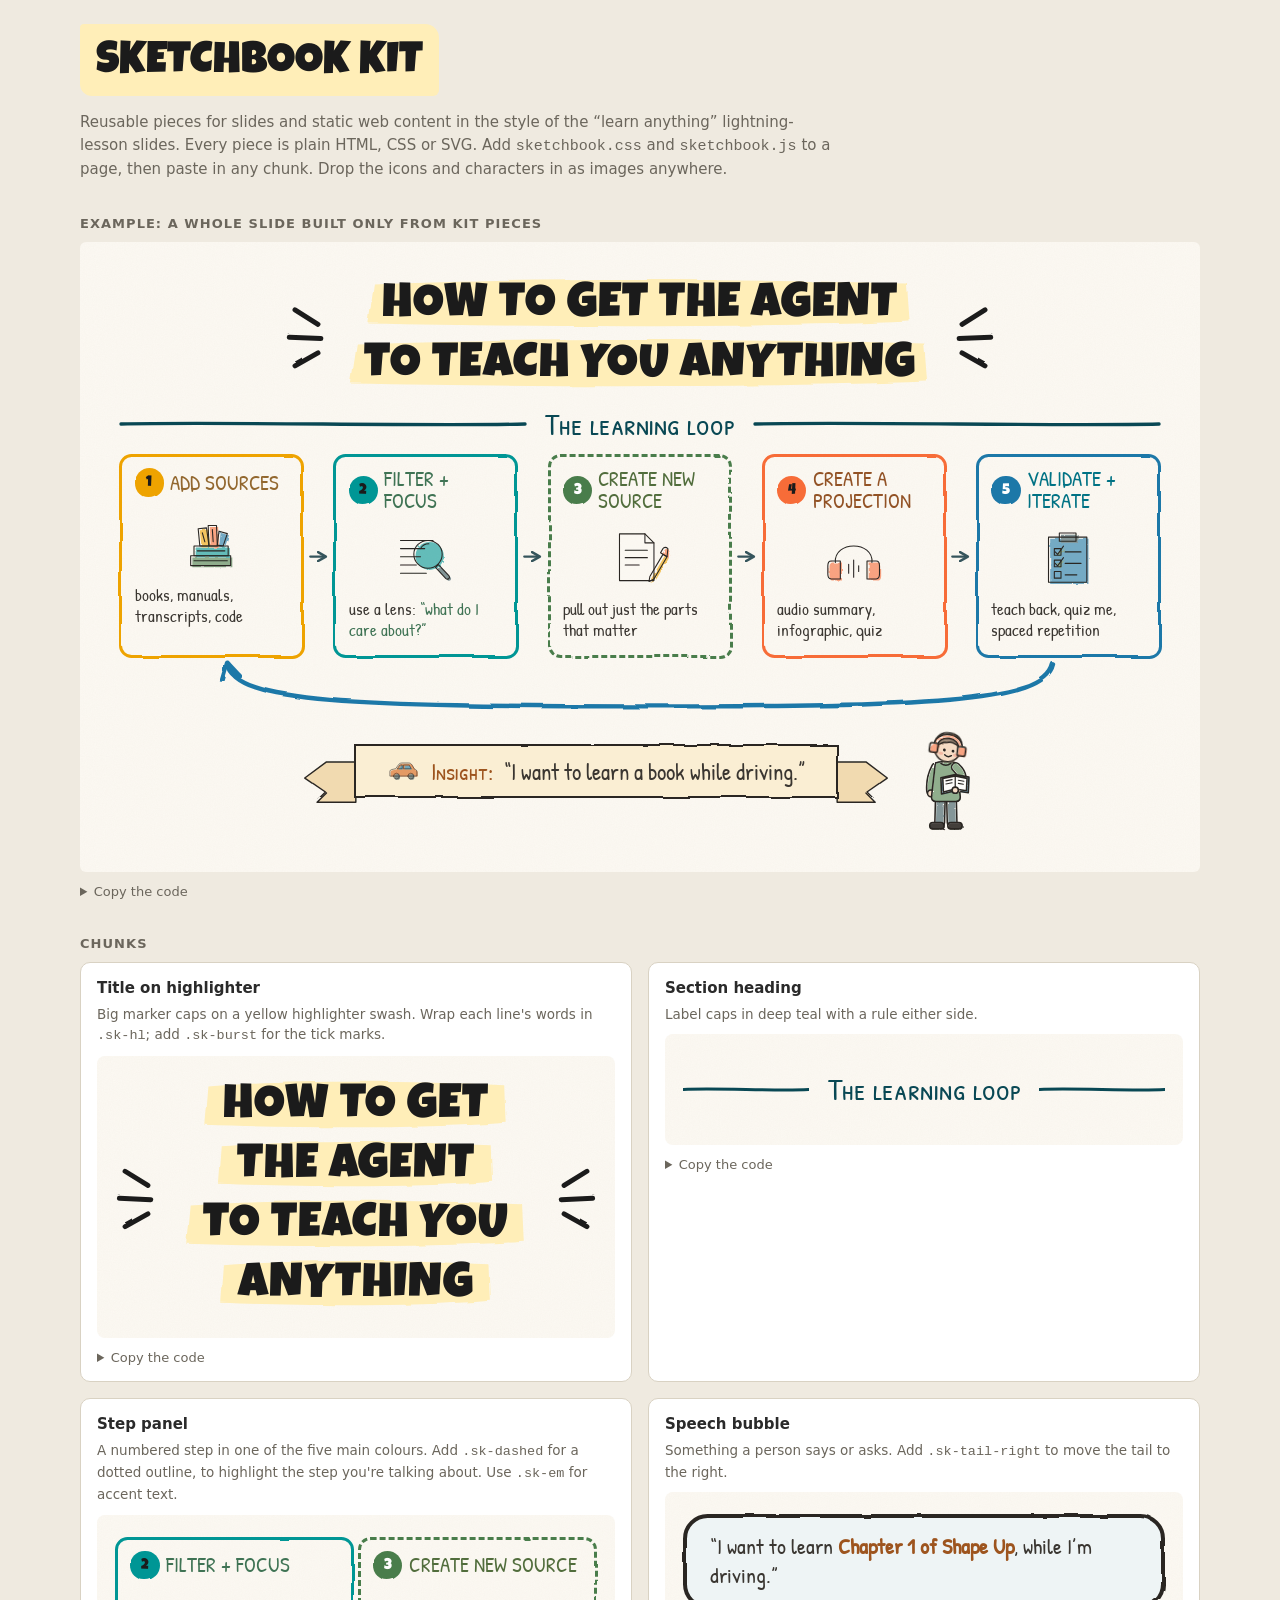
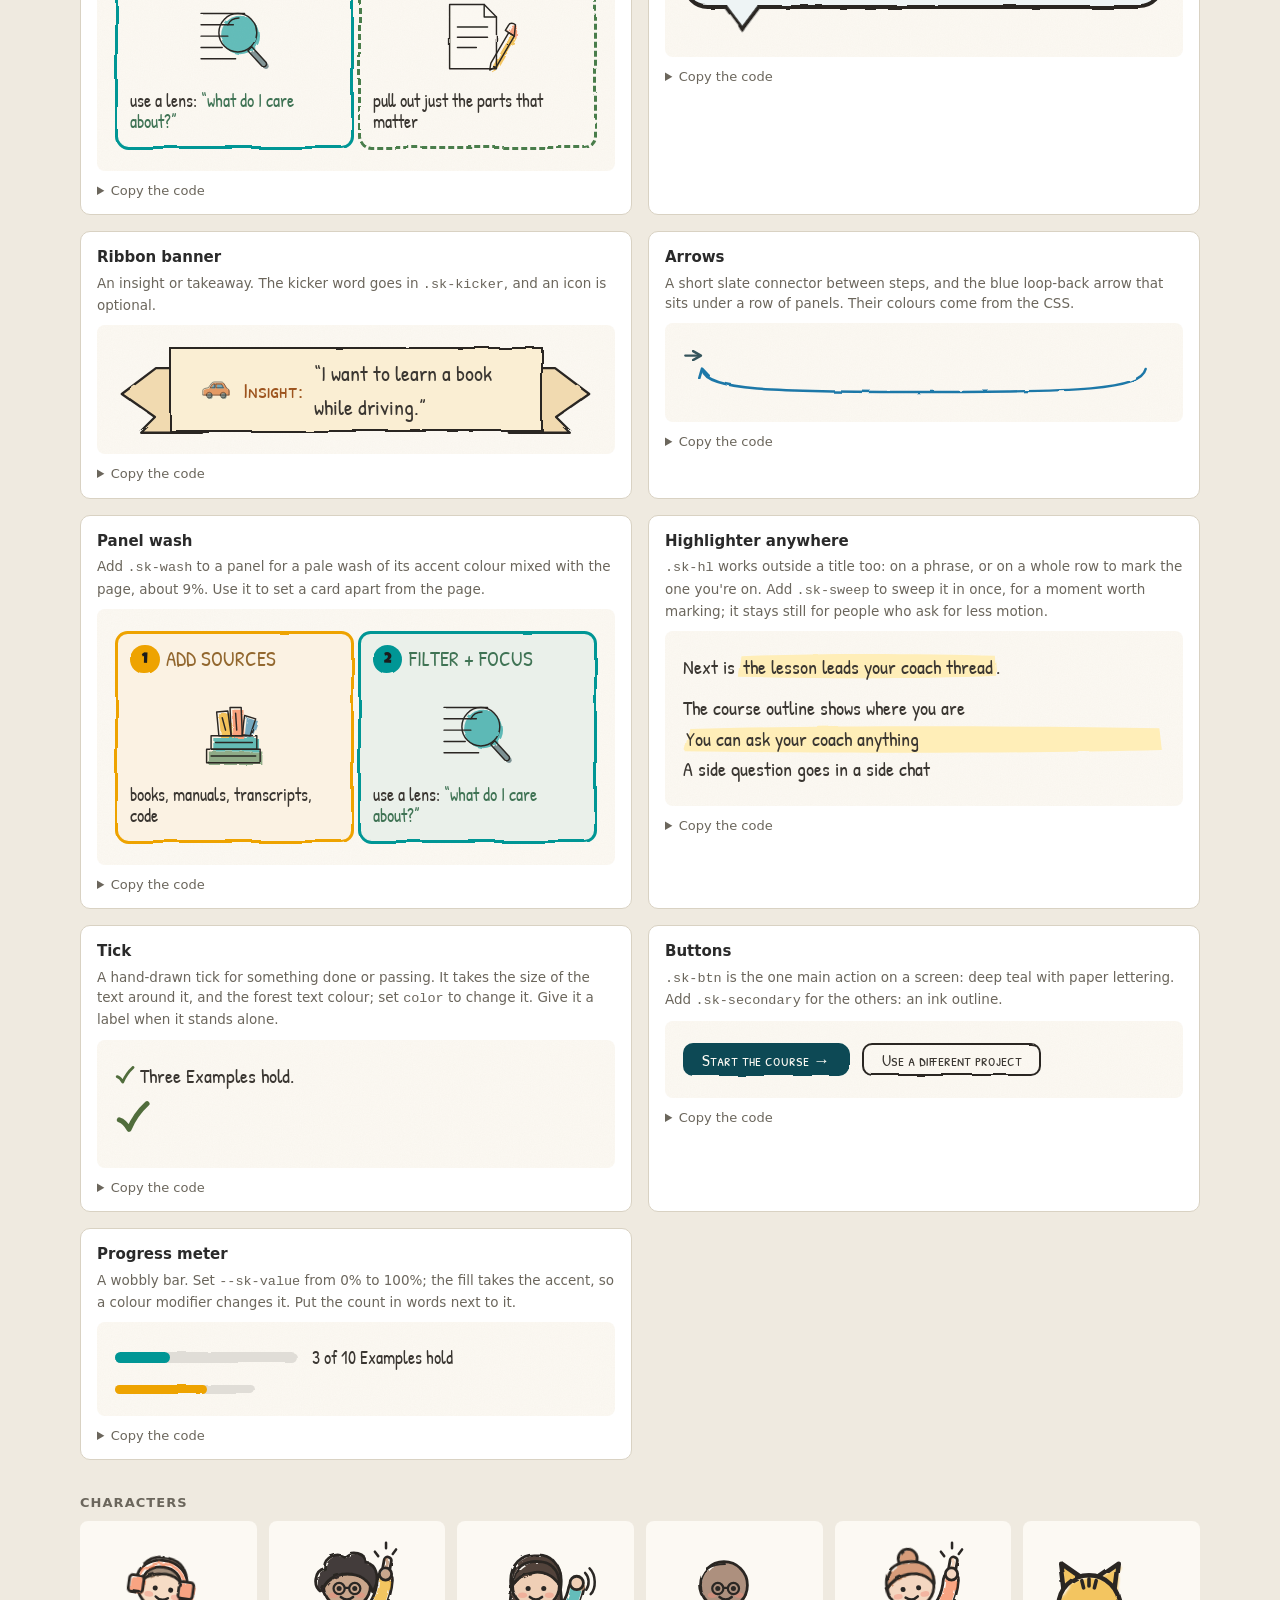
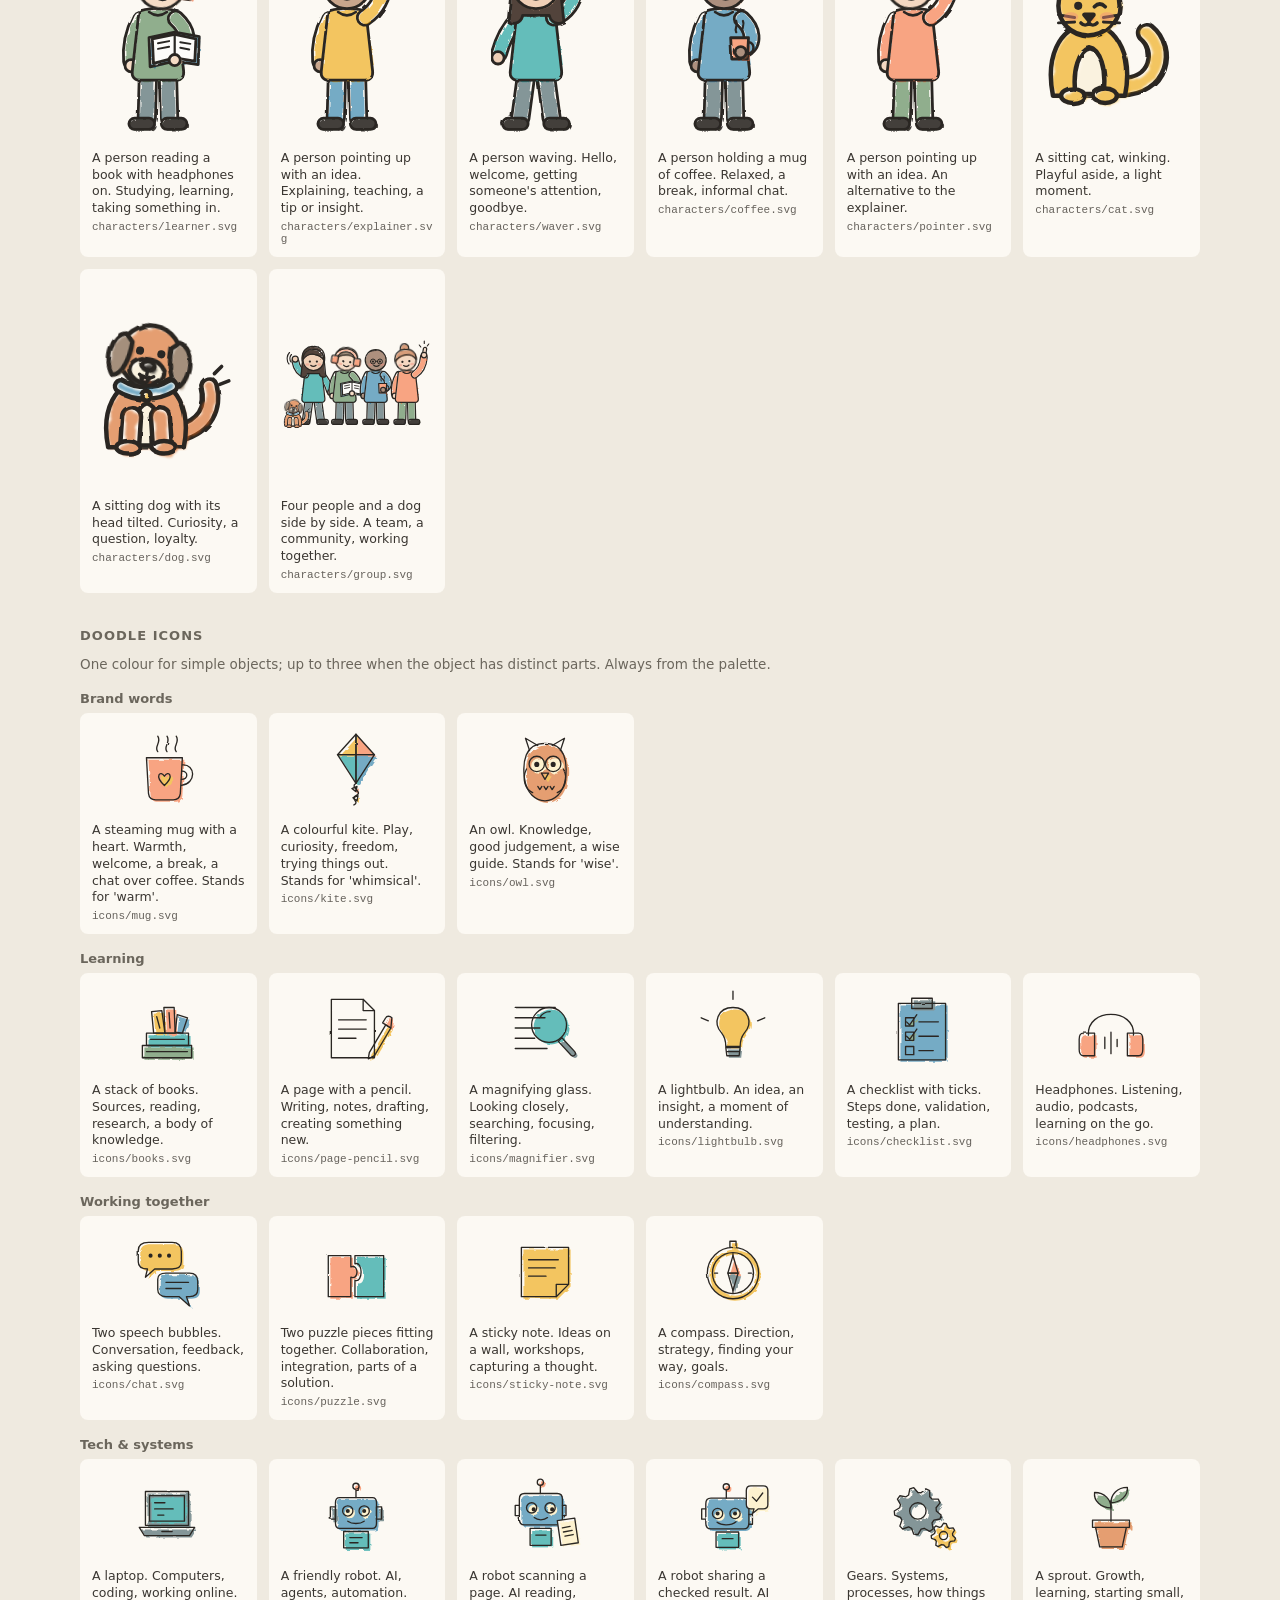
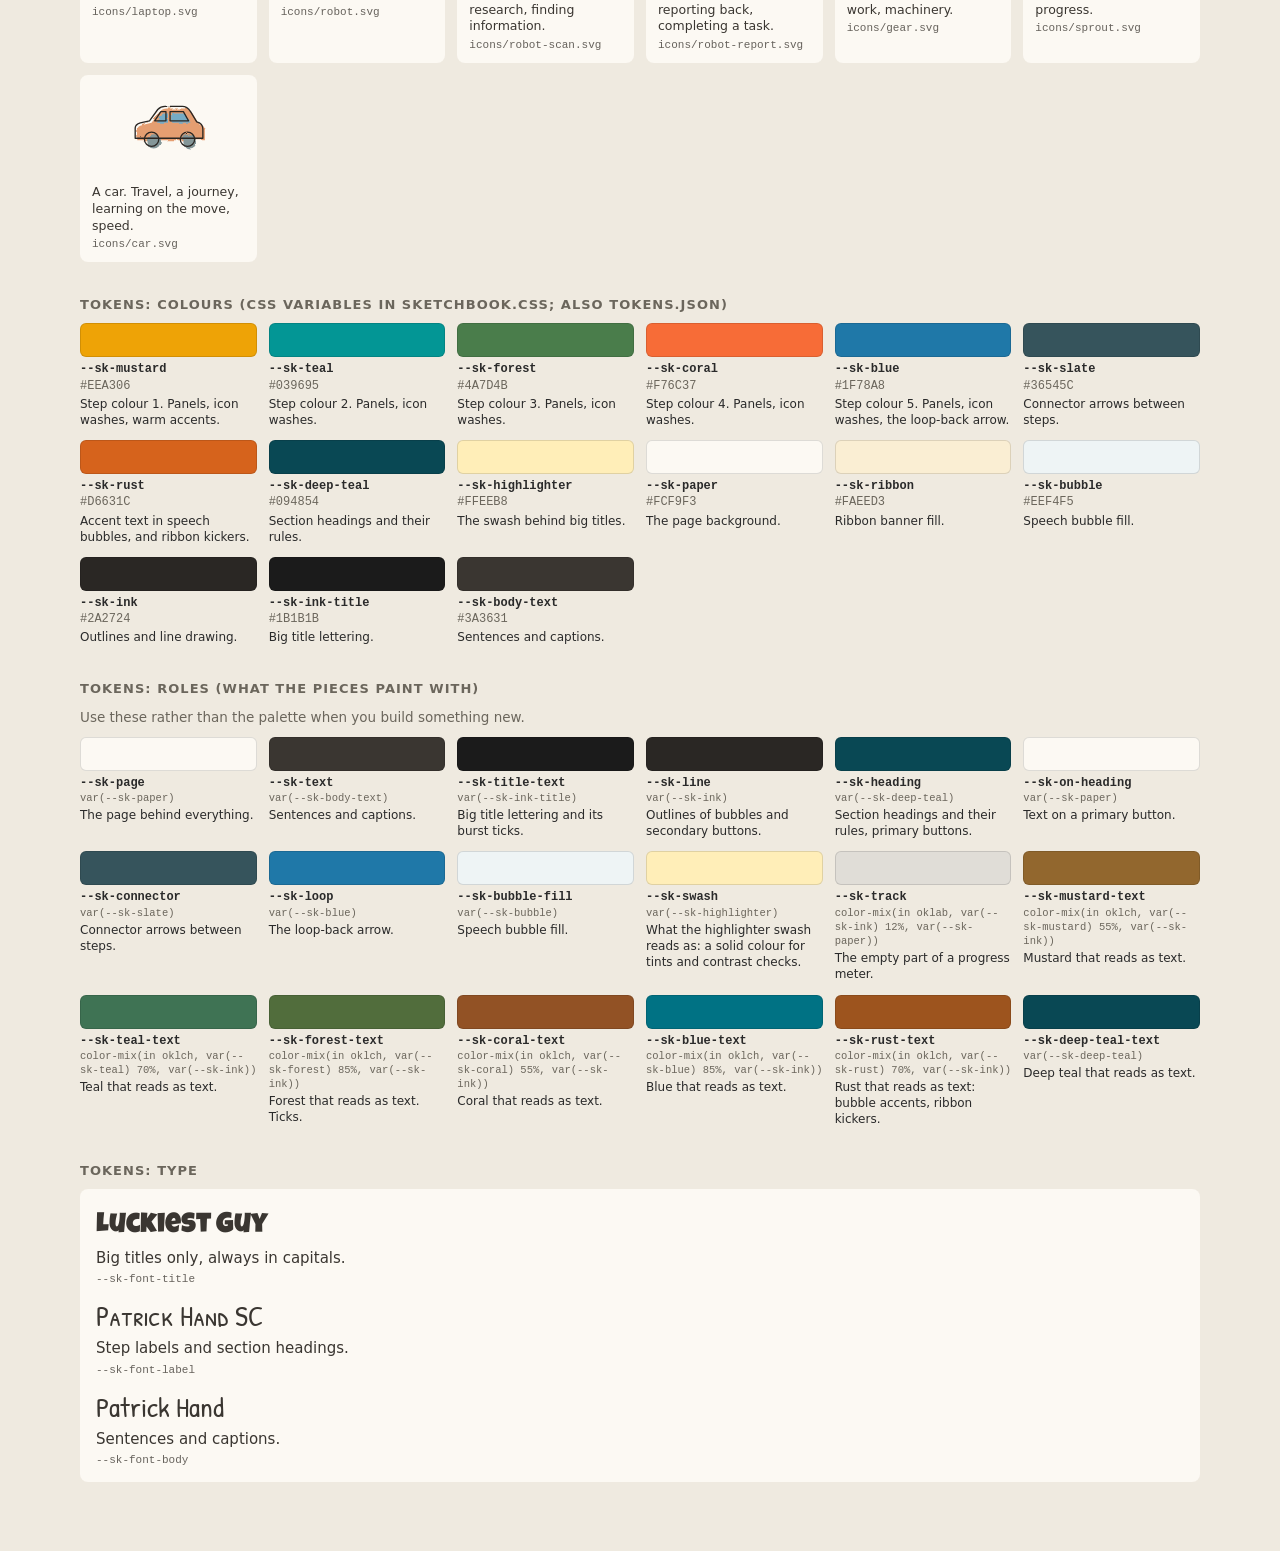
==== commit ef29ca3c: "Light mode only: drop dark mode from the kit and bb theme The brand is light mode only. The README s" ====
--- a/kit/index.html
+++ b/kit/index.html
@@ -3,24 +3,13 @@
 <title>Sketchbook Kit</title>
 <link rel="stylesheet" href="sketchbook.css">
 <script src="sketchbook.js" defer></script>
-<script>
-  // ?dark shows every piece in dark mode (.sk-dark on the page); ?light forces light.
-  (function () {
-    var q = location.search, r = document.documentElement;
-    if (/[?&]dark\b/.test(q)) { r.classList.add("sk-dark"); r.dataset.theme = "dark"; }
-    else if (/[?&]light\b/.test(q)) r.dataset.theme = "light";
-  })();
-</script>
 <style>
   :root { --g-bg:#efeae0; --g-fg:#2a2a2a; --g-muted:#6b665c; --g-card:#fff; --g-line:#d9d2c3; }
-  @media (prefers-color-scheme: dark) { :root:not([data-theme="light"]) { --g-bg:#1c1b19; --g-fg:#ece7dc; --g-muted:#a39d90; --g-card:#262521; --g-line:#3a3833; } }
-  :root[data-theme="dark"] { --g-bg:#1c1b19; --g-fg:#ece7dc; --g-muted:#a39d90; --g-card:#262521; --g-line:#3a3833; }
   * { box-sizing: border-box; }
   body { margin:0; background:var(--g-bg); color:var(--g-fg); font:15px/1.5 system-ui,sans-serif; padding:24px 16px 60px; }
   .wrap { max-width:1120px; margin:0 auto; }
   header h1 { font-family:var(--sk-font-title); font-weight:400; font-size:44px; margin:0; color:var(--sk-title-text); display:inline-block;
                background:var(--sk-swash); padding:6px 16px 0; border-radius:4px 14px 6px 12px; }
-  .modes { font-size:13.5px; color:var(--g-muted); } .modes a, .desc a { color:inherit; } .modes b { color:var(--g-fg); }
   header p { color:var(--g-muted); max-width:760px; }
   h2.g { font:700 13px/1 system-ui; letter-spacing:.08em; text-transform:uppercase; color:var(--g-muted); margin:36px 0 12px; }
   .chunks { display:grid; grid-template-columns:repeat(2,1fr); gap:16px; }
@@ -34,7 +23,6 @@
   pre { background:#1f1e1c; color:#ece7dc; padding:10px 12px; border-radius:6px; overflow:auto; font-size:12px; white-space:pre-wrap; word-break:break-word; }
   .row { display:grid; grid-template-columns:repeat(auto-fill,minmax(150px,1fr)); gap:12px; }
   figure { margin:0; background:var(--sk-page); border-radius:8px; padding:14px 12px 12px; text-align:center; }
-  figure .sk-patch { max-width:84%; margin:4px 0 8px; }
   figure img { width:80px; height:80px; } figure.char img { width:auto; height:200px; max-width:100%; object-fit:contain; }
   figcaption { font:12.5px/1.35 system-ui,sans-serif; color:var(--sk-text); margin-top:8px; text-align:left; }
   figcaption code, .fonts code { display:block; font:11px ui-monospace,monospace; color:color-mix(in oklab, var(--sk-text) 75%, var(--sk-page)); margin-top:4px; overflow-wrap:anywhere; }
@@ -48,8 +36,7 @@
 <body><div class="wrap">
 <header><h1>SKETCHBOOK KIT</h1>
 <p>Reusable pieces for slides and static web content in the style of the “learn anything” lightning-lesson slides. Every piece is plain HTML, CSS or SVG.
-Add <code>sketchbook.css</code> and <code>sketchbook.js</code> to a page, then paste in any chunk. Drop the icons and characters in as images anywhere.</p>
-<p class="modes">Dark mode: put <code>.dark</code> or <code>.sk-dark</code> on the page. View the kit <a href="?light">in light</a> or <a href="?dark">in dark</a>.</p></header>
+Add <code>sketchbook.css</code> and <code>sketchbook.js</code> to a page, then paste in any chunk. Drop the icons and characters in as images anywhere.</p></header>
 
 <h2 class="g">Example: a whole slide built only from kit pieces</h2>
 <div class="sk-slide sk-paper"><div class="sk-slide-body">
@@ -58,38 +45,38 @@
   <div class="sk-row" style="font-size:.78em">
     <div class="sk-panel sk-mustard">
   <div class="sk-step"><span class="sk-num">1</span><span class="sk-label">Add sources</span></div>
-  <span class="sk-patch"><img src="icons/books.svg" alt=""></span>
+  <img src="icons/books.svg" alt="">
   <p>books, manuals, transcripts, code</p>
 </div>
     <svg class="sk-arrow" viewBox="0 0 40 20" aria-hidden="true"><line x1="4" y1="10" x2="30" y2="10" stroke-width="4" stroke-linecap="round" marker-end="url(#sk-head)" filter="url(#sk-wobble-line)"/></svg>
     <div class="sk-panel sk-teal">
   <div class="sk-step"><span class="sk-num">2</span><span class="sk-label">Filter + focus</span></div>
-  <span class="sk-patch"><img src="icons/magnifier.svg" alt=""></span>
+  <img src="icons/magnifier.svg" alt="">
   <p>use a lens: <span class="sk-em">“what do I care about?”</span></p>
 </div>
     <svg class="sk-arrow" viewBox="0 0 40 20" aria-hidden="true"><line x1="4" y1="10" x2="30" y2="10" stroke-width="4" stroke-linecap="round" marker-end="url(#sk-head)" filter="url(#sk-wobble-line)"/></svg>
     <div class="sk-panel sk-forest sk-dashed">
   <div class="sk-step"><span class="sk-num">3</span><span class="sk-label">Create new source</span></div>
-  <span class="sk-patch"><img src="icons/page-pencil.svg" alt=""></span>
+  <img src="icons/page-pencil.svg" alt="">
   <p>pull out just the parts that matter</p>
 </div>
     <svg class="sk-arrow" viewBox="0 0 40 20" aria-hidden="true"><line x1="4" y1="10" x2="30" y2="10" stroke-width="4" stroke-linecap="round" marker-end="url(#sk-head)" filter="url(#sk-wobble-line)"/></svg>
     <div class="sk-panel sk-coral">
   <div class="sk-step"><span class="sk-num">4</span><span class="sk-label">Create a projection</span></div>
-  <span class="sk-patch"><img src="icons/headphones.svg" alt=""></span>
+  <img src="icons/headphones.svg" alt="">
   <p>audio summary, infographic, quiz</p>
 </div>
     <svg class="sk-arrow" viewBox="0 0 40 20" aria-hidden="true"><line x1="4" y1="10" x2="30" y2="10" stroke-width="4" stroke-linecap="round" marker-end="url(#sk-head)" filter="url(#sk-wobble-line)"/></svg>
     <div class="sk-panel sk-blue">
   <div class="sk-step"><span class="sk-num">5</span><span class="sk-label">Validate + iterate</span></div>
-  <span class="sk-patch"><img src="icons/checklist.svg" alt=""></span>
+  <img src="icons/checklist.svg" alt="">
   <p>teach back, quiz me, spaced repetition</p>
 </div>
   </div>
   <div style="margin:0 7% 0 7%"><svg class="sk-loop" viewBox="0 0 1000 70" aria-hidden="true"><path d="M960 6 C 950 50, 820 54, 500 54 C 180 54, 50 50, 40 8" fill="none" stroke-width="5" stroke-linecap="round" marker-end="url(#sk-head)" filter="url(#sk-wobble-soft)"/></svg></div>
   <div style="display:flex;align-items:center;justify-content:center;gap:1.5em;margin-top:-.6em">
     <div class="sk-ribbon" style="font-size:1.3em"><img src="icons/car.svg" alt=""><span class="sk-kicker">Insight:</span> “I want to learn a book while driving.”</div>
-    <span class="sk-patch" style="margin-top:.6em"><img src="characters/learner.svg" alt="" style="height:6.2em"></span>
+    <img src="characters/learner.svg" alt="" style="height:6.2em;margin-top:.6em">
   </div>
 </div></div>
 <details><summary>Copy the code</summary><pre><code>&lt;div class=&quot;sk-slide sk-paper&quot;&gt;&lt;div class=&quot;sk-slide-body&quot;&gt;
@@ -98,92 +85,92 @@
   &lt;div class=&quot;sk-row&quot; style=&quot;font-size:.78em&quot;&gt;
     &lt;div class=&quot;sk-panel sk-mustard&quot;&gt;
   &lt;div class=&quot;sk-step&quot;&gt;&lt;span class=&quot;sk-num&quot;&gt;1&lt;/span&gt;&lt;span class=&quot;sk-label&quot;&gt;Add sources&lt;/span&gt;&lt;/div&gt;
-  &lt;span class=&quot;sk-patch&quot;&gt;&lt;img src=&quot;icons/books.svg&quot; alt=&quot;&quot;&gt;&lt;/span&gt;
+  &lt;img src=&quot;icons/books.svg&quot; alt=&quot;&quot;&gt;
   &lt;p&gt;books, manuals, transcripts, code&lt;/p&gt;
 &lt;/div&gt;
     &lt;svg class=&quot;sk-arrow&quot; viewBox=&quot;0 0 40 20&quot; aria-hidden=&quot;true&quot;&gt;&lt;line x1=&quot;4&quot; y1=&quot;10&quot; x2=&quot;30&quot; y2=&quot;10&quot; stroke-width=&quot;4&quot; stroke-linecap=&quot;round&quot; marker-end=&quot;url(#sk-head)&quot; filter=&quot;url(#sk-wobble-line)&quot;/&gt;&lt;/svg&gt;
     &lt;div class=&quot;sk-panel sk-teal&quot;&gt;
   &lt;div class=&quot;sk-step&quot;&gt;&lt;span class=&quot;sk-num&quot;&gt;2&lt;/span&gt;&lt;span class=&quot;sk-label&quot;&gt;Filter + focus&lt;/span&gt;&lt;/div&gt;
-  &lt;span class=&quot;sk-patch&quot;&gt;&lt;img src=&quot;icons/magnifier.svg&quot; alt=&quot;&quot;&gt;&lt;/span&gt;
+  &lt;img src=&quot;icons/magnifier.svg&quot; alt=&quot;&quot;&gt;
   &lt;p&gt;use a lens: &lt;span class=&quot;sk-em&quot;&gt;“what do I care about?”&lt;/span&gt;&lt;/p&gt;
 &lt;/div&gt;
     &lt;svg class=&quot;sk-arrow&quot; viewBox=&quot;0 0 40 20&quot; aria-hidden=&quot;true&quot;&gt;&lt;line x1=&quot;4&quot; y1=&quot;10&quot; x2=&quot;30&quot; y2=&quot;10&quot; stroke-width=&quot;4&quot; stroke-linecap=&quot;round&quot; marker-end=&quot;url(#sk-head)&quot; filter=&quot;url(#sk-wobble-line)&quot;/&gt;&lt;/svg&gt;
     &lt;div class=&quot;sk-panel sk-forest sk-dashed&quot;&gt;
   &lt;div class=&quot;sk-step&quot;&gt;&lt;span class=&quot;sk-num&quot;&gt;3&lt;/span&gt;&lt;span class=&quot;sk-label&quot;&gt;Create new source&lt;/span&gt;&lt;/div&gt;
-  &lt;span class=&quot;sk-patch&quot;&gt;&lt;img src=&quot;icons/page-pencil.svg&quot; alt=&quot;&quot;&gt;&lt;/span&gt;
+  &lt;img src=&quot;icons/page-pencil.svg&quot; alt=&quot;&quot;&gt;
   &lt;p&gt;pull out just the parts that matter&lt;/p&gt;
 &lt;/div&gt;
     &lt;svg class=&quot;sk-arrow&quot; viewBox=&quot;0 0 40 20&quot; aria-hidden=&quot;true&quot;&gt;&lt;line x1=&quot;4&quot; y1=&quot;10&quot; x2=&quot;30&quot; y2=&quot;10&quot; stroke-width=&quot;4&quot; stroke-linecap=&quot;round&quot; marker-end=&quot;url(#sk-head)&quot; filter=&quot;url(#sk-wobble-line)&quot;/&gt;&lt;/svg&gt;
     &lt;div class=&quot;sk-panel sk-coral&quot;&gt;
   &lt;div class=&quot;sk-step&quot;&gt;&lt;span class=&quot;sk-num&quot;&gt;4&lt;/span&gt;&lt;span class=&quot;sk-label&quot;&gt;Create a projection&lt;/span&gt;&lt;/div&gt;
-  &lt;span class=&quot;sk-patch&quot;&gt;&lt;img src=&quot;icons/headphones.svg&quot; alt=&quot;&quot;&gt;&lt;/span&gt;
+  &lt;img src=&quot;icons/headphones.svg&quot; alt=&quot;&quot;&gt;
   &lt;p&gt;audio summary, infographic, quiz&lt;/p&gt;
 &lt;/div&gt;
     &lt;svg class=&quot;sk-arrow&quot; viewBox=&quot;0 0 40 20&quot; aria-hidden=&quot;true&quot;&gt;&lt;line x1=&quot;4&quot; y1=&quot;10&quot; x2=&quot;30&quot; y2=&quot;10&quot; stroke-width=&quot;4&quot; stroke-linecap=&quot;round&quot; marker-end=&quot;url(#sk-head)&quot; filter=&quot;url(#sk-wobble-line)&quot;/&gt;&lt;/svg&gt;
     &lt;div class=&quot;sk-panel sk-blue&quot;&gt;
   &lt;div class=&quot;sk-step&quot;&gt;&lt;span class=&quot;sk-num&quot;&gt;5&lt;/span&gt;&lt;span class=&quot;sk-label&quot;&gt;Validate + iterate&lt;/span&gt;&lt;/div&gt;
-  &lt;span class=&quot;sk-patch&quot;&gt;&lt;img src=&quot;icons/checklist.svg&quot; alt=&quot;&quot;&gt;&lt;/span&gt;
+  &lt;img src=&quot;icons/checklist.svg&quot; alt=&quot;&quot;&gt;
   &lt;p&gt;teach back, quiz me, spaced repetition&lt;/p&gt;
 &lt;/div&gt;
   &lt;/div&gt;
   &lt;div style=&quot;margin:0 7% 0 7%&quot;&gt;&lt;svg class=&quot;sk-loop&quot; viewBox=&quot;0 0 1000 70&quot; aria-hidden=&quot;true&quot;&gt;&lt;path d=&quot;M960 6 C 950 50, 820 54, 500 54 C 180 54, 50 50, 40 8&quot; fill=&quot;none&quot; stroke-width=&quot;5&quot; stroke-linecap=&quot;round&quot; marker-end=&quot;url(#sk-head)&quot; filter=&quot;url(#sk-wobble-soft)&quot;/&gt;&lt;/svg&gt;&lt;/div&gt;
   &lt;div style=&quot;display:flex;align-items:center;justify-content:center;gap:1.5em;margin-top:-.6em&quot;&gt;
     &lt;div class=&quot;sk-ribbon&quot; style=&quot;font-size:1.3em&quot;&gt;&lt;img src=&quot;icons/car.svg&quot; alt=&quot;&quot;&gt;&lt;span class=&quot;sk-kicker&quot;&gt;Insight:&lt;/span&gt; “I want to learn a book while driving.”&lt;/div&gt;
-    &lt;span class=&quot;sk-patch&quot; style=&quot;margin-top:.6em&quot;&gt;&lt;img src=&quot;characters/learner.svg&quot; alt=&quot;&quot; style=&quot;height:6.2em&quot;&gt;&lt;/span&gt;
+    &lt;img src=&quot;characters/learner.svg&quot; alt=&quot;&quot; style=&quot;height:6.2em;margin-top:.6em&quot;&gt;
   &lt;/div&gt;
 &lt;/div&gt;&lt;/div&gt;</code></pre></details>
 
 <h2 class="g">Chunks</h2>
 <div class="chunks"><section class="chunk"><h3>Title on highlighter</h3><p class="desc">Big marker caps on a yellow highlighter swash. Wrap each line's words in <code>.sk-hl</code>; add <code>.sk-burst</code> for the tick marks.</p><div class="demo sk-paper"><h1 class="sk-title"><span class="sk-burst"><span class="sk-hl">How to get the agent</span><br><span class="sk-hl">to teach you anything</span></span></h1></div><details><summary>Copy the code</summary><pre><code>&lt;h1 class=&quot;sk-title&quot;&gt;&lt;span class=&quot;sk-burst&quot;&gt;&lt;span class=&quot;sk-hl&quot;&gt;How to get the agent&lt;/span&gt;&lt;br&gt;&lt;span class=&quot;sk-hl&quot;&gt;to teach you anything&lt;/span&gt;&lt;/span&gt;&lt;/h1&gt;</code></pre></details></section>
 <section class="chunk"><h3>Section heading</h3><p class="desc">Label caps in deep teal with a rule either side.</p><div class="demo sk-paper"><h2 class="sk-section">The learning loop</h2></div><details><summary>Copy the code</summary><pre><code>&lt;h2 class=&quot;sk-section&quot;&gt;The learning loop&lt;/h2&gt;</code></pre></details></section>
-<section class="chunk"><h3>Step panel</h3><p class="desc">A numbered step in one of the five main colours. Add <code>.sk-dashed</code> for a dotted outline, to highlight the step you're talking about. Use <code>.sk-em</code> for accent text. The icon sits in a <code>.sk-patch</code> so it reads in dark mode.</p><div class="demo sk-paper"><div class="sk-row">
+<section class="chunk"><h3>Step panel</h3><p class="desc">A numbered step in one of the five main colours. Add <code>.sk-dashed</code> for a dotted outline, to highlight the step you're talking about. Use <code>.sk-em</code> for accent text.</p><div class="demo sk-paper"><div class="sk-row">
 <div class="sk-panel sk-teal">
   <div class="sk-step"><span class="sk-num">2</span><span class="sk-label">Filter + focus</span></div>
-  <span class="sk-patch"><img src="icons/magnifier.svg" alt=""></span>
+  <img src="icons/magnifier.svg" alt="">
   <p>use a lens: <span class="sk-em">“what do I care about?”</span></p>
 </div>
 <div class="sk-panel sk-forest sk-dashed">
   <div class="sk-step"><span class="sk-num">3</span><span class="sk-label">Create new source</span></div>
-  <span class="sk-patch"><img src="icons/page-pencil.svg" alt=""></span>
+  <img src="icons/page-pencil.svg" alt="">
   <p>pull out just the parts that matter</p>
 </div>
 </div></div><details><summary>Copy the code</summary><pre><code>&lt;div class=&quot;sk-row&quot;&gt;
 &lt;div class=&quot;sk-panel sk-teal&quot;&gt;
   &lt;div class=&quot;sk-step&quot;&gt;&lt;span class=&quot;sk-num&quot;&gt;2&lt;/span&gt;&lt;span class=&quot;sk-label&quot;&gt;Filter + focus&lt;/span&gt;&lt;/div&gt;
-  &lt;span class=&quot;sk-patch&quot;&gt;&lt;img src=&quot;icons/magnifier.svg&quot; alt=&quot;&quot;&gt;&lt;/span&gt;
+  &lt;img src=&quot;icons/magnifier.svg&quot; alt=&quot;&quot;&gt;
   &lt;p&gt;use a lens: &lt;span class=&quot;sk-em&quot;&gt;“what do I care about?”&lt;/span&gt;&lt;/p&gt;
 &lt;/div&gt;
 &lt;div class=&quot;sk-panel sk-forest sk-dashed&quot;&gt;
   &lt;div class=&quot;sk-step&quot;&gt;&lt;span class=&quot;sk-num&quot;&gt;3&lt;/span&gt;&lt;span class=&quot;sk-label&quot;&gt;Create new source&lt;/span&gt;&lt;/div&gt;
-  &lt;span class=&quot;sk-patch&quot;&gt;&lt;img src=&quot;icons/page-pencil.svg&quot; alt=&quot;&quot;&gt;&lt;/span&gt;
+  &lt;img src=&quot;icons/page-pencil.svg&quot; alt=&quot;&quot;&gt;
   &lt;p&gt;pull out just the parts that matter&lt;/p&gt;
 &lt;/div&gt;
 &lt;/div&gt;</code></pre></details></section>
 <section class="chunk"><h3>Speech bubble</h3><p class="desc">Something a person says or asks. Add <code>.sk-tail-right</code> to move the tail to the right.</p><div class="demo sk-paper"><div class="sk-bubble">“I want to learn <span class="sk-em">Chapter 1 of Shape Up</span>, while I’m driving.”</div></div><details><summary>Copy the code</summary><pre><code>&lt;div class=&quot;sk-bubble&quot;&gt;“I want to learn &lt;span class=&quot;sk-em&quot;&gt;Chapter 1 of Shape Up&lt;/span&gt;, while I’m driving.”&lt;/div&gt;</code></pre></details></section>
 <section class="chunk"><h3>Ribbon banner</h3><p class="desc">An insight or takeaway. The kicker word goes in <code>.sk-kicker</code>, and an icon is optional.</p><div class="demo sk-paper"><div class="sk-ribbon"><img src="icons/car.svg" alt=""><span class="sk-kicker">Insight:</span> “I want to learn a book while driving.”</div></div><details><summary>Copy the code</summary><pre><code>&lt;div class=&quot;sk-ribbon&quot;&gt;&lt;img src=&quot;icons/car.svg&quot; alt=&quot;&quot;&gt;&lt;span class=&quot;sk-kicker&quot;&gt;Insight:&lt;/span&gt; “I want to learn a book while driving.”&lt;/div&gt;</code></pre></details></section>
-<section class="chunk"><h3>Arrows</h3><p class="desc">A short slate connector between steps, and the blue loop-back arrow that sits under a row of panels. Their colours come from the CSS, so they follow dark mode.</p><div class="demo sk-paper"><svg class="sk-arrow" viewBox="0 0 40 20" aria-hidden="true"><line x1="4" y1="10" x2="30" y2="10" stroke-width="4" stroke-linecap="round" marker-end="url(#sk-head)" filter="url(#sk-wobble-line)"/></svg>
+<section class="chunk"><h3>Arrows</h3><p class="desc">A short slate connector between steps, and the blue loop-back arrow that sits under a row of panels. Their colours come from the CSS.</p><div class="demo sk-paper"><svg class="sk-arrow" viewBox="0 0 40 20" aria-hidden="true"><line x1="4" y1="10" x2="30" y2="10" stroke-width="4" stroke-linecap="round" marker-end="url(#sk-head)" filter="url(#sk-wobble-line)"/></svg>
 <svg class="sk-loop" viewBox="0 0 1000 70" aria-hidden="true"><path d="M960 6 C 950 50, 820 54, 500 54 C 180 54, 50 50, 40 8" fill="none" stroke-width="5" stroke-linecap="round" marker-end="url(#sk-head)" filter="url(#sk-wobble-soft)"/></svg></div><details><summary>Copy the code</summary><pre><code>&lt;svg class=&quot;sk-arrow&quot; viewBox=&quot;0 0 40 20&quot; aria-hidden=&quot;true&quot;&gt;&lt;line x1=&quot;4&quot; y1=&quot;10&quot; x2=&quot;30&quot; y2=&quot;10&quot; stroke-width=&quot;4&quot; stroke-linecap=&quot;round&quot; marker-end=&quot;url(#sk-head)&quot; filter=&quot;url(#sk-wobble-line)&quot;/&gt;&lt;/svg&gt;
 &lt;svg class=&quot;sk-loop&quot; viewBox=&quot;0 0 1000 70&quot; aria-hidden=&quot;true&quot;&gt;&lt;path d=&quot;M960 6 C 950 50, 820 54, 500 54 C 180 54, 50 50, 40 8&quot; fill=&quot;none&quot; stroke-width=&quot;5&quot; stroke-linecap=&quot;round&quot; marker-end=&quot;url(#sk-head)&quot; filter=&quot;url(#sk-wobble-soft)&quot;/&gt;&lt;/svg&gt;</code></pre></details></section>
-<section class="chunk"><h3>Panel wash</h3><p class="desc">Add <code>.sk-wash</code> to a panel for a pale wash of its accent colour mixed with the page: about 9% in light mode, 10% in dark. Use it to set a card apart from the page.</p><div class="demo sk-paper"><div class="sk-row">
+<section class="chunk"><h3>Panel wash</h3><p class="desc">Add <code>.sk-wash</code> to a panel for a pale wash of its accent colour mixed with the page, about 9%. Use it to set a card apart from the page.</p><div class="demo sk-paper"><div class="sk-row">
 <div class="sk-panel sk-mustard sk-wash">
   <div class="sk-step"><span class="sk-num">1</span><span class="sk-label">Add sources</span></div>
-  <span class="sk-patch"><img src="icons/books.svg" alt=""></span>
+  <img src="icons/books.svg" alt="">
   <p>books, manuals, transcripts, code</p>
 </div>
 <div class="sk-panel sk-teal sk-wash">
   <div class="sk-step"><span class="sk-num">2</span><span class="sk-label">Filter + focus</span></div>
-  <span class="sk-patch"><img src="icons/magnifier.svg" alt=""></span>
+  <img src="icons/magnifier.svg" alt="">
   <p>use a lens: <span class="sk-em">“what do I care about?”</span></p>
 </div>
 </div></div><details><summary>Copy the code</summary><pre><code>&lt;div class=&quot;sk-row&quot;&gt;
 &lt;div class=&quot;sk-panel sk-mustard sk-wash&quot;&gt;
   &lt;div class=&quot;sk-step&quot;&gt;&lt;span class=&quot;sk-num&quot;&gt;1&lt;/span&gt;&lt;span class=&quot;sk-label&quot;&gt;Add sources&lt;/span&gt;&lt;/div&gt;
-  &lt;span class=&quot;sk-patch&quot;&gt;&lt;img src=&quot;icons/books.svg&quot; alt=&quot;&quot;&gt;&lt;/span&gt;
+  &lt;img src=&quot;icons/books.svg&quot; alt=&quot;&quot;&gt;
   &lt;p&gt;books, manuals, transcripts, code&lt;/p&gt;
 &lt;/div&gt;
 &lt;div class=&quot;sk-panel sk-teal sk-wash&quot;&gt;
   &lt;div class=&quot;sk-step&quot;&gt;&lt;span class=&quot;sk-num&quot;&gt;2&lt;/span&gt;&lt;span class=&quot;sk-label&quot;&gt;Filter + focus&lt;/span&gt;&lt;/div&gt;
-  &lt;span class=&quot;sk-patch&quot;&gt;&lt;img src=&quot;icons/magnifier.svg&quot; alt=&quot;&quot;&gt;&lt;/span&gt;
+  &lt;img src=&quot;icons/magnifier.svg&quot; alt=&quot;&quot;&gt;
   &lt;p&gt;use a lens: &lt;span class=&quot;sk-em&quot;&gt;“what do I care about?”&lt;/span&gt;&lt;/p&gt;
 &lt;/div&gt;
 &lt;/div&gt;</code></pre></details></section>
@@ -201,7 +188,7 @@
 <section class="chunk"><h3>Tick</h3><p class="desc">A hand-drawn tick for something done or passing. It takes the size of the text around it, and the forest text colour; set <code>color</code> to change it. Give it a label when it stands alone.</p><div class="demo sk-paper"><p style="font-size:1.4em;margin:0"><span class="sk-tick" role="img" aria-label="done"></span> Three Examples hold.</p>
 <p style="font-size:2.6em;margin:0"><span class="sk-tick" role="img" aria-label="passing"></span></p></div><details><summary>Copy the code</summary><pre><code>&lt;p style=&quot;font-size:1.4em;margin:0&quot;&gt;&lt;span class=&quot;sk-tick&quot; role=&quot;img&quot; aria-label=&quot;done&quot;&gt;&lt;/span&gt; Three Examples hold.&lt;/p&gt;
 &lt;p style=&quot;font-size:2.6em;margin:0&quot;&gt;&lt;span class=&quot;sk-tick&quot; role=&quot;img&quot; aria-label=&quot;passing&quot;&gt;&lt;/span&gt;&lt;/p&gt;</code></pre></details></section>
-<section class="chunk"><h3>Buttons</h3><p class="desc"><code>.sk-btn</code> is the one main action on a screen: deep teal with paper lettering (the lighter teal with ink in dark mode). Add <code>.sk-secondary</code> for the others: an ink outline.</p><div class="demo sk-paper"><button class="sk-btn" type="button">Start the course →</button>
+<section class="chunk"><h3>Buttons</h3><p class="desc"><code>.sk-btn</code> is the one main action on a screen: deep teal with paper lettering. Add <code>.sk-secondary</code> for the others: an ink outline.</p><div class="demo sk-paper"><button class="sk-btn" type="button">Start the course →</button>
 <button class="sk-btn sk-secondary" type="button">Use a different project</button></div><details><summary>Copy the code</summary><pre><code>&lt;button class=&quot;sk-btn&quot; type=&quot;button&quot;&gt;Start the course →&lt;/button&gt;
 &lt;button class=&quot;sk-btn sk-secondary&quot; type=&quot;button&quot;&gt;Use a different project&lt;/button&gt;</code></pre></details></section>
 <section class="chunk"><h3>Progress meter</h3><p class="desc">A wobbly bar. Set <code>--sk-value</code> from 0% to 100%; the fill takes the accent, so a colour modifier changes it. Put the count in words next to it.</p><div class="demo sk-paper"><div style="display:flex;align-items:center;gap:.8em;font-size:1.3em">
@@ -212,36 +199,31 @@
   &lt;div class=&quot;sk-meter&quot; role=&quot;progressbar&quot; aria-label=&quot;Examples that hold&quot; aria-valuemin=&quot;0&quot; aria-valuemax=&quot;10&quot; aria-valuenow=&quot;3&quot; style=&quot;--sk-value:30%;width:10em&quot;&gt;&lt;/div&gt;
   &lt;span&gt;3 of 10 Examples hold&lt;/span&gt;
 &lt;/div&gt;
-&lt;div class=&quot;sk-meter sk-mustard&quot; role=&quot;progressbar&quot; aria-label=&quot;Lessons done&quot; aria-valuemin=&quot;0&quot; aria-valuemax=&quot;9&quot; aria-valuenow=&quot;6&quot; style=&quot;--sk-value:66%;width:10em;margin-top:1em&quot;&gt;&lt;/div&gt;</code></pre></details></section>
-<section class="chunk"><h3>Paper patch</h3><p class="desc">Wrap an icon or character in <code>.sk-patch</code>. In dark mode it sits on a small wobbly patch of cream paper so its ink outlines read; in light mode the patch is invisible. The drawing itself never changes. See it with <a href="?dark">?dark</a>.</p><div class="demo sk-paper"><span class="sk-patch"><img src="icons/robot.svg" alt="" style="width:90px"></span>
-<span class="sk-patch"><img src="icons/chat.svg" alt="" style="width:60px"></span>
-<span class="sk-patch"><img src="characters/waver.svg" alt="" style="height:150px"></span></div><details><summary>Copy the code</summary><pre><code>&lt;span class=&quot;sk-patch&quot;&gt;&lt;img src=&quot;icons/robot.svg&quot; alt=&quot;&quot; style=&quot;width:90px&quot;&gt;&lt;/span&gt;
-&lt;span class=&quot;sk-patch&quot;&gt;&lt;img src=&quot;icons/chat.svg&quot; alt=&quot;&quot; style=&quot;width:60px&quot;&gt;&lt;/span&gt;
-&lt;span class=&quot;sk-patch&quot;&gt;&lt;img src=&quot;characters/waver.svg&quot; alt=&quot;&quot; style=&quot;height:150px&quot;&gt;&lt;/span&gt;</code></pre></details></section></div>
+&lt;div class=&quot;sk-meter sk-mustard&quot; role=&quot;progressbar&quot; aria-label=&quot;Lessons done&quot; aria-valuemin=&quot;0&quot; aria-valuemax=&quot;9&quot; aria-valuenow=&quot;6&quot; style=&quot;--sk-value:66%;width:10em;margin-top:1em&quot;&gt;&lt;/div&gt;</code></pre></details></section></div>
 
 <h2 class="g">Characters</h2>
-<div class="row"><figure class="char"><span class="sk-patch"><img src="characters/learner.svg" alt=""></span><figcaption>A person reading a book with headphones on. Studying, learning, taking something in.<code>characters/learner.svg</code></figcaption></figure>
-<figure class="char"><span class="sk-patch"><img src="characters/explainer.svg" alt=""></span><figcaption>A person pointing up with an idea. Explaining, teaching, a tip or insight.<code>characters/explainer.svg</code></figcaption></figure>
-<figure class="char"><span class="sk-patch"><img src="characters/waver.svg" alt=""></span><figcaption>A person waving. Hello, welcome, getting someone&#x27;s attention, goodbye.<code>characters/waver.svg</code></figcaption></figure>
-<figure class="char"><span class="sk-patch"><img src="characters/coffee.svg" alt=""></span><figcaption>A person holding a mug of coffee. Relaxed, a break, informal chat.<code>characters/coffee.svg</code></figcaption></figure>
-<figure class="char"><span class="sk-patch"><img src="characters/pointer.svg" alt=""></span><figcaption>A person pointing up with an idea. An alternative to the explainer.<code>characters/pointer.svg</code></figcaption></figure>
-<figure class="char"><span class="sk-patch"><img src="characters/cat.svg" alt=""></span><figcaption>A sitting cat, winking. Playful aside, a light moment.<code>characters/cat.svg</code></figcaption></figure>
-<figure class="char"><span class="sk-patch"><img src="characters/dog.svg" alt=""></span><figcaption>A sitting dog with its head tilted. Curiosity, a question, loyalty.<code>characters/dog.svg</code></figcaption></figure>
-<figure class="char"><span class="sk-patch"><img src="characters/group.svg" alt=""></span><figcaption>Four people and a dog side by side. A team, a community, working together.<code>characters/group.svg</code></figcaption></figure></div>
+<div class="row"><figure class="char"><img src="characters/learner.svg" alt=""><figcaption>A person reading a book with headphones on. Studying, learning, taking something in.<code>characters/learner.svg</code></figcaption></figure>
+<figure class="char"><img src="characters/explainer.svg" alt=""><figcaption>A person pointing up with an idea. Explaining, teaching, a tip or insight.<code>characters/explainer.svg</code></figcaption></figure>
+<figure class="char"><img src="characters/waver.svg" alt=""><figcaption>A person waving. Hello, welcome, getting someone&#x27;s attention, goodbye.<code>characters/waver.svg</code></figcaption></figure>
+<figure class="char"><img src="characters/coffee.svg" alt=""><figcaption>A person holding a mug of coffee. Relaxed, a break, informal chat.<code>characters/coffee.svg</code></figcaption></figure>
+<figure class="char"><img src="characters/pointer.svg" alt=""><figcaption>A person pointing up with an idea. An alternative to the explainer.<code>characters/pointer.svg</code></figcaption></figure>
+<figure class="char"><img src="characters/cat.svg" alt=""><figcaption>A sitting cat, winking. Playful aside, a light moment.<code>characters/cat.svg</code></figcaption></figure>
+<figure class="char"><img src="characters/dog.svg" alt=""><figcaption>A sitting dog with its head tilted. Curiosity, a question, loyalty.<code>characters/dog.svg</code></figcaption></figure>
+<figure class="char"><img src="characters/group.svg" alt=""><figcaption>Four people and a dog side by side. A team, a community, working together.<code>characters/group.svg</code></figcaption></figure></div>
 
 <h2 class="g">Doodle icons</h2>
 <p class="desc">One colour for simple objects; up to three when the object has distinct parts. Always from the palette.</p>
-<h3 class="grp">Brand words</h3><div class="row"><figure><span class="sk-patch"><img src="icons/mug.svg" alt=""></span><figcaption>A steaming mug with a heart. Warmth, welcome, a break, a chat over coffee. Stands for &#x27;warm&#x27;.<code>icons/mug.svg</code></figcaption></figure><figure><span class="sk-patch"><img src="icons/kite.svg" alt=""></span><figcaption>A colourful kite. Play, curiosity, freedom, trying things out. Stands for &#x27;whimsical&#x27;.<code>icons/kite.svg</code></figcaption></figure><figure><span class="sk-patch"><img src="icons/owl.svg" alt=""></span><figcaption>An owl. Knowledge, good judgement, a wise guide. Stands for &#x27;wise&#x27;.<code>icons/owl.svg</code></figcaption></figure></div>
-<h3 class="grp">Learning</h3><div class="row"><figure><span class="sk-patch"><img src="icons/books.svg" alt=""></span><figcaption>A stack of books. Sources, reading, research, a body of knowledge.<code>icons/books.svg</code></figcaption></figure><figure><span class="sk-patch"><img src="icons/page-pencil.svg" alt=""></span><figcaption>A page with a pencil. Writing, notes, drafting, creating something new.<code>icons/page-pencil.svg</code></figcaption></figure><figure><span class="sk-patch"><img src="icons/magnifier.svg" alt=""></span><figcaption>A magnifying glass. Looking closely, searching, focusing, filtering.<code>icons/magnifier.svg</code></figcaption></figure><figure><span class="sk-patch"><img src="icons/lightbulb.svg" alt=""></span><figcaption>A lightbulb. An idea, an insight, a moment of understanding.<code>icons/lightbulb.svg</code></figcaption></figure><figure><span class="sk-patch"><img src="icons/checklist.svg" alt=""></span><figcaption>A checklist with ticks. Steps done, validation, testing, a plan.<code>icons/checklist.svg</code></figcaption></figure><figure><span class="sk-patch"><img src="icons/headphones.svg" alt=""></span><figcaption>Headphones. Listening, audio, podcasts, learning on the go.<code>icons/headphones.svg</code></figcaption></figure></div>
-<h3 class="grp">Working together</h3><div class="row"><figure><span class="sk-patch"><img src="icons/chat.svg" alt=""></span><figcaption>Two speech bubbles. Conversation, feedback, asking questions.<code>icons/chat.svg</code></figcaption></figure><figure><span class="sk-patch"><img src="icons/puzzle.svg" alt=""></span><figcaption>Two puzzle pieces fitting together. Collaboration, integration, parts of a solution.<code>icons/puzzle.svg</code></figcaption></figure><figure><span class="sk-patch"><img src="icons/sticky-note.svg" alt=""></span><figcaption>A sticky note. Ideas on a wall, workshops, capturing a thought.<code>icons/sticky-note.svg</code></figcaption></figure><figure><span class="sk-patch"><img src="icons/compass.svg" alt=""></span><figcaption>A compass. Direction, strategy, finding your way, goals.<code>icons/compass.svg</code></figcaption></figure></div>
-<h3 class="grp">Tech & systems</h3><div class="row"><figure><span class="sk-patch"><img src="icons/laptop.svg" alt=""></span><figcaption>A laptop. Computers, coding, working online.<code>icons/laptop.svg</code></figcaption></figure><figure><span class="sk-patch"><img src="icons/robot.svg" alt=""></span><figcaption>A friendly robot. AI, agents, automation.<code>icons/robot.svg</code></figcaption></figure><figure><span class="sk-patch"><img src="icons/robot-scan.svg" alt=""></span><figcaption>A robot scanning a page. AI reading, research, finding information.<code>icons/robot-scan.svg</code></figcaption></figure><figure><span class="sk-patch"><img src="icons/robot-report.svg" alt=""></span><figcaption>A robot sharing a checked result. AI reporting back, completing a task.<code>icons/robot-report.svg</code></figcaption></figure><figure><span class="sk-patch"><img src="icons/gear.svg" alt=""></span><figcaption>Gears. Systems, processes, how things work, machinery.<code>icons/gear.svg</code></figcaption></figure><figure><span class="sk-patch"><img src="icons/sprout.svg" alt=""></span><figcaption>A sprout. Growth, learning, starting small, progress.<code>icons/sprout.svg</code></figcaption></figure><figure><span class="sk-patch"><img src="icons/car.svg" alt=""></span><figcaption>A car. Travel, a journey, learning on the move, speed.<code>icons/car.svg</code></figcaption></figure></div>
+<h3 class="grp">Brand words</h3><div class="row"><figure><img src="icons/mug.svg" alt=""><figcaption>A steaming mug with a heart. Warmth, welcome, a break, a chat over coffee. Stands for &#x27;warm&#x27;.<code>icons/mug.svg</code></figcaption></figure><figure><img src="icons/kite.svg" alt=""><figcaption>A colourful kite. Play, curiosity, freedom, trying things out. Stands for &#x27;whimsical&#x27;.<code>icons/kite.svg</code></figcaption></figure><figure><img src="icons/owl.svg" alt=""><figcaption>An owl. Knowledge, good judgement, a wise guide. Stands for &#x27;wise&#x27;.<code>icons/owl.svg</code></figcaption></figure></div>
+<h3 class="grp">Learning</h3><div class="row"><figure><img src="icons/books.svg" alt=""><figcaption>A stack of books. Sources, reading, research, a body of knowledge.<code>icons/books.svg</code></figcaption></figure><figure><img src="icons/page-pencil.svg" alt=""><figcaption>A page with a pencil. Writing, notes, drafting, creating something new.<code>icons/page-pencil.svg</code></figcaption></figure><figure><img src="icons/magnifier.svg" alt=""><figcaption>A magnifying glass. Looking closely, searching, focusing, filtering.<code>icons/magnifier.svg</code></figcaption></figure><figure><img src="icons/lightbulb.svg" alt=""><figcaption>A lightbulb. An idea, an insight, a moment of understanding.<code>icons/lightbulb.svg</code></figcaption></figure><figure><img src="icons/checklist.svg" alt=""><figcaption>A checklist with ticks. Steps done, validation, testing, a plan.<code>icons/checklist.svg</code></figcaption></figure><figure><img src="icons/headphones.svg" alt=""><figcaption>Headphones. Listening, audio, podcasts, learning on the go.<code>icons/headphones.svg</code></figcaption></figure></div>
+<h3 class="grp">Working together</h3><div class="row"><figure><img src="icons/chat.svg" alt=""><figcaption>Two speech bubbles. Conversation, feedback, asking questions.<code>icons/chat.svg</code></figcaption></figure><figure><img src="icons/puzzle.svg" alt=""><figcaption>Two puzzle pieces fitting together. Collaboration, integration, parts of a solution.<code>icons/puzzle.svg</code></figcaption></figure><figure><img src="icons/sticky-note.svg" alt=""><figcaption>A sticky note. Ideas on a wall, workshops, capturing a thought.<code>icons/sticky-note.svg</code></figcaption></figure><figure><img src="icons/compass.svg" alt=""><figcaption>A compass. Direction, strategy, finding your way, goals.<code>icons/compass.svg</code></figcaption></figure></div>
+<h3 class="grp">Tech & systems</h3><div class="row"><figure><img src="icons/laptop.svg" alt=""><figcaption>A laptop. Computers, coding, working online.<code>icons/laptop.svg</code></figcaption></figure><figure><img src="icons/robot.svg" alt=""><figcaption>A friendly robot. AI, agents, automation.<code>icons/robot.svg</code></figcaption></figure><figure><img src="icons/robot-scan.svg" alt=""><figcaption>A robot scanning a page. AI reading, research, finding information.<code>icons/robot-scan.svg</code></figcaption></figure><figure><img src="icons/robot-report.svg" alt=""><figcaption>A robot sharing a checked result. AI reporting back, completing a task.<code>icons/robot-report.svg</code></figcaption></figure><figure><img src="icons/gear.svg" alt=""><figcaption>Gears. Systems, processes, how things work, machinery.<code>icons/gear.svg</code></figcaption></figure><figure><img src="icons/sprout.svg" alt=""><figcaption>A sprout. Growth, learning, starting small, progress.<code>icons/sprout.svg</code></figcaption></figure><figure><img src="icons/car.svg" alt=""><figcaption>A car. Travel, a journey, learning on the move, speed.<code>icons/car.svg</code></figcaption></figure></div>
 
 <h2 class="g">Tokens: colours (CSS variables in sketchbook.css; also tokens.json)</h2>
 <div class="row"><div class="sw"><i style="background:#EEA306"></i><b>--sk-mustard</b><span>#EEA306</span><em>Step colour 1. Panels, icon washes, warm accents.</em></div><div class="sw"><i style="background:#039695"></i><b>--sk-teal</b><span>#039695</span><em>Step colour 2. Panels, icon washes.</em></div><div class="sw"><i style="background:#4A7D4B"></i><b>--sk-forest</b><span>#4A7D4B</span><em>Step colour 3. Panels, icon washes.</em></div><div class="sw"><i style="background:#F76C37"></i><b>--sk-coral</b><span>#F76C37</span><em>Step colour 4. Panels, icon washes.</em></div><div class="sw"><i style="background:#1F78A8"></i><b>--sk-blue</b><span>#1F78A8</span><em>Step colour 5. Panels, icon washes, the loop-back arrow.</em></div><div class="sw"><i style="background:#36545C"></i><b>--sk-slate</b><span>#36545C</span><em>Connector arrows between steps.</em></div><div class="sw"><i style="background:#D6631C"></i><b>--sk-rust</b><span>#D6631C</span><em>Accent text in speech bubbles, and ribbon kickers.</em></div><div class="sw"><i style="background:#094854"></i><b>--sk-deep-teal</b><span>#094854</span><em>Section headings and their rules.</em></div><div class="sw"><i style="background:#FFEEB8"></i><b>--sk-highlighter</b><span>#FFEEB8</span><em>The swash behind big titles.</em></div><div class="sw"><i style="background:#FCF9F3"></i><b>--sk-paper</b><span>#FCF9F3</span><em>The page background.</em></div><div class="sw"><i style="background:#FAEED3"></i><b>--sk-ribbon</b><span>#FAEED3</span><em>Ribbon banner fill.</em></div><div class="sw"><i style="background:#EEF4F5"></i><b>--sk-bubble</b><span>#EEF4F5</span><em>Speech bubble fill.</em></div><div class="sw"><i style="background:#2A2724"></i><b>--sk-ink</b><span>#2A2724</span><em>Outlines and line drawing.</em></div><div class="sw"><i style="background:#1B1B1B"></i><b>--sk-ink-title</b><span>#1B1B1B</span><em>Big title lettering.</em></div><div class="sw"><i style="background:#3A3631"></i><b>--sk-body-text</b><span>#3A3631</span><em>Sentences and captions.</em></div></div>
 
-<h2 class="g">Tokens: roles (what the pieces paint with; they switch in dark mode)</h2>
-<p class="desc">Use these rather than the palette when you build something new, and it follows dark mode for free. The swatches show the mode you're viewing.</p>
-<div class="row roles"><div class="sw"><i style="background:var(--sk-page)"></i><b>--sk-page</b><span>light: var(--sk-paper)<br>dark: var(--sk-ink)</span><em>The page behind everything.</em></div><div class="sw"><i style="background:var(--sk-text)"></i><b>--sk-text</b><span>light: var(--sk-body-text)<br>dark: var(--sk-paper)</span><em>Sentences and captions.</em></div><div class="sw"><i style="background:var(--sk-title-text)"></i><b>--sk-title-text</b><span>light: var(--sk-ink-title)<br>dark: var(--sk-paper)</span><em>Big title lettering and its burst ticks.</em></div><div class="sw"><i style="background:var(--sk-line)"></i><b>--sk-line</b><span>light: var(--sk-ink)<br>dark: color-mix(in oklab, var(--sk-paper) 85%, var(--sk-ink))</span><em>Outlines of bubbles and secondary buttons.</em></div><div class="sw"><i style="background:var(--sk-heading)"></i><b>--sk-heading</b><span>light: var(--sk-deep-teal)<br>dark: color-mix(in oklch, var(--sk-teal) 80%, var(--sk-paper))</span><em>Section headings and their rules, primary buttons. The lighter teal in dark mode.</em></div><div class="sw"><i style="background:var(--sk-on-heading)"></i><b>--sk-on-heading</b><span>light: var(--sk-paper)<br>dark: var(--sk-ink)</span><em>Text on a primary button.</em></div><div class="sw"><i style="background:var(--sk-connector)"></i><b>--sk-connector</b><span>light: var(--sk-slate)<br>dark: color-mix(in oklch, var(--sk-slate) 60%, var(--sk-paper))</span><em>Connector arrows between steps.</em></div><div class="sw"><i style="background:var(--sk-loop)"></i><b>--sk-loop</b><span>light: var(--sk-blue)<br>dark: color-mix(in oklch, var(--sk-blue) 75%, var(--sk-paper))</span><em>The loop-back arrow.</em></div><div class="sw"><i style="background:var(--sk-bubble-fill)"></i><b>--sk-bubble-fill</b><span>light: var(--sk-bubble)<br>dark: color-mix(in oklab, var(--sk-bubble) 12%, var(--sk-ink))</span><em>Speech bubble fill.</em></div><div class="sw"><i style="background:var(--sk-swash)"></i><b>--sk-swash</b><span>light: var(--sk-highlighter)<br>dark: color-mix(in srgb, var(--sk-heading) 32%, var(--sk-ink))</span><em>What the highlighter swash reads as: a solid colour for tints and contrast checks. A pale-teal tint in dark mode.</em></div><div class="sw"><i style="background:var(--sk-track)"></i><b>--sk-track</b><span>light: color-mix(in oklab, var(--sk-ink) 12%, var(--sk-paper))<br>dark: color-mix(in oklab, var(--sk-paper) 16%, var(--sk-ink))</span><em>The empty part of a progress meter.</em></div><div class="sw"><i style="background:var(--sk-patch)"></i><b>--sk-patch</b><span>light: transparent<br>dark: var(--sk-paper)</span><em>The paper patch behind a drawing: nothing in light mode, cream paper in dark mode.</em></div><div class="sw"><i style="background:var(--sk-mustard-text)"></i><b>--sk-mustard-text</b><span>light: color-mix(in oklch, var(--sk-mustard) 55%, var(--sk-ink))<br>dark: var(--sk-mustard)</span><em>Mustard that reads as text.</em></div><div class="sw"><i style="background:var(--sk-teal-text)"></i><b>--sk-teal-text</b><span>light: color-mix(in oklch, var(--sk-teal) 70%, var(--sk-ink))<br>dark: color-mix(in oklch, var(--sk-teal) 80%, var(--sk-paper))</span><em>Teal that reads as text.</em></div><div class="sw"><i style="background:var(--sk-forest-text)"></i><b>--sk-forest-text</b><span>light: color-mix(in oklch, var(--sk-forest) 85%, var(--sk-ink))<br>dark: color-mix(in oklch, var(--sk-forest) 60%, var(--sk-paper))</span><em>Forest that reads as text. Ticks.</em></div><div class="sw"><i style="background:var(--sk-coral-text)"></i><b>--sk-coral-text</b><span>light: color-mix(in oklch, var(--sk-coral) 55%, var(--sk-ink))<br>dark: color-mix(in oklch, var(--sk-coral) 80%, var(--sk-paper))</span><em>Coral that reads as text.</em></div><div class="sw"><i style="background:var(--sk-blue-text)"></i><b>--sk-blue-text</b><span>light: color-mix(in oklch, var(--sk-blue) 85%, var(--sk-ink))<br>dark: color-mix(in oklch, var(--sk-blue) 60%, var(--sk-paper))</span><em>Blue that reads as text.</em></div><div class="sw"><i style="background:var(--sk-rust-text)"></i><b>--sk-rust-text</b><span>light: color-mix(in oklch, var(--sk-rust) 70%, var(--sk-ink))<br>dark: color-mix(in oklch, var(--sk-rust) 65%, var(--sk-paper))</span><em>Rust that reads as text: bubble accents, ribbon kickers.</em></div><div class="sw"><i style="background:var(--sk-deep-teal-text)"></i><b>--sk-deep-teal-text</b><span>light: var(--sk-deep-teal)<br>dark: color-mix(in oklch, var(--sk-teal) 80%, var(--sk-paper))</span><em>Deep teal that reads as text. The lighter teal in dark mode.</em></div></div>
+<h2 class="g">Tokens: roles (what the pieces paint with)</h2>
+<p class="desc">Use these rather than the palette when you build something new.</p>
+<div class="row roles"><div class="sw"><i style="background:var(--sk-page)"></i><b>--sk-page</b><span>var(--sk-paper)</span><em>The page behind everything.</em></div><div class="sw"><i style="background:var(--sk-text)"></i><b>--sk-text</b><span>var(--sk-body-text)</span><em>Sentences and captions.</em></div><div class="sw"><i style="background:var(--sk-title-text)"></i><b>--sk-title-text</b><span>var(--sk-ink-title)</span><em>Big title lettering and its burst ticks.</em></div><div class="sw"><i style="background:var(--sk-line)"></i><b>--sk-line</b><span>var(--sk-ink)</span><em>Outlines of bubbles and secondary buttons.</em></div><div class="sw"><i style="background:var(--sk-heading)"></i><b>--sk-heading</b><span>var(--sk-deep-teal)</span><em>Section headings and their rules, primary buttons.</em></div><div class="sw"><i style="background:var(--sk-on-heading)"></i><b>--sk-on-heading</b><span>var(--sk-paper)</span><em>Text on a primary button.</em></div><div class="sw"><i style="background:var(--sk-connector)"></i><b>--sk-connector</b><span>var(--sk-slate)</span><em>Connector arrows between steps.</em></div><div class="sw"><i style="background:var(--sk-loop)"></i><b>--sk-loop</b><span>var(--sk-blue)</span><em>The loop-back arrow.</em></div><div class="sw"><i style="background:var(--sk-bubble-fill)"></i><b>--sk-bubble-fill</b><span>var(--sk-bubble)</span><em>Speech bubble fill.</em></div><div class="sw"><i style="background:var(--sk-swash)"></i><b>--sk-swash</b><span>var(--sk-highlighter)</span><em>What the highlighter swash reads as: a solid colour for tints and contrast checks.</em></div><div class="sw"><i style="background:var(--sk-track)"></i><b>--sk-track</b><span>color-mix(in oklab, var(--sk-ink) 12%, var(--sk-paper))</span><em>The empty part of a progress meter.</em></div><div class="sw"><i style="background:var(--sk-mustard-text)"></i><b>--sk-mustard-text</b><span>color-mix(in oklch, var(--sk-mustard) 55%, var(--sk-ink))</span><em>Mustard that reads as text.</em></div><div class="sw"><i style="background:var(--sk-teal-text)"></i><b>--sk-teal-text</b><span>color-mix(in oklch, var(--sk-teal) 70%, var(--sk-ink))</span><em>Teal that reads as text.</em></div><div class="sw"><i style="background:var(--sk-forest-text)"></i><b>--sk-forest-text</b><span>color-mix(in oklch, var(--sk-forest) 85%, var(--sk-ink))</span><em>Forest that reads as text. Ticks.</em></div><div class="sw"><i style="background:var(--sk-coral-text)"></i><b>--sk-coral-text</b><span>color-mix(in oklch, var(--sk-coral) 55%, var(--sk-ink))</span><em>Coral that reads as text.</em></div><div class="sw"><i style="background:var(--sk-blue-text)"></i><b>--sk-blue-text</b><span>color-mix(in oklch, var(--sk-blue) 85%, var(--sk-ink))</span><em>Blue that reads as text.</em></div><div class="sw"><i style="background:var(--sk-rust-text)"></i><b>--sk-rust-text</b><span>color-mix(in oklch, var(--sk-rust) 70%, var(--sk-ink))</span><em>Rust that reads as text: bubble accents, ribbon kickers.</em></div><div class="sw"><i style="background:var(--sk-deep-teal-text)"></i><b>--sk-deep-teal-text</b><span>var(--sk-deep-teal)</span><em>Deep teal that reads as text.</em></div></div>
 
 <h2 class="g">Tokens: type</h2>
 <div class="fonts"><div><div style="font-family:var(--sk-font-title);font-size:28px">Luckiest Guy</div>Big titles only, always in capitals.<code>--sk-font-title</code></div><div><div style="font-family:var(--sk-font-label);font-size:28px">Patrick Hand SC</div>Step labels and section headings.<code>--sk-font-label</code></div><div><div style="font-family:var(--sk-font-body);font-size:28px">Patrick Hand</div>Sentences and captions.<code>--sk-font-body</code></div></div>
--- a/kit/sketchbook.css
+++ b/kit/sketchbook.css
@@ -1,7 +1,7 @@
 /* Sketchbook kit: tokens + reusable chunks. Spec: README.md. Also include sketchbook.js (wobble filters). */
 @import url("https://fonts.googleapis.com/css2?family=Luckiest+Guy&family=Patrick+Hand&family=Patrick+Hand+SC&display=swap");
 
-/* Palette and fonts. These never change; the roles below point at them. */
+/* Palette and fonts. The roles below point at them. */
 :root {
   --sk-mustard: #EEA306;
   --sk-teal: #039695;
@@ -25,7 +25,7 @@
   --sk-line-chunky: 5px;
 }
 
-/* Roles: what the pieces paint with. Light mode here; dark mode below. */
+/* Roles: what the pieces paint with. */
 :root {
   --sk-page: var(--sk-paper);
   --sk-text: var(--sk-body-text);
@@ -38,8 +38,6 @@
   --sk-bubble-fill: var(--sk-bubble);
   --sk-swash: var(--sk-highlighter);
   --sk-track: color-mix(in oklab, var(--sk-ink) 12%, var(--sk-paper));
-  --sk-patch: transparent;
-  --sk-wash-amount: 9%;
   --sk-mustard-text: color-mix(in oklch, var(--sk-mustard) 55%, var(--sk-ink));
   --sk-teal-text: color-mix(in oklch, var(--sk-teal) 70%, var(--sk-ink));
   --sk-forest-text: color-mix(in oklch, var(--sk-forest) 85%, var(--sk-ink));
@@ -47,34 +45,6 @@
   --sk-blue-text: color-mix(in oklch, var(--sk-blue) 85%, var(--sk-ink));
   --sk-rust-text: color-mix(in oklch, var(--sk-rust) 70%, var(--sk-ink));
   --sk-deep-teal-text: var(--sk-deep-teal);
-  --sk-swash-img: url("data:image/svg+xml,%3Csvg%20xmlns%3D%22http%3A%2F%2Fwww.w3.org%2F2000%2Fsvg%22%20viewBox%3D%220%200%20400%20100%22%20preserveAspectRatio%3D%22none%22%3E%3Cdefs%3E%3Cfilter%20id%3D%22f%22%20filterUnits%3D%22userSpaceOnUse%22%20x%3D%22-20%22%20y%3D%22-20%22%20width%3D%22440%22%20height%3D%22140%22%3E%3CfeTurbulence%20type%3D%22fractalNoise%22%20baseFrequency%3D%220.02%22%20numOctaves%3D%222%22%20seed%3D%223%22%2F%3E%3CfeDisplacementMap%20in%3D%22SourceGraphic%22%20scale%3D%227%22%2F%3E%3C%2Ffilter%3E%3C%2Fdefs%3E%3Cpath%20filter%3D%22url%28%23f%29%22%20fill%3D%22%23FFEEB8%22%20d%3D%22M10%2016%20C%20120%204%2C%20280%206%2C%20392%2014%20L%20394%2084%20C%20280%2096%2C%20120%2094%2C%206%2088%20Z%22%2F%3E%3C%2Fsvg%3E");
-  --sk-accent: var(--sk-teal); --sk-accent-text: var(--sk-teal-text); --sk-on-accent: var(--sk-ink-title);
-}
-
-/* Dark mode: put .dark (bb's class) or .sk-dark on <html> or any ancestor.
-   An ink page, paper text, a lighter teal, and a pale-teal tint instead of the highlighter. */
-.dark, .sk-dark {
-  --sk-page: var(--sk-ink);
-  --sk-text: var(--sk-paper);
-  --sk-title-text: var(--sk-paper);
-  --sk-line: color-mix(in oklab, var(--sk-paper) 85%, var(--sk-ink));
-  --sk-heading: color-mix(in oklch, var(--sk-teal) 80%, var(--sk-paper));
-  --sk-on-heading: var(--sk-ink);
-  --sk-connector: color-mix(in oklch, var(--sk-slate) 60%, var(--sk-paper));
-  --sk-loop: color-mix(in oklch, var(--sk-blue) 75%, var(--sk-paper));
-  --sk-bubble-fill: color-mix(in oklab, var(--sk-bubble) 12%, var(--sk-ink));
-  --sk-swash: color-mix(in srgb, var(--sk-heading) 32%, var(--sk-ink));
-  --sk-track: color-mix(in oklab, var(--sk-paper) 16%, var(--sk-ink));
-  --sk-patch: var(--sk-paper);
-  --sk-wash-amount: 10%;
-  --sk-mustard-text: var(--sk-mustard);
-  --sk-teal-text: color-mix(in oklch, var(--sk-teal) 80%, var(--sk-paper));
-  --sk-forest-text: color-mix(in oklch, var(--sk-forest) 60%, var(--sk-paper));
-  --sk-coral-text: color-mix(in oklch, var(--sk-coral) 80%, var(--sk-paper));
-  --sk-blue-text: color-mix(in oklch, var(--sk-blue) 60%, var(--sk-paper));
-  --sk-rust-text: color-mix(in oklch, var(--sk-rust) 65%, var(--sk-paper));
-  --sk-deep-teal-text: color-mix(in oklch, var(--sk-teal) 80%, var(--sk-paper));
-  --sk-swash-img: url("data:image/svg+xml,%3Csvg%20xmlns%3D%22http%3A%2F%2Fwww.w3.org%2F2000%2Fsvg%22%20viewBox%3D%220%200%20400%20100%22%20preserveAspectRatio%3D%22none%22%3E%3Cdefs%3E%3Cfilter%20id%3D%22f%22%20filterUnits%3D%22userSpaceOnUse%22%20x%3D%22-20%22%20y%3D%22-20%22%20width%3D%22440%22%20height%3D%22140%22%3E%3CfeTurbulence%20type%3D%22fractalNoise%22%20baseFrequency%3D%220.02%22%20numOctaves%3D%222%22%20seed%3D%223%22%2F%3E%3CfeDisplacementMap%20in%3D%22SourceGraphic%22%20scale%3D%227%22%2F%3E%3C%2Ffilter%3E%3C%2Fdefs%3E%3Cpath%20filter%3D%22url%28%23f%29%22%20fill%3D%22%2352AAA9%22%20fill-opacity%3D%220.32%22%20d%3D%22M10%2016%20C%20120%204%2C%20280%206%2C%20392%2014%20L%20394%2084%20C%20280%2096%2C%20120%2094%2C%206%2088%20Z%22%2F%3E%3C%2Fsvg%3E");
   --sk-accent: var(--sk-teal); --sk-accent-text: var(--sk-teal-text); --sk-on-accent: var(--sk-ink-title);
 }
 
@@ -88,8 +58,6 @@
 .sk-blue { --sk-accent: var(--sk-blue); --sk-accent-text: var(--sk-blue-text); --sk-on-accent: #fff; }
 .sk-rust { --sk-accent: var(--sk-rust); --sk-accent-text: var(--sk-rust-text); --sk-on-accent: var(--sk-ink-title); }
 .sk-deep-teal { --sk-accent: var(--sk-deep-teal); --sk-accent-text: var(--sk-deep-teal-text); --sk-on-accent: #fff; }
-/* deep teal disappears on ink, so in dark mode it becomes the lighter teal */
-:is(.dark, .sk-dark) .sk-deep-teal, .sk-deep-teal:is(.dark, .sk-dark) { --sk-accent: var(--sk-heading); --sk-on-accent: var(--sk-ink-title); }
 
 /* ---------- paper: a 16:9 slide, or any paper-backed block ---------- */
 .sk-paper {
@@ -123,7 +91,7 @@
 
 /* ---------- highlighter swash: in a title, on a phrase, or on a whole row ---------- */
 .sk-hl {
-  background: var(--sk-swash-img) center / 100% 100% no-repeat;
+  background: url("data:image/svg+xml,%3Csvg%20xmlns%3D%22http%3A%2F%2Fwww.w3.org%2F2000%2Fsvg%22%20viewBox%3D%220%200%20400%20100%22%20preserveAspectRatio%3D%22none%22%3E%3Cdefs%3E%3Cfilter%20id%3D%22f%22%20filterUnits%3D%22userSpaceOnUse%22%20x%3D%22-20%22%20y%3D%22-20%22%20width%3D%22440%22%20height%3D%22140%22%3E%3CfeTurbulence%20type%3D%22fractalNoise%22%20baseFrequency%3D%220.02%22%20numOctaves%3D%222%22%20seed%3D%223%22%2F%3E%3CfeDisplacementMap%20in%3D%22SourceGraphic%22%20scale%3D%227%22%2F%3E%3C%2Ffilter%3E%3C%2Fdefs%3E%3Cpath%20filter%3D%22url%28%23f%29%22%20fill%3D%22%23FFEEB8%22%20d%3D%22M10%2016%20C%20120%204%2C%20280%206%2C%20392%2014%20L%20394%2084%20C%20280%2096%2C%20120%2094%2C%206%2088%20Z%22%2F%3E%3C%2Fsvg%3E") center / 100% 100% no-repeat;
   -webkit-box-decoration-break: clone; box-decoration-break: clone;
   padding: .08em .4em 0; margin: 0 -.25em;
 }
@@ -163,22 +131,10 @@
 }
 .sk-panel.sk-dashed::before { border-style: dashed; }
 /* .sk-wash: a pale wash of the accent mixed with the page */
-.sk-panel.sk-wash::before { background: color-mix(in oklab, var(--sk-accent) var(--sk-wash-amount), var(--sk-page)); }
-.sk-panel > img, .sk-panel > .sk-icon, .sk-panel > .sk-patch { width: 42%; align-self: center; }
-.sk-panel > .sk-patch > img { width: 100%; height: auto; }
+.sk-panel.sk-wash::before { background: color-mix(in oklab, var(--sk-accent) 9%, var(--sk-page)); }
+.sk-panel > img, .sk-panel > .sk-icon { width: 42%; align-self: center; }
 .sk-panel p { margin: 0; font-size: 1.25em; line-height: 1.2; color: var(--sk-text); }
 .sk-panel .sk-em { color: var(--sk-accent-text); }
-
-/* ---------- paper patch: a drawing on a small wobbly patch of cream paper ----------
-   Nothing in light mode. In dark mode the drawing's ink outlines need paper behind them. */
-.sk-patch { position: relative; isolation: isolate; display: inline-block; line-height: 0; vertical-align: middle; }
-.sk-patch > img, .sk-patch > svg { display: block; max-width: 100%; }
-/* the patch reaches a little past the drawing, so keep neighbours apart */
-.sk-patch + .sk-patch { margin-left: 1em; }
-.sk-patch::before {
-  content: ""; position: absolute; inset: -5% -7%; z-index: -1; background: var(--sk-patch);
-  border-radius: 22% 18% 24% 17% / 18% 23% 16% 21%; filter: url(#sk-wobble-line);
-}
 
 /* ---------- tick: a hand-drawn tick, sized and coloured like text ---------- */
 .sk-tick {
@@ -224,7 +180,7 @@
 .sk-bubble.sk-tail-right::after { left: auto; right: 2em; }
 .sk-bubble .sk-em { color: var(--sk-rust-text); font-weight: 700; }
 
-/* ---------- ribbon banner: a paper banner, so it stays cream with ink in dark mode ---------- */
+/* ---------- ribbon banner ---------- */
 .sk-ribbon {
   position: relative; isolation: isolate; display: inline-flex; align-items: center; gap: .5em;
   padding: .45em 1.4em .35em; margin: 0 2.4em;
@@ -238,7 +194,7 @@
   content: ""; position: absolute; inset: .45em -2.2em -.45em; z-index: -2;
   background: url("data:image/svg+xml,%3Csvg%20xmlns%3D%22http%3A%2F%2Fwww.w3.org%2F2000%2Fsvg%22%20viewBox%3D%220%200%2092%2092%22%3E%3Cdefs%3E%3Cfilter%20id%3D%22f%22%20filterUnits%3D%22userSpaceOnUse%22%20x%3D%22-10%22%20y%3D%22-10%22%20width%3D%22112%22%20height%3D%22112%22%3E%3CfeTurbulence%20type%3D%22fractalNoise%22%20baseFrequency%3D%220.02%22%20numOctaves%3D%222%22%20seed%3D%223%22%2F%3E%3CfeDisplacementMap%20in%3D%22SourceGraphic%22%20scale%3D%226%22%2F%3E%3C%2Ffilter%3E%3C%2Fdefs%3E%3Cpath%20filter%3D%22url%28%23f%29%22%20d%3D%22M40%2012%20L%203%2040%20L%2040%2066%20L%2024%2082%20L%2090%2082%20L%2090%2012%20Z%22%20fill%3D%22%23F1DAB0%22%20stroke%3D%22%232A2724%22%20stroke-width%3D%222.5%22%20stroke-linejoin%3D%22round%22%2F%3E%3C%2Fsvg%3E") left center / auto 100% no-repeat, url("data:image/svg+xml,%3Csvg%20xmlns%3D%22http%3A%2F%2Fwww.w3.org%2F2000%2Fsvg%22%20viewBox%3D%220%200%2092%2092%22%3E%3Cdefs%3E%3Cfilter%20id%3D%22f%22%20filterUnits%3D%22userSpaceOnUse%22%20x%3D%22-10%22%20y%3D%22-10%22%20width%3D%22112%22%20height%3D%22112%22%3E%3CfeTurbulence%20type%3D%22fractalNoise%22%20baseFrequency%3D%220.02%22%20numOctaves%3D%222%22%20seed%3D%223%22%2F%3E%3CfeDisplacementMap%20in%3D%22SourceGraphic%22%20scale%3D%226%22%2F%3E%3C%2Ffilter%3E%3C%2Fdefs%3E%3Cg%20transform%3D%22translate%2892%200%29%20scale%28-1%201%29%22%3E%3Cpath%20filter%3D%22url%28%23f%29%22%20d%3D%22M40%2012%20L%203%2040%20L%2040%2066%20L%2024%2082%20L%2090%2082%20L%2090%2012%20Z%22%20fill%3D%22%23F1DAB0%22%20stroke%3D%22%232A2724%22%20stroke-width%3D%222.5%22%20stroke-linejoin%3D%22round%22%2F%3E%3C%2Fg%3E%3C%2Fsvg%3E") right center / auto 100% no-repeat;
 }
-.sk-ribbon .sk-kicker { font-family: var(--sk-font-label); color: color-mix(in oklch, var(--sk-rust) 70%, var(--sk-ink)); }
+.sk-ribbon .sk-kicker { font-family: var(--sk-font-label); color: var(--sk-rust-text); }
 .sk-ribbon img { height: 1.4em; }
 
 /* ---------- step row: equal-width panels with arrows between ---------- */
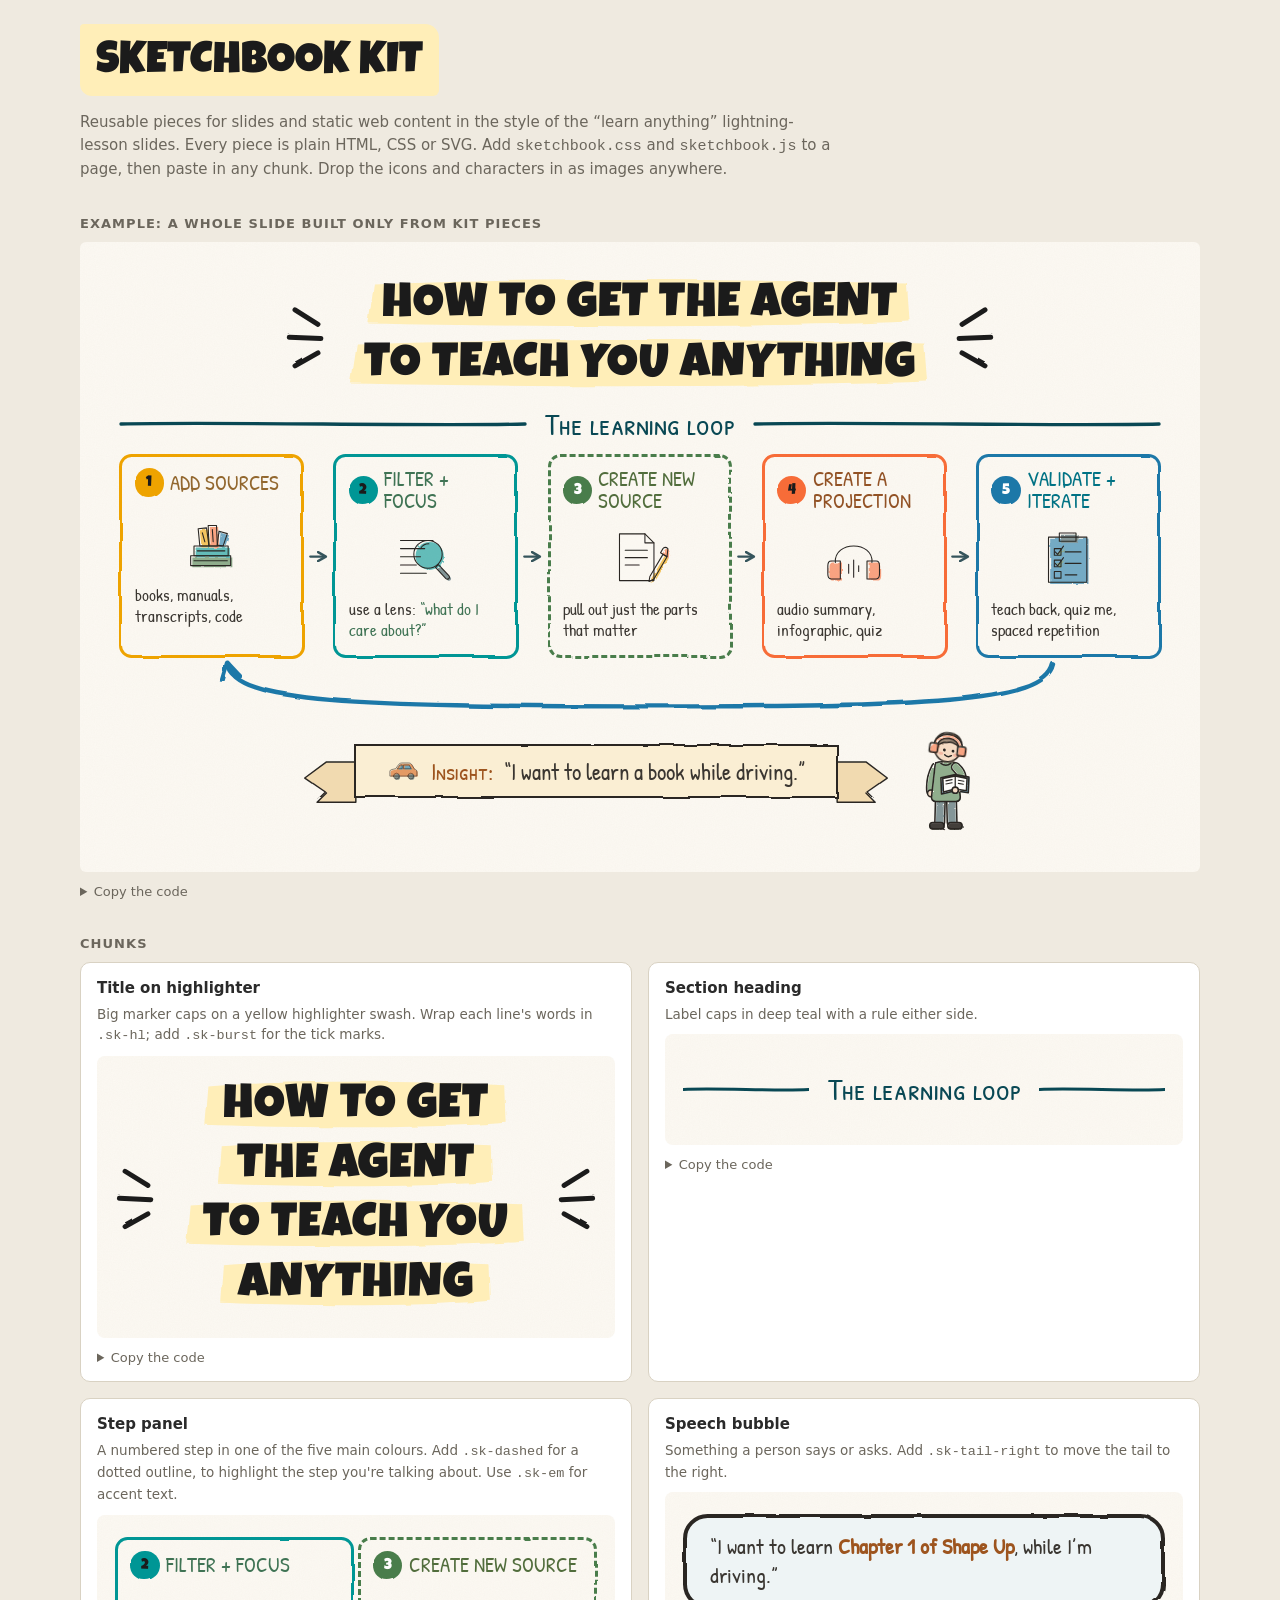
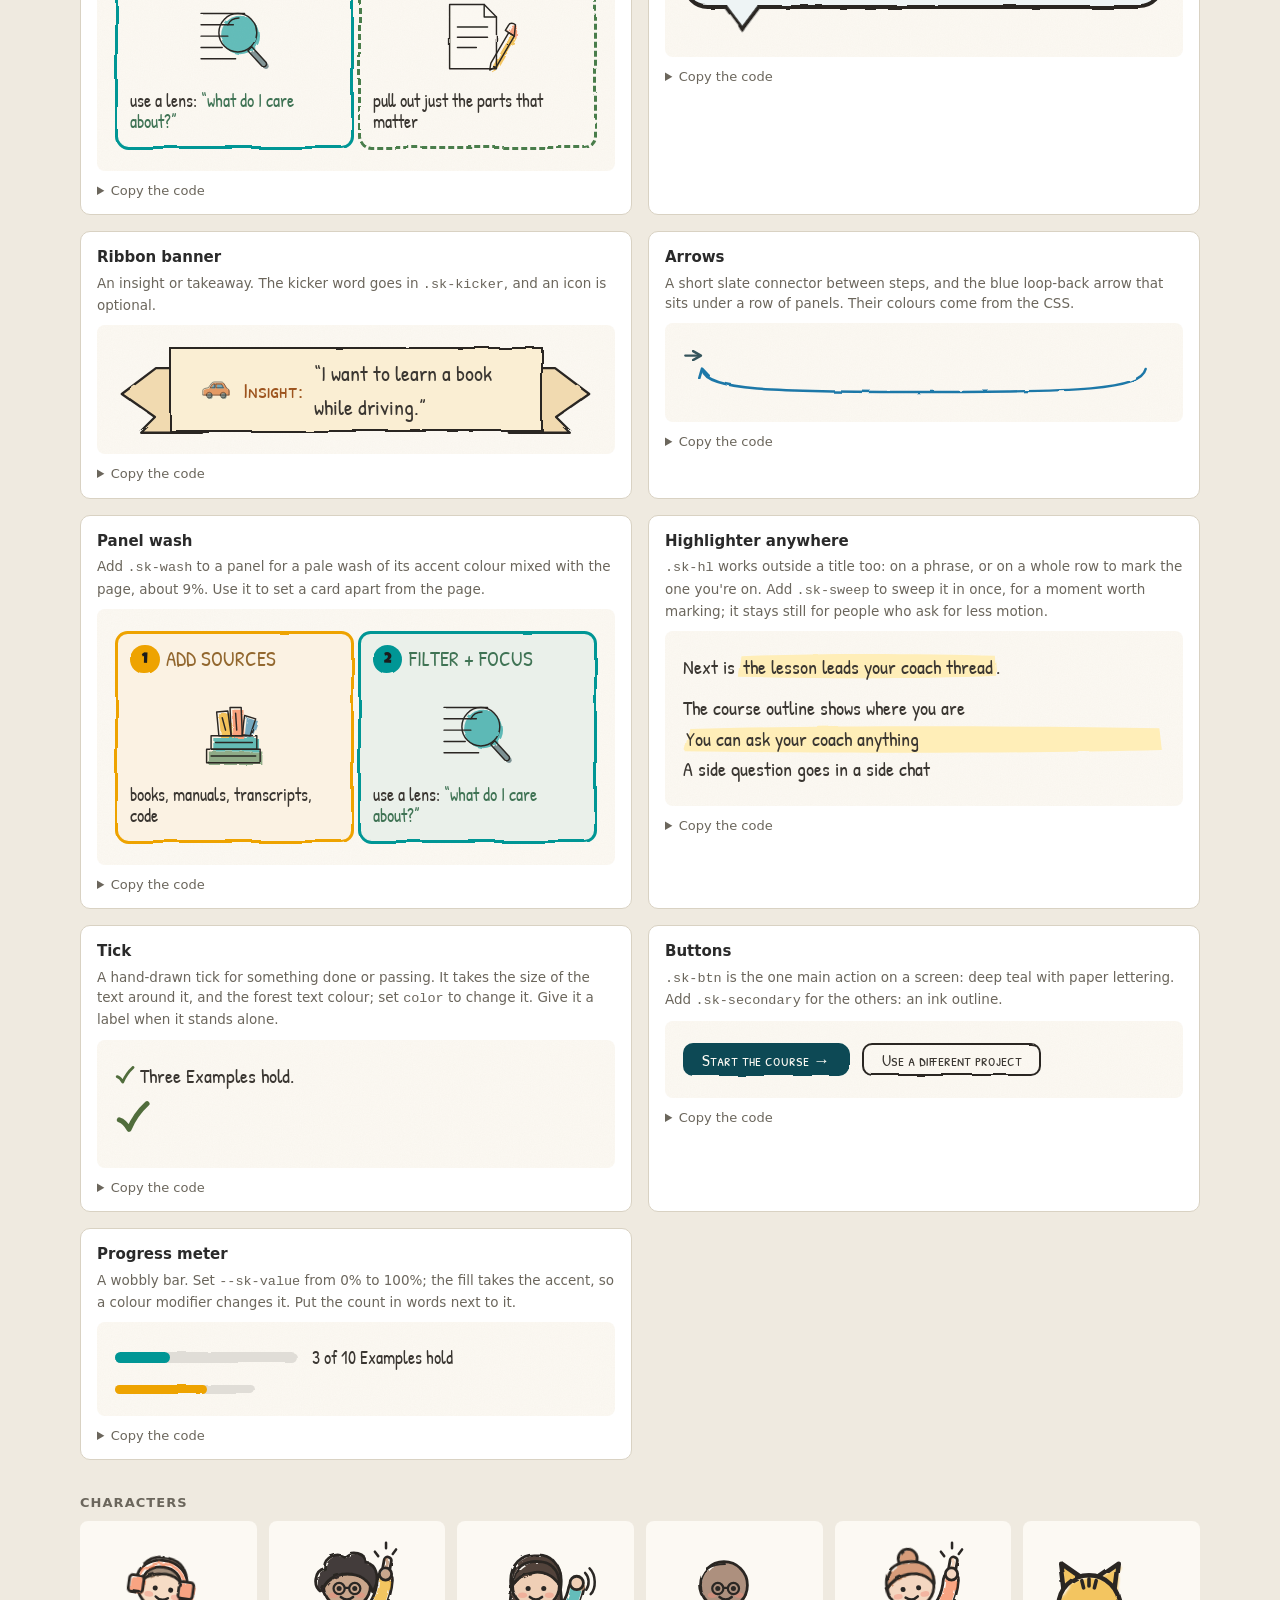
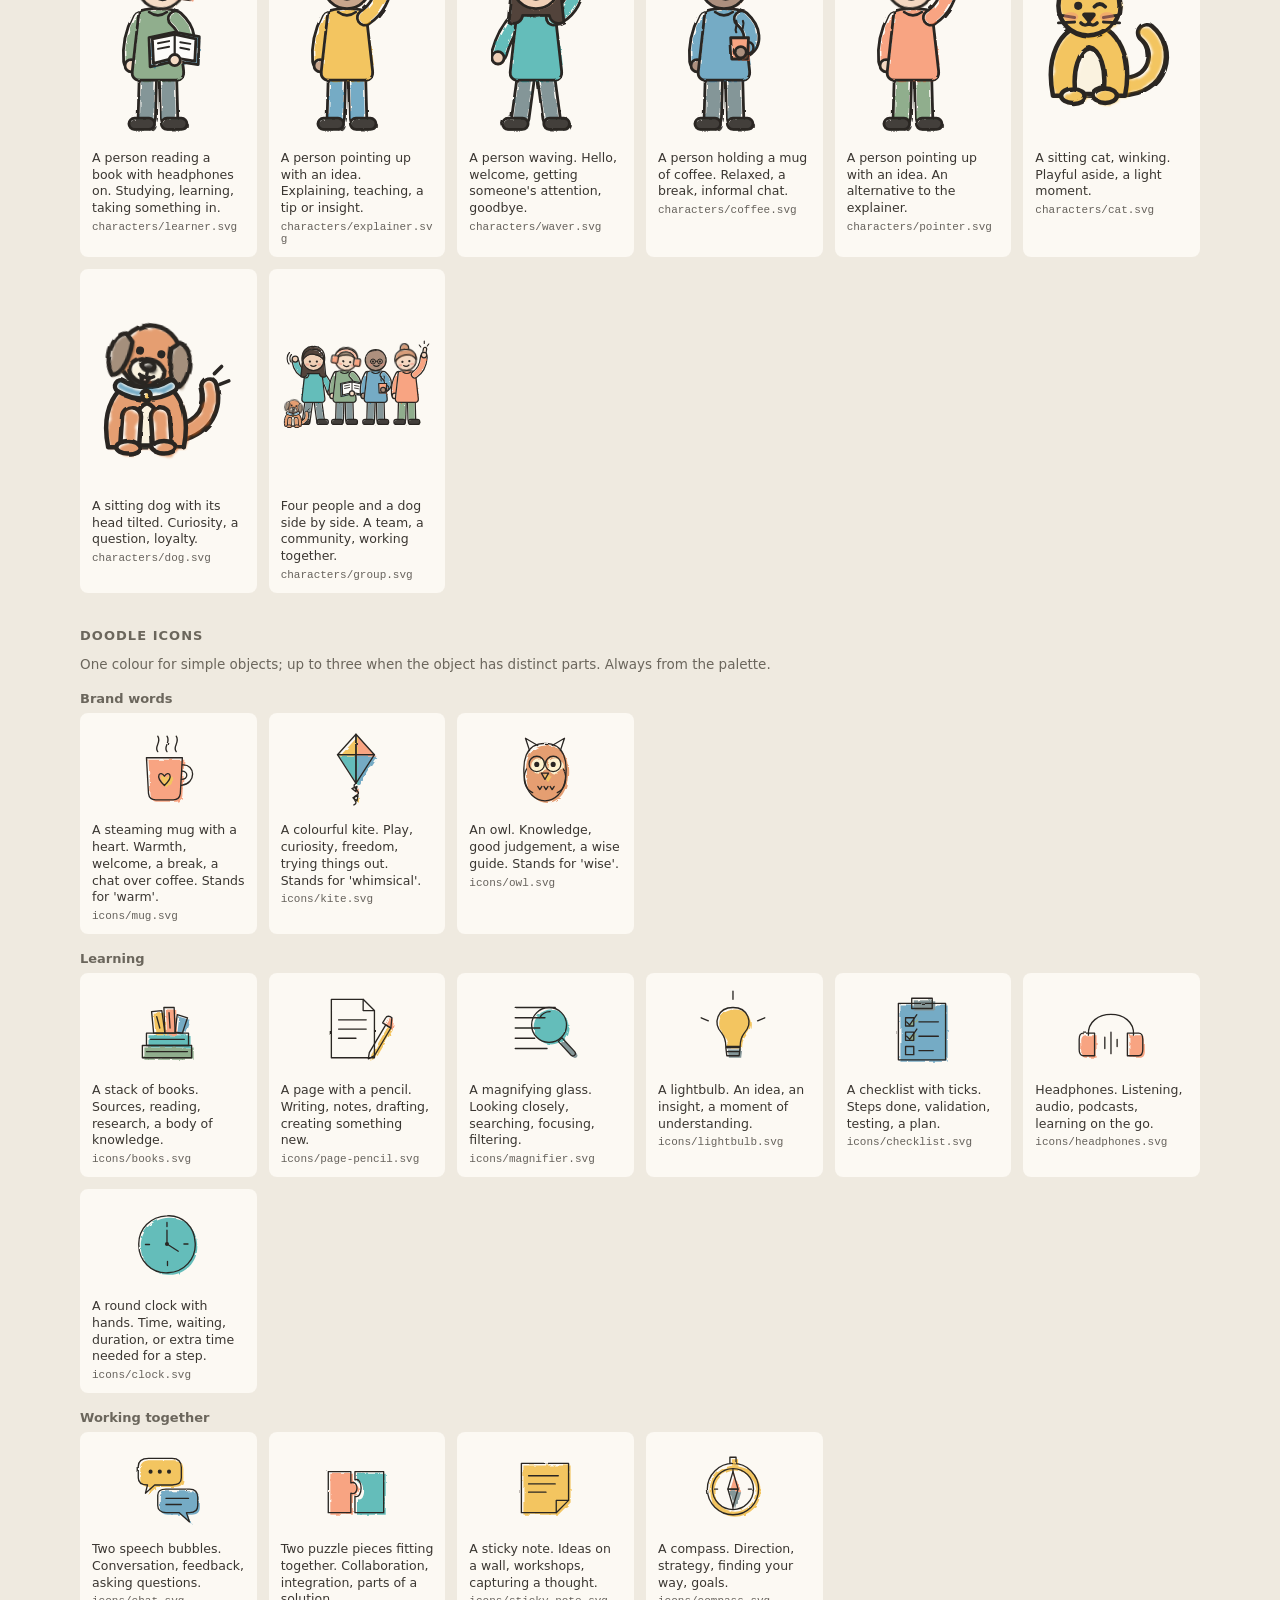
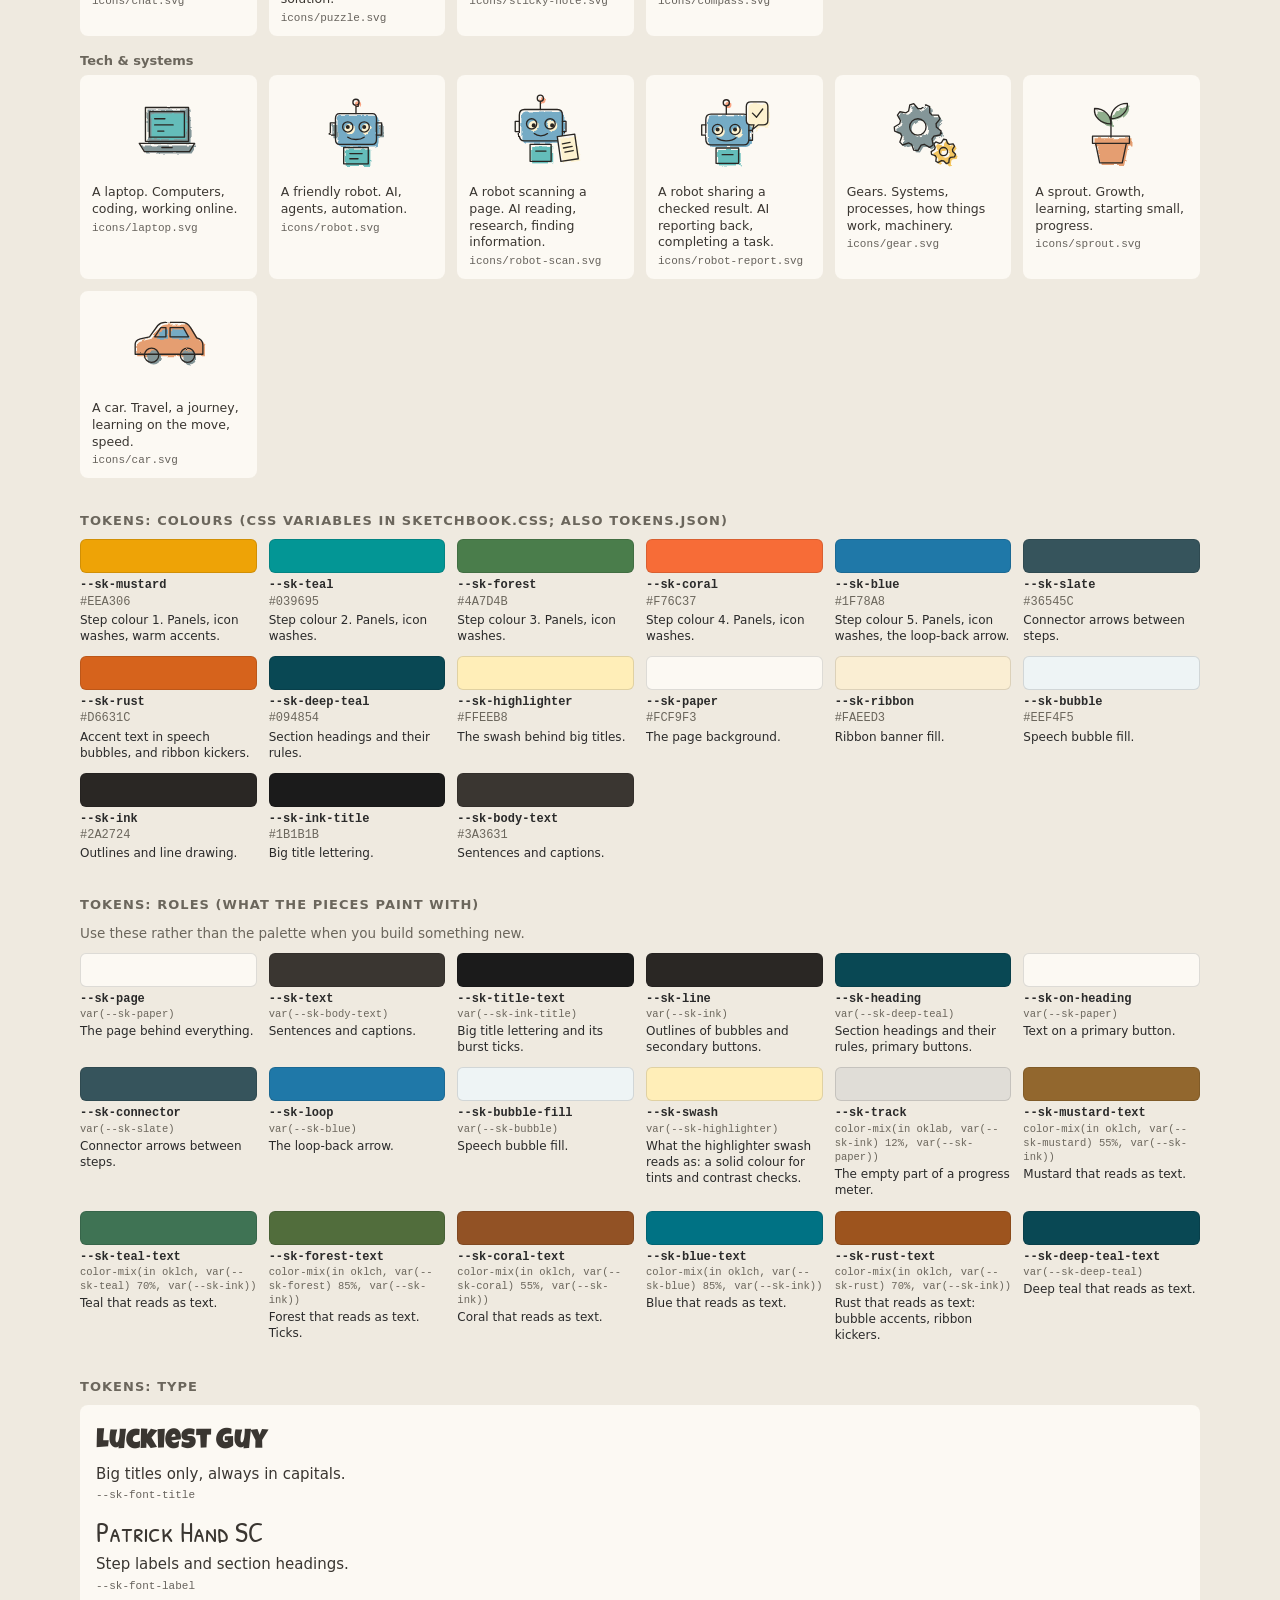
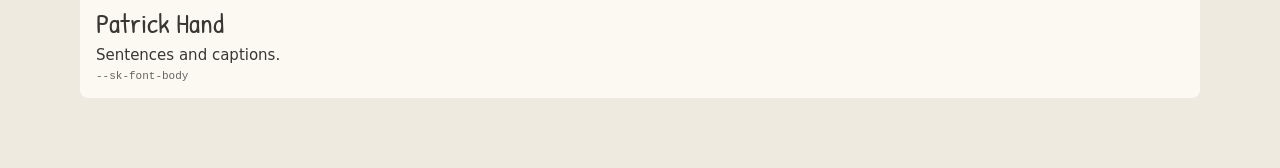
==== commit b39d115f: "Add Sketchbook clock icon" ====
--- a/kit/index.html
+++ b/kit/index.html
@@ -214,7 +214,7 @@
 <h2 class="g">Doodle icons</h2>
 <p class="desc">One colour for simple objects; up to three when the object has distinct parts. Always from the palette.</p>
 <h3 class="grp">Brand words</h3><div class="row"><figure><img src="icons/mug.svg" alt=""><figcaption>A steaming mug with a heart. Warmth, welcome, a break, a chat over coffee. Stands for &#x27;warm&#x27;.<code>icons/mug.svg</code></figcaption></figure><figure><img src="icons/kite.svg" alt=""><figcaption>A colourful kite. Play, curiosity, freedom, trying things out. Stands for &#x27;whimsical&#x27;.<code>icons/kite.svg</code></figcaption></figure><figure><img src="icons/owl.svg" alt=""><figcaption>An owl. Knowledge, good judgement, a wise guide. Stands for &#x27;wise&#x27;.<code>icons/owl.svg</code></figcaption></figure></div>
-<h3 class="grp">Learning</h3><div class="row"><figure><img src="icons/books.svg" alt=""><figcaption>A stack of books. Sources, reading, research, a body of knowledge.<code>icons/books.svg</code></figcaption></figure><figure><img src="icons/page-pencil.svg" alt=""><figcaption>A page with a pencil. Writing, notes, drafting, creating something new.<code>icons/page-pencil.svg</code></figcaption></figure><figure><img src="icons/magnifier.svg" alt=""><figcaption>A magnifying glass. Looking closely, searching, focusing, filtering.<code>icons/magnifier.svg</code></figcaption></figure><figure><img src="icons/lightbulb.svg" alt=""><figcaption>A lightbulb. An idea, an insight, a moment of understanding.<code>icons/lightbulb.svg</code></figcaption></figure><figure><img src="icons/checklist.svg" alt=""><figcaption>A checklist with ticks. Steps done, validation, testing, a plan.<code>icons/checklist.svg</code></figcaption></figure><figure><img src="icons/headphones.svg" alt=""><figcaption>Headphones. Listening, audio, podcasts, learning on the go.<code>icons/headphones.svg</code></figcaption></figure></div>
+<h3 class="grp">Learning</h3><div class="row"><figure><img src="icons/books.svg" alt=""><figcaption>A stack of books. Sources, reading, research, a body of knowledge.<code>icons/books.svg</code></figcaption></figure><figure><img src="icons/page-pencil.svg" alt=""><figcaption>A page with a pencil. Writing, notes, drafting, creating something new.<code>icons/page-pencil.svg</code></figcaption></figure><figure><img src="icons/magnifier.svg" alt=""><figcaption>A magnifying glass. Looking closely, searching, focusing, filtering.<code>icons/magnifier.svg</code></figcaption></figure><figure><img src="icons/lightbulb.svg" alt=""><figcaption>A lightbulb. An idea, an insight, a moment of understanding.<code>icons/lightbulb.svg</code></figcaption></figure><figure><img src="icons/checklist.svg" alt=""><figcaption>A checklist with ticks. Steps done, validation, testing, a plan.<code>icons/checklist.svg</code></figcaption></figure><figure><img src="icons/headphones.svg" alt=""><figcaption>Headphones. Listening, audio, podcasts, learning on the go.<code>icons/headphones.svg</code></figcaption></figure><figure><img src="icons/clock.svg" alt=""><figcaption>A round clock with hands. Time, waiting, duration, or extra time needed for a step.<code>icons/clock.svg</code></figcaption></figure></div>
 <h3 class="grp">Working together</h3><div class="row"><figure><img src="icons/chat.svg" alt=""><figcaption>Two speech bubbles. Conversation, feedback, asking questions.<code>icons/chat.svg</code></figcaption></figure><figure><img src="icons/puzzle.svg" alt=""><figcaption>Two puzzle pieces fitting together. Collaboration, integration, parts of a solution.<code>icons/puzzle.svg</code></figcaption></figure><figure><img src="icons/sticky-note.svg" alt=""><figcaption>A sticky note. Ideas on a wall, workshops, capturing a thought.<code>icons/sticky-note.svg</code></figcaption></figure><figure><img src="icons/compass.svg" alt=""><figcaption>A compass. Direction, strategy, finding your way, goals.<code>icons/compass.svg</code></figcaption></figure></div>
 <h3 class="grp">Tech & systems</h3><div class="row"><figure><img src="icons/laptop.svg" alt=""><figcaption>A laptop. Computers, coding, working online.<code>icons/laptop.svg</code></figcaption></figure><figure><img src="icons/robot.svg" alt=""><figcaption>A friendly robot. AI, agents, automation.<code>icons/robot.svg</code></figcaption></figure><figure><img src="icons/robot-scan.svg" alt=""><figcaption>A robot scanning a page. AI reading, research, finding information.<code>icons/robot-scan.svg</code></figcaption></figure><figure><img src="icons/robot-report.svg" alt=""><figcaption>A robot sharing a checked result. AI reporting back, completing a task.<code>icons/robot-report.svg</code></figcaption></figure><figure><img src="icons/gear.svg" alt=""><figcaption>Gears. Systems, processes, how things work, machinery.<code>icons/gear.svg</code></figcaption></figure><figure><img src="icons/sprout.svg" alt=""><figcaption>A sprout. Growth, learning, starting small, progress.<code>icons/sprout.svg</code></figcaption></figure><figure><img src="icons/car.svg" alt=""><figcaption>A car. Travel, a journey, learning on the move, speed.<code>icons/car.svg</code></figcaption></figure></div>
 
